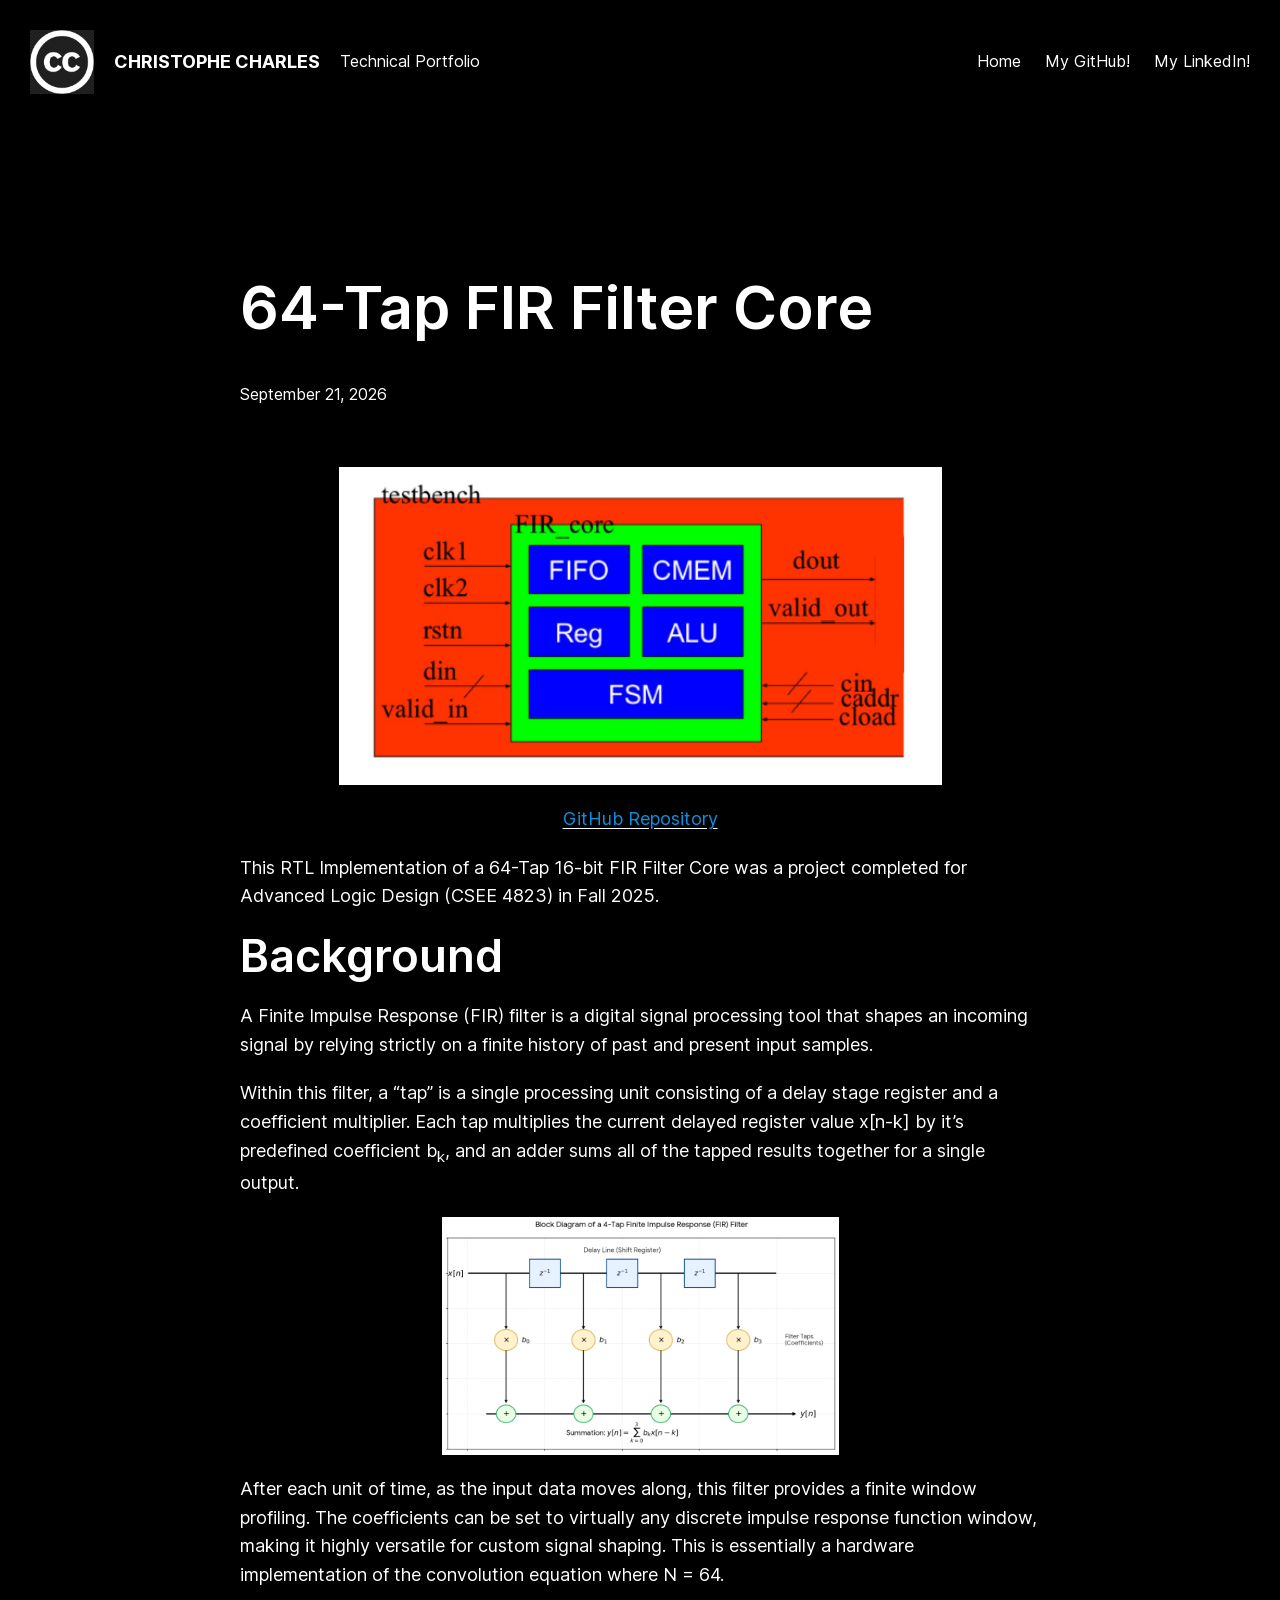
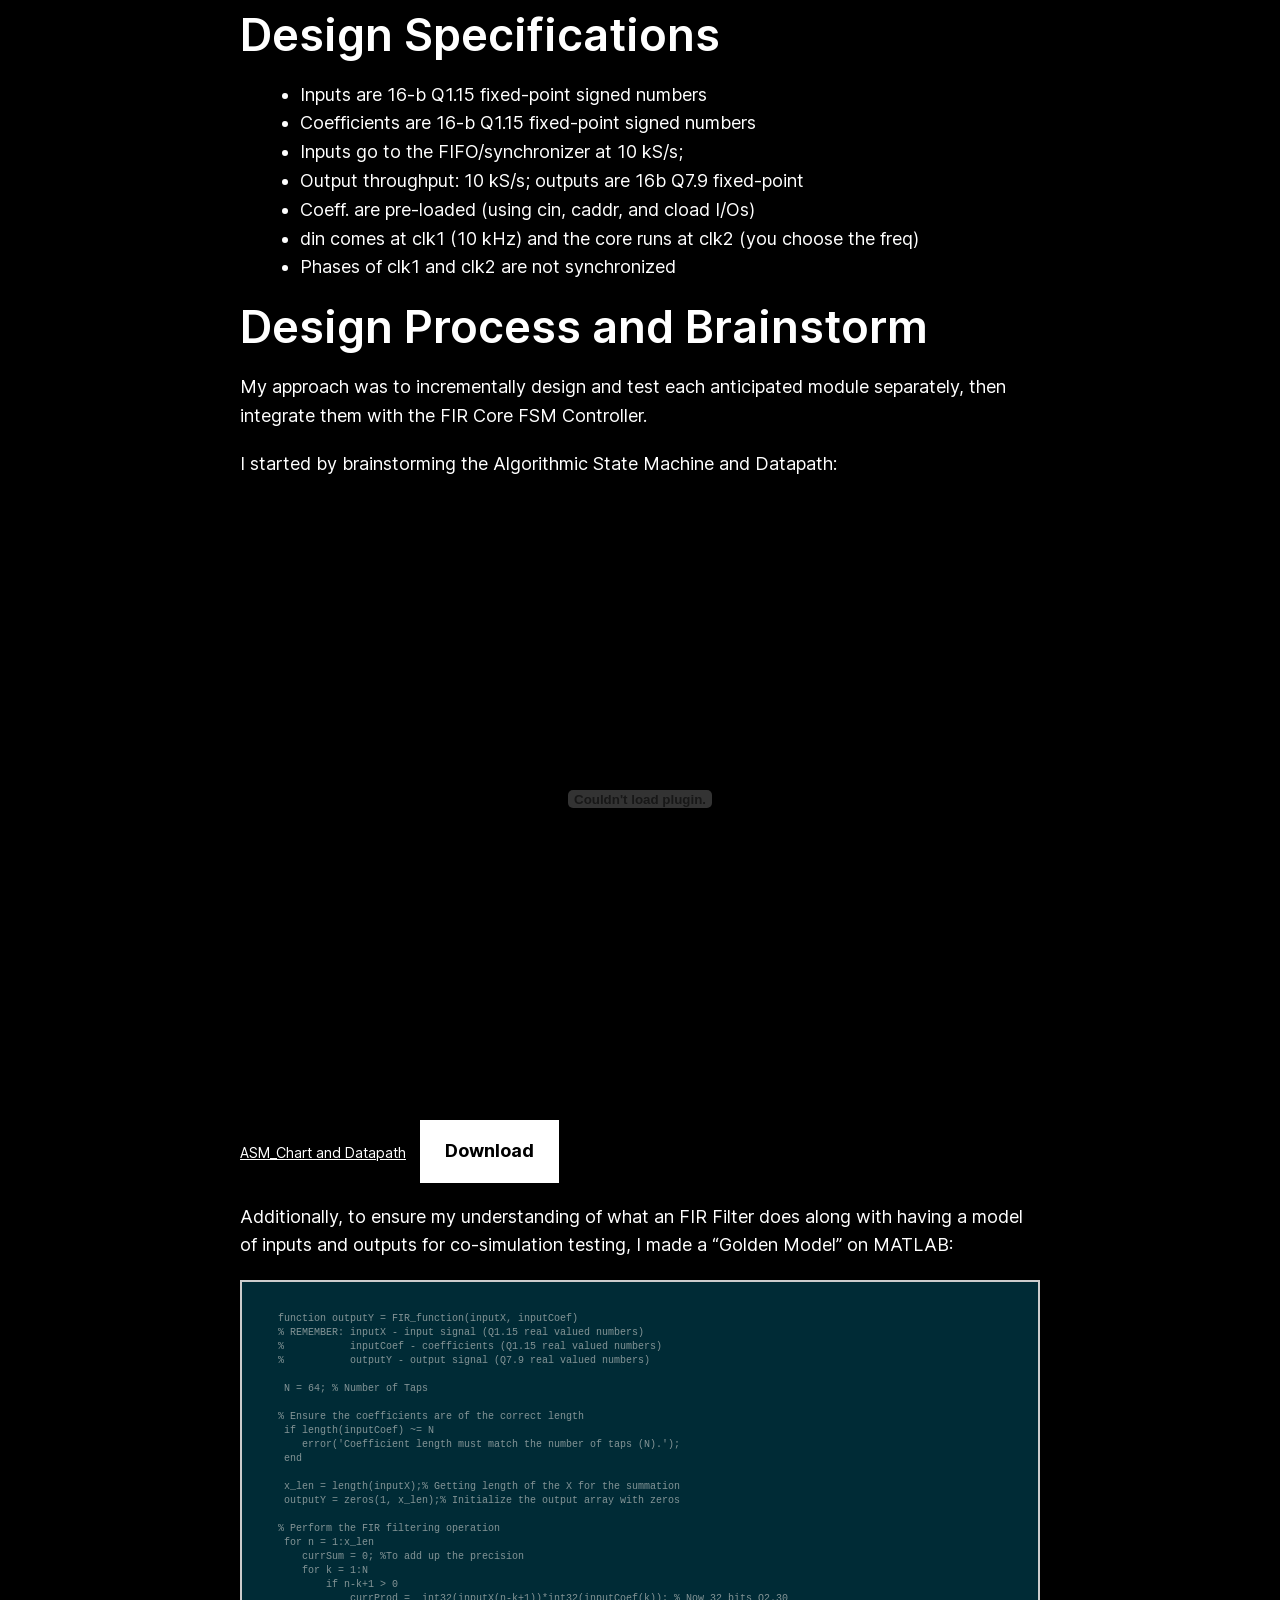
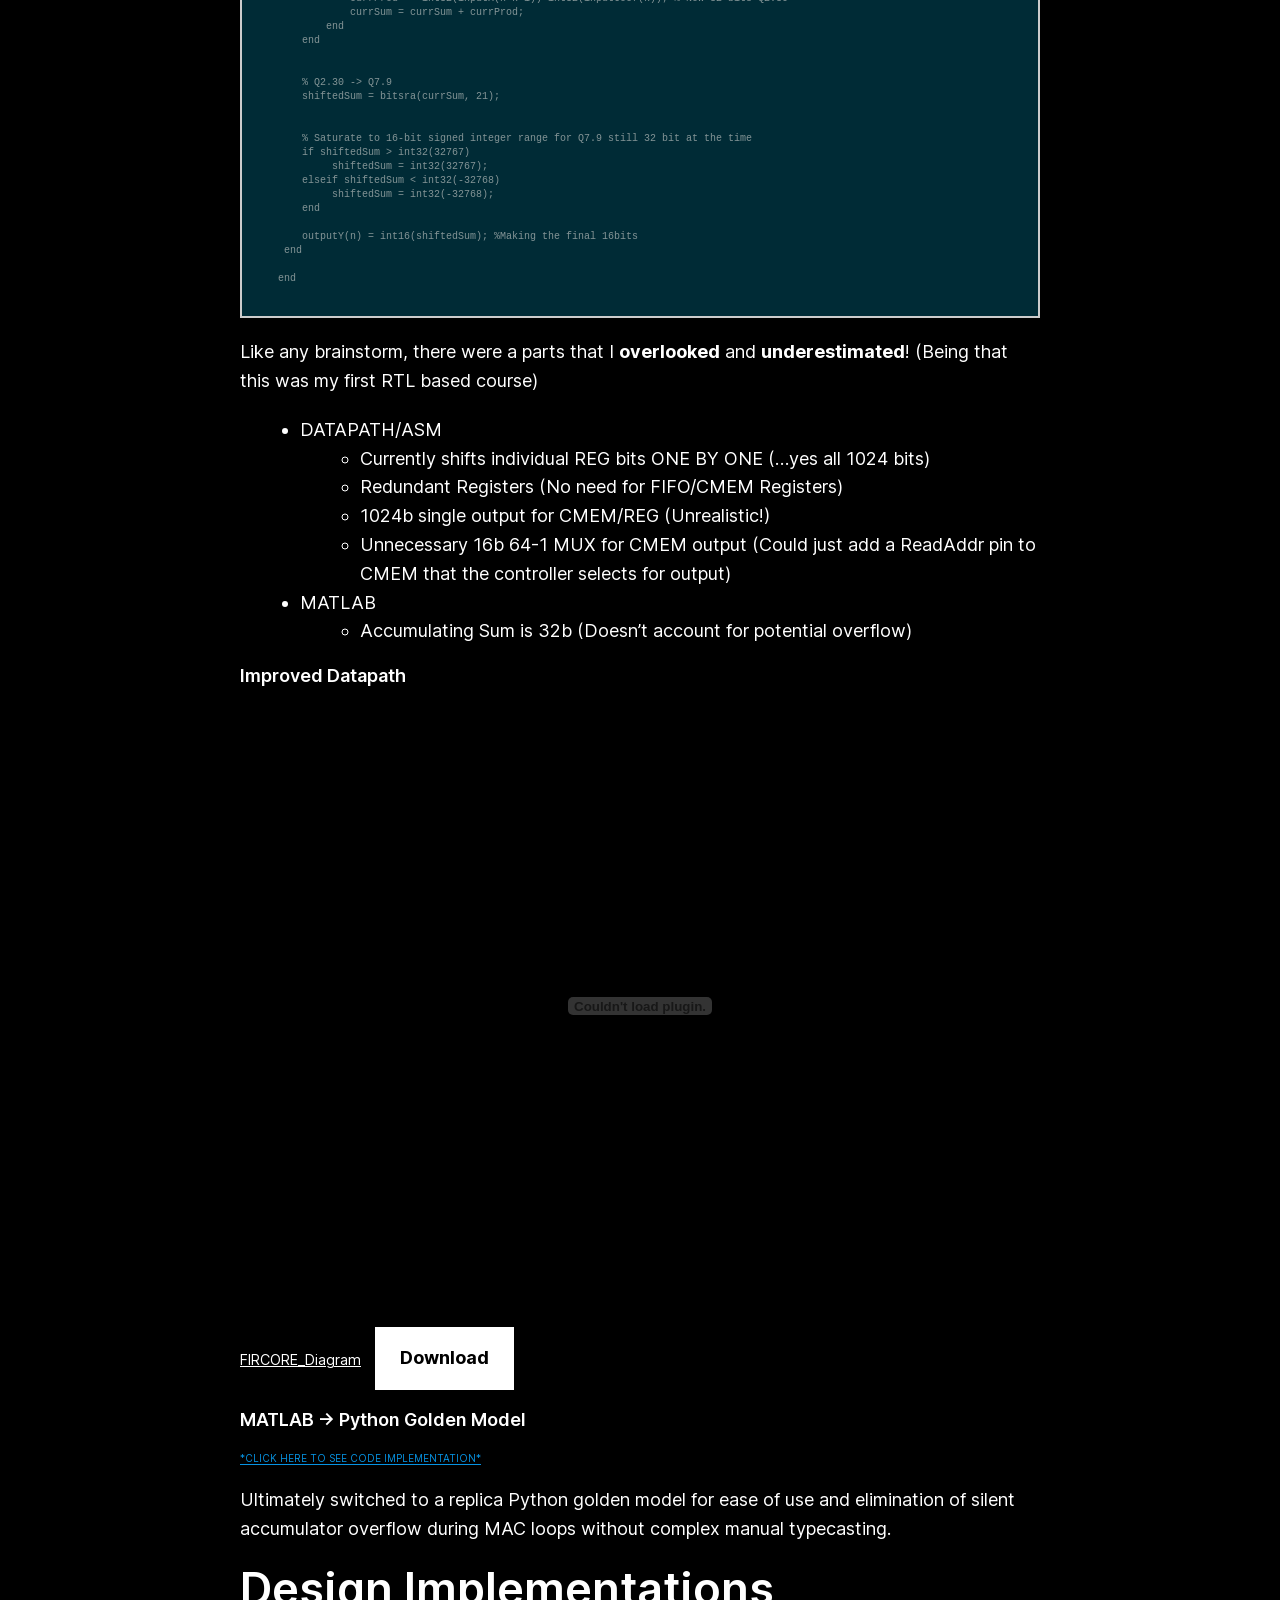
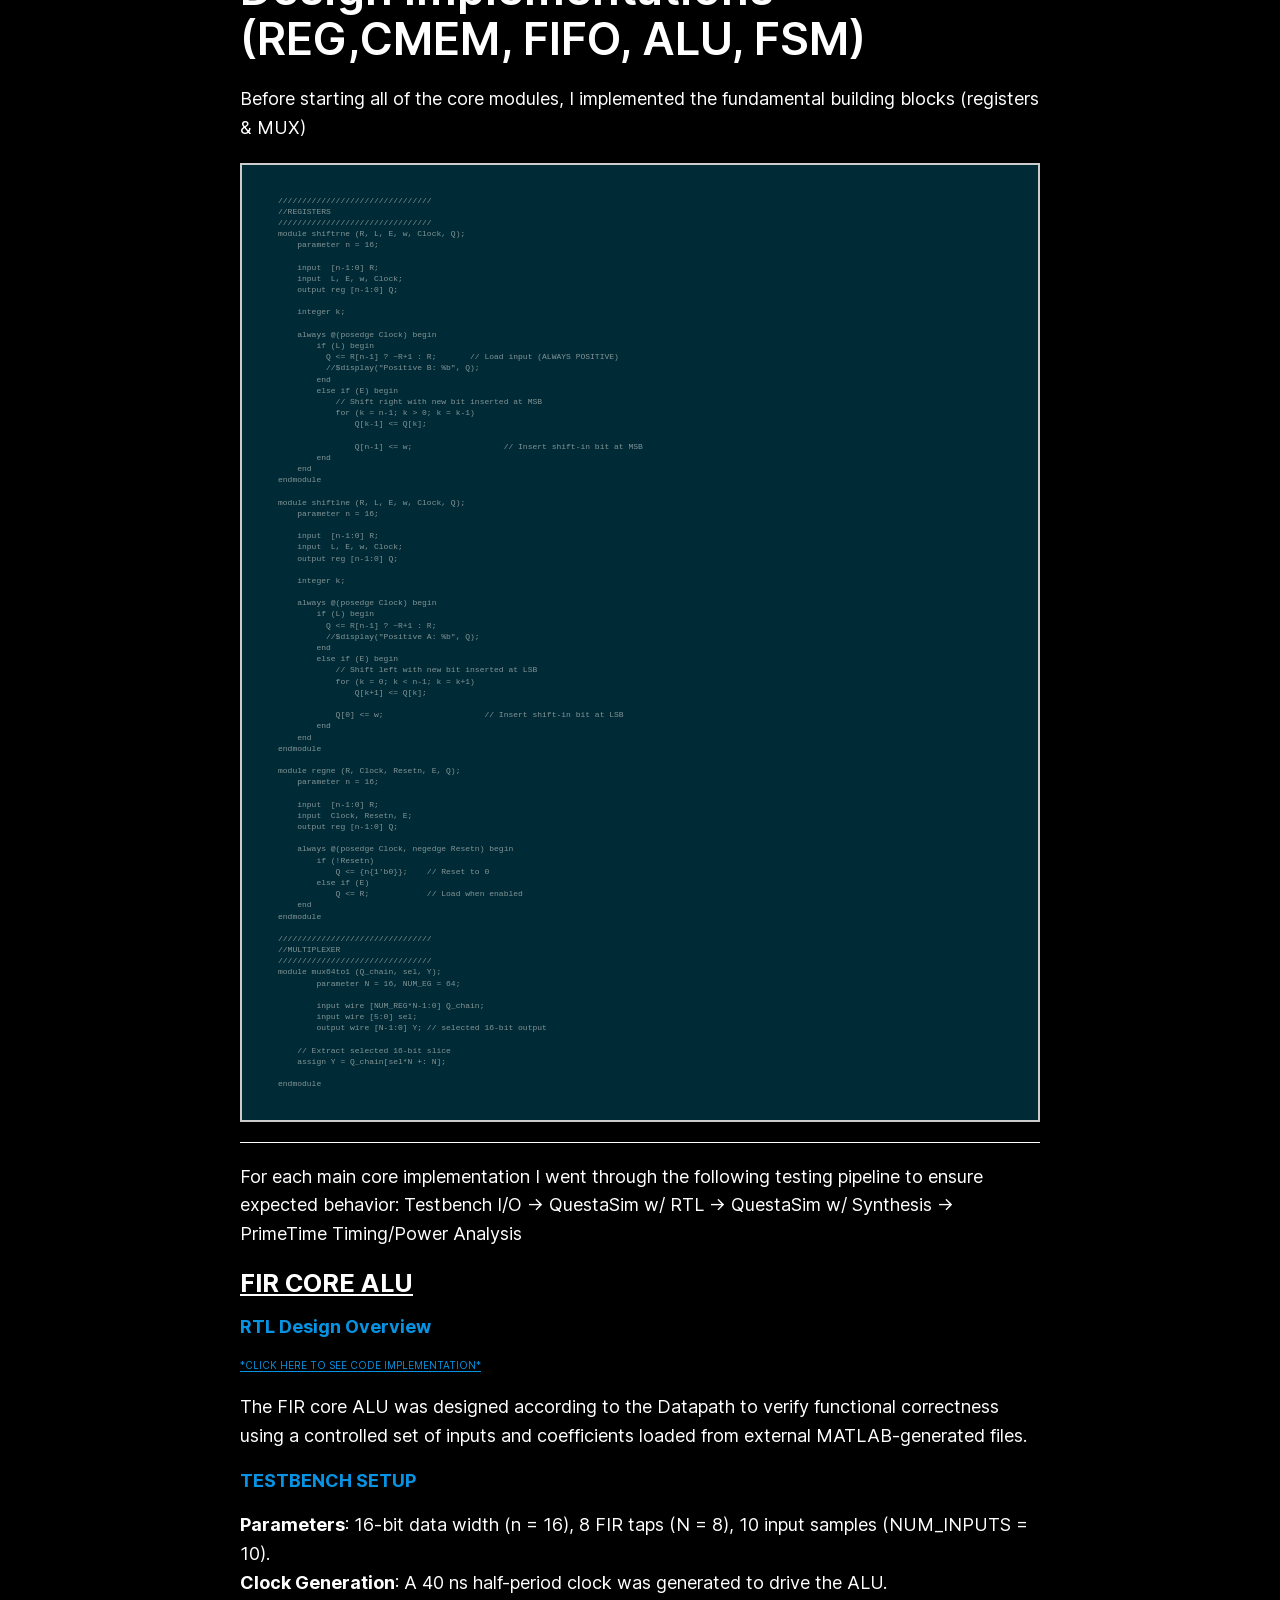
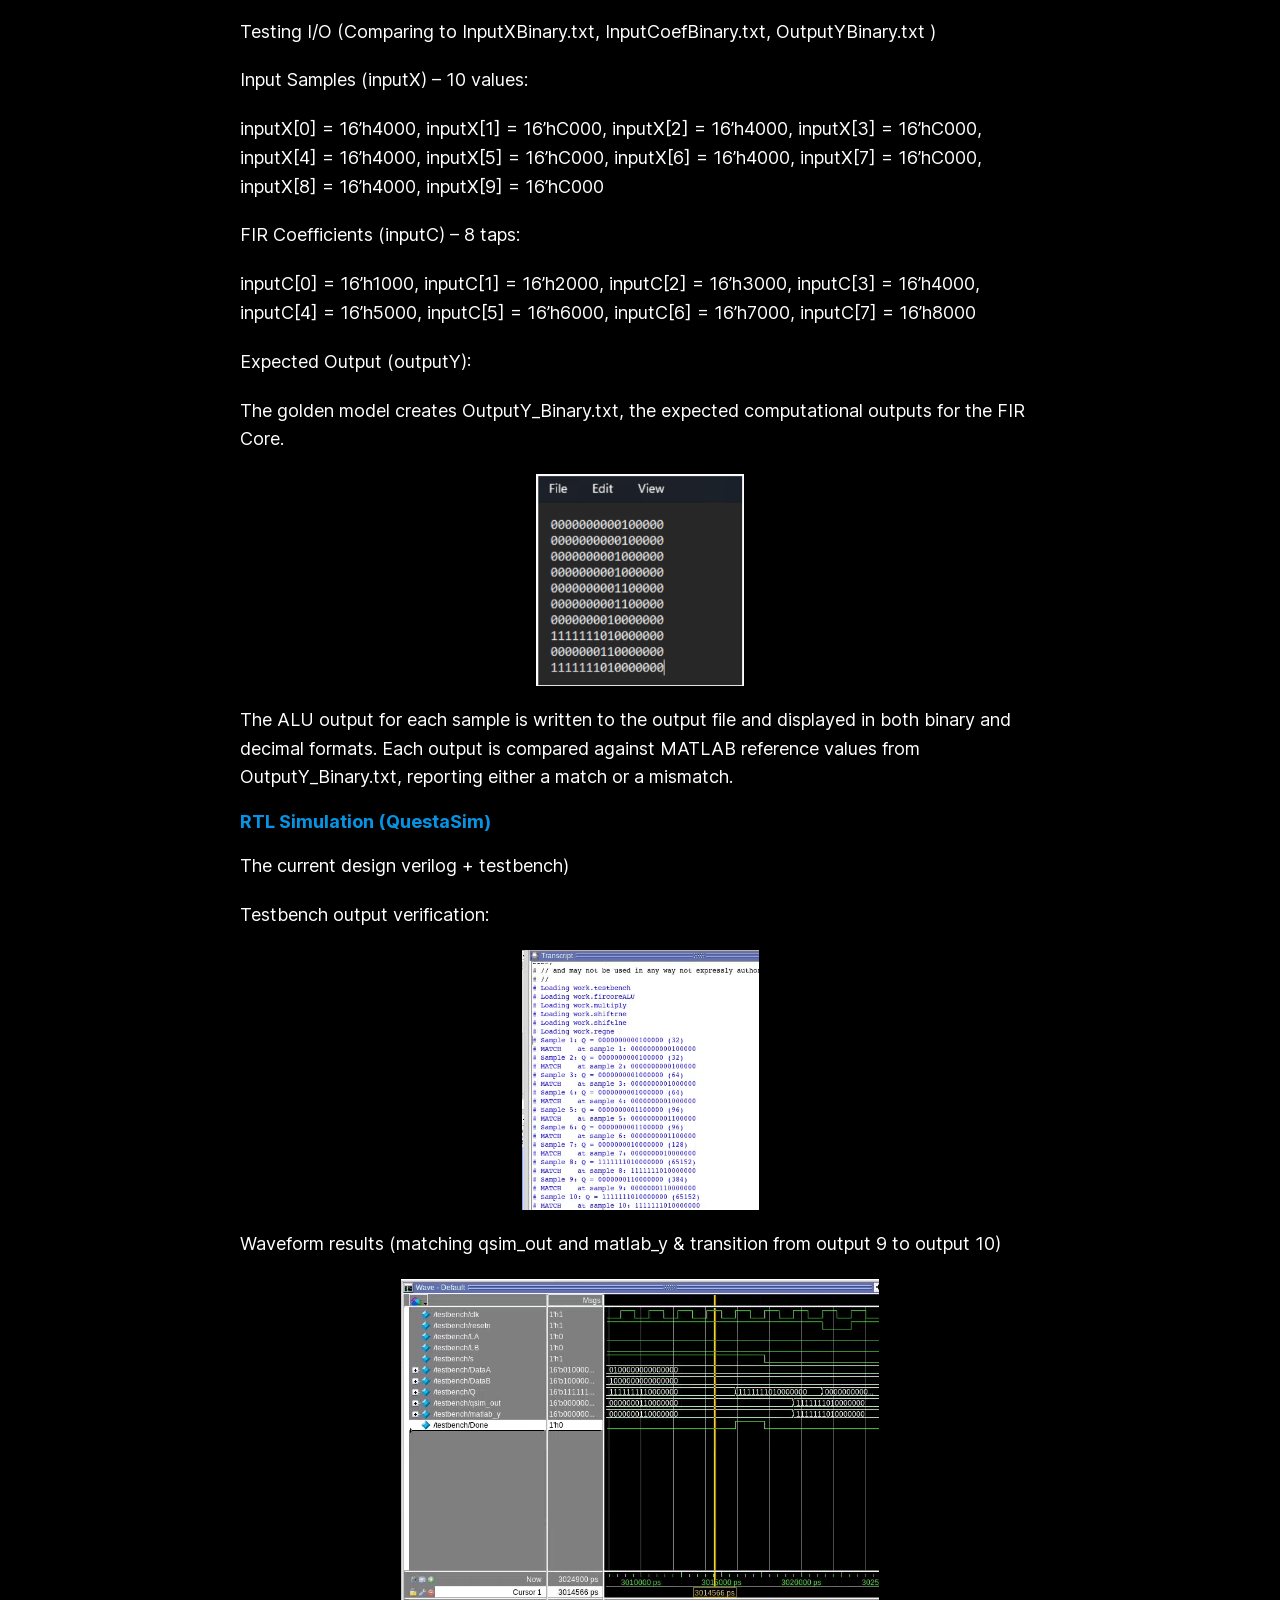
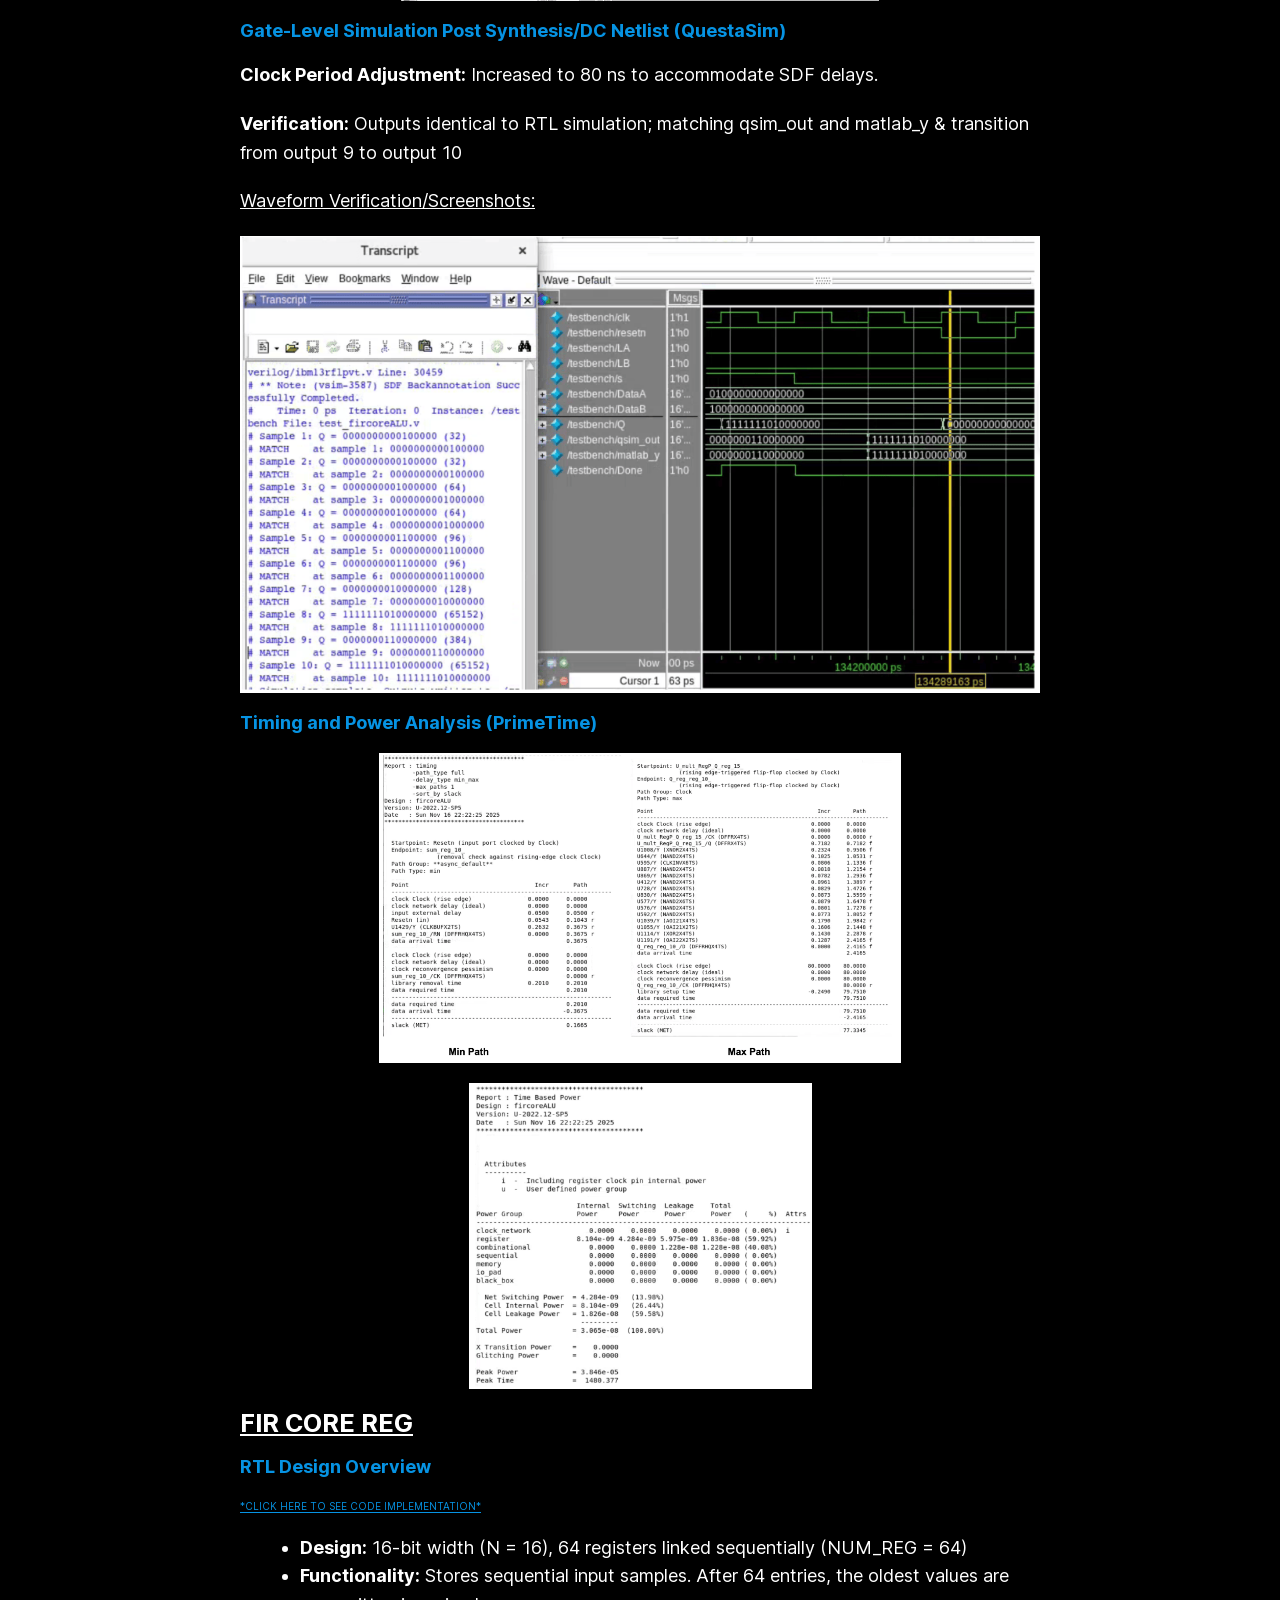
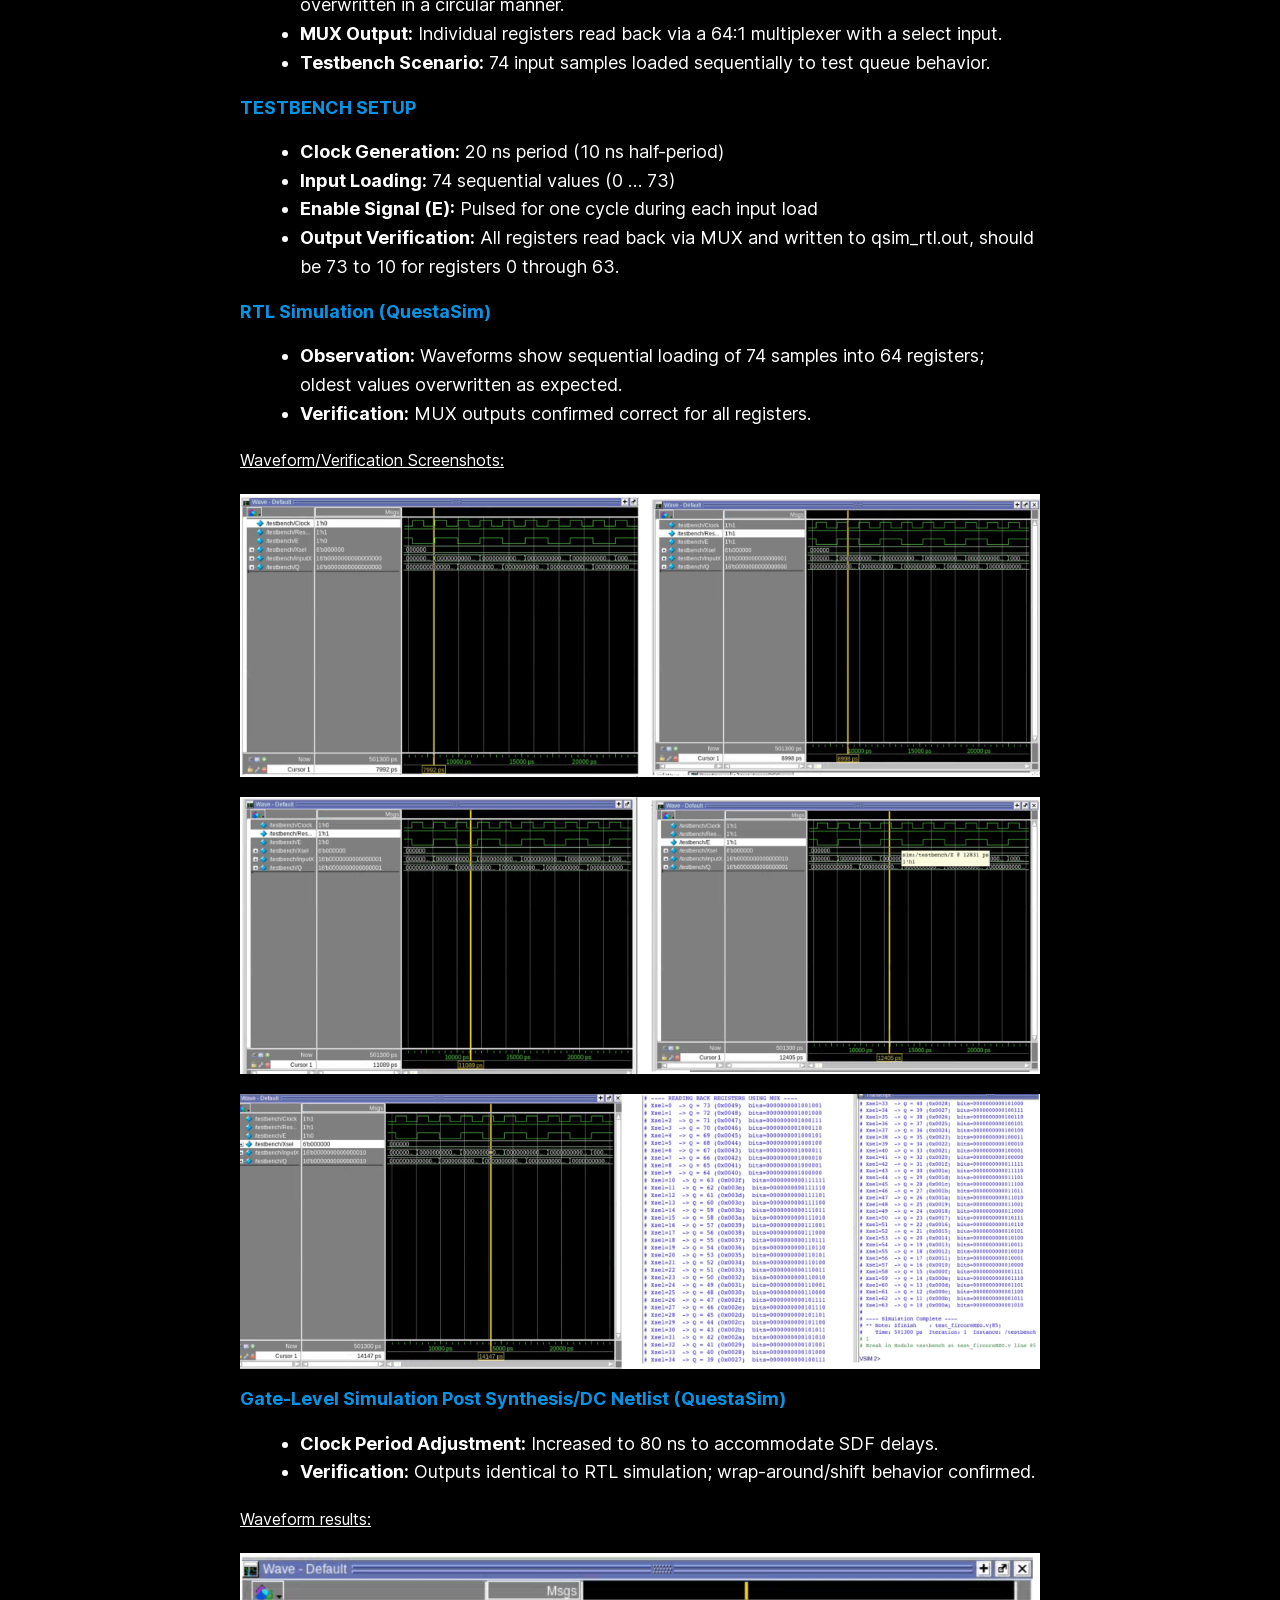
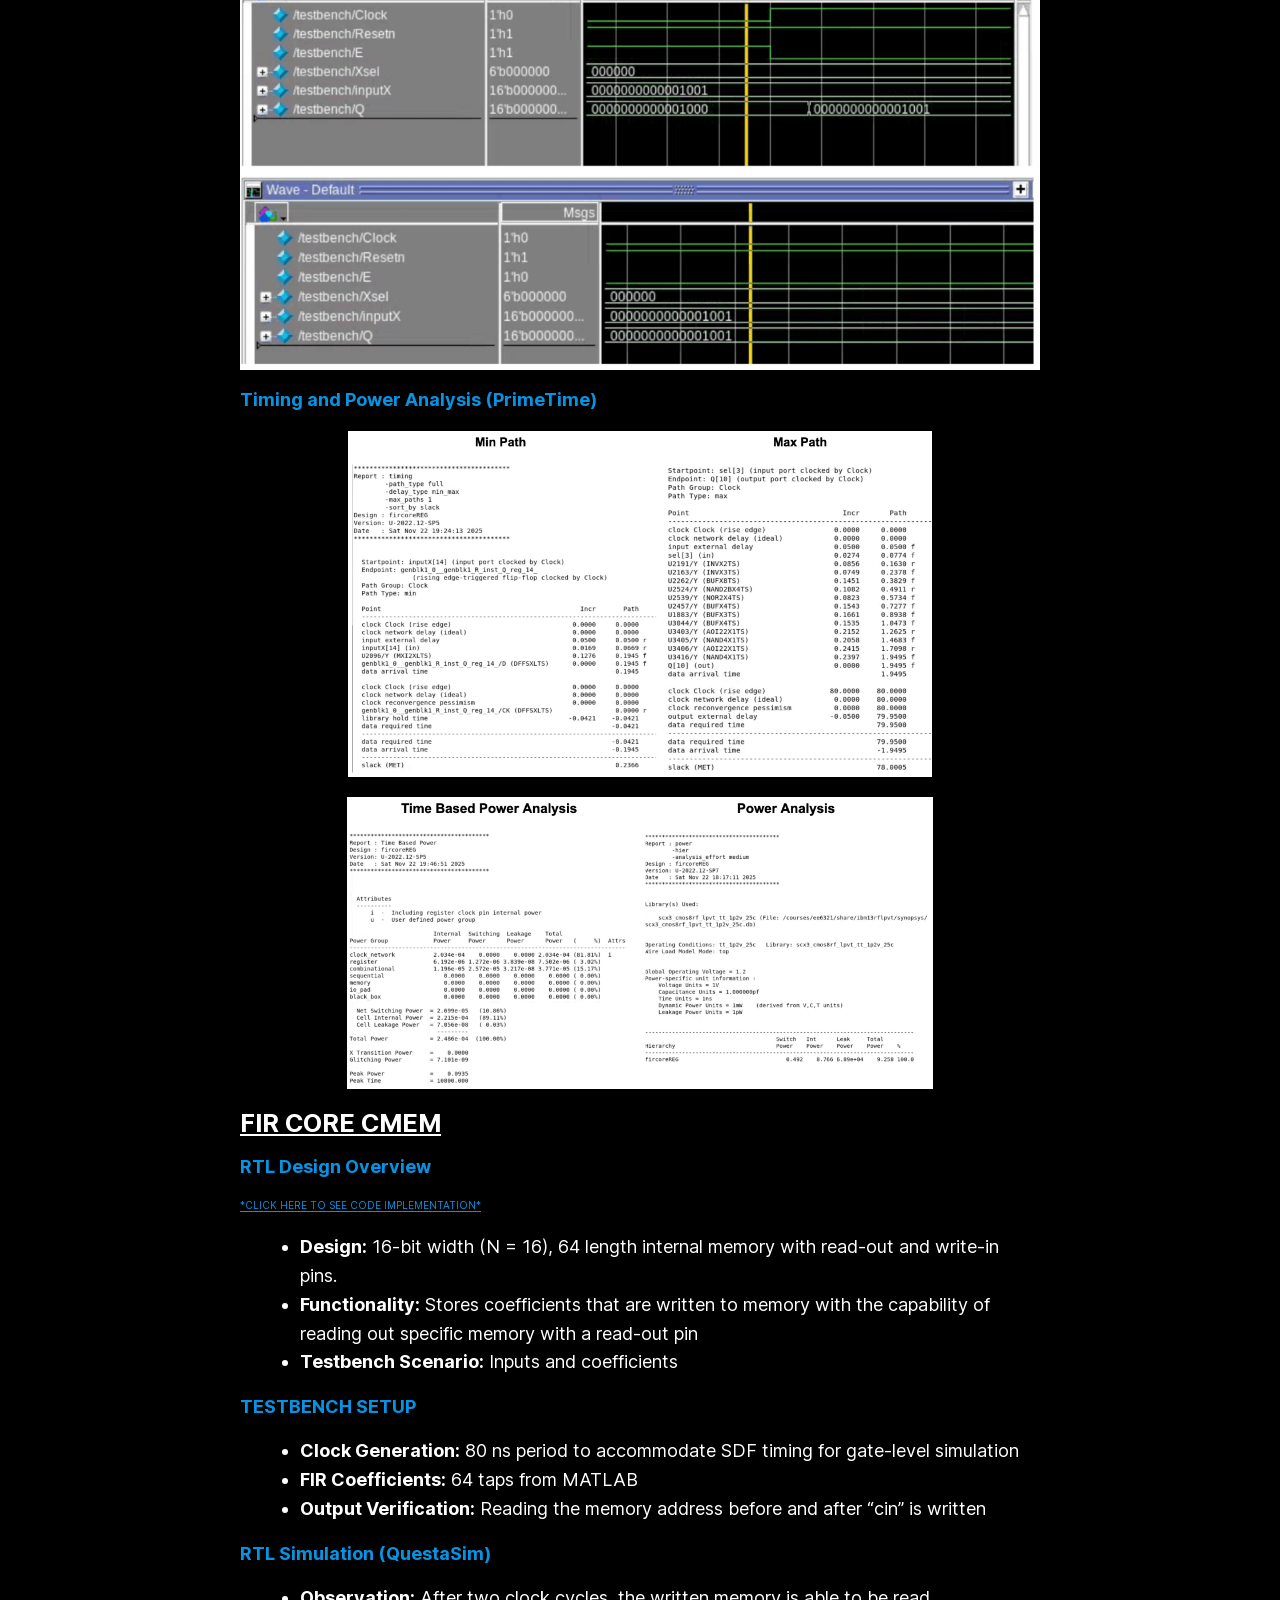
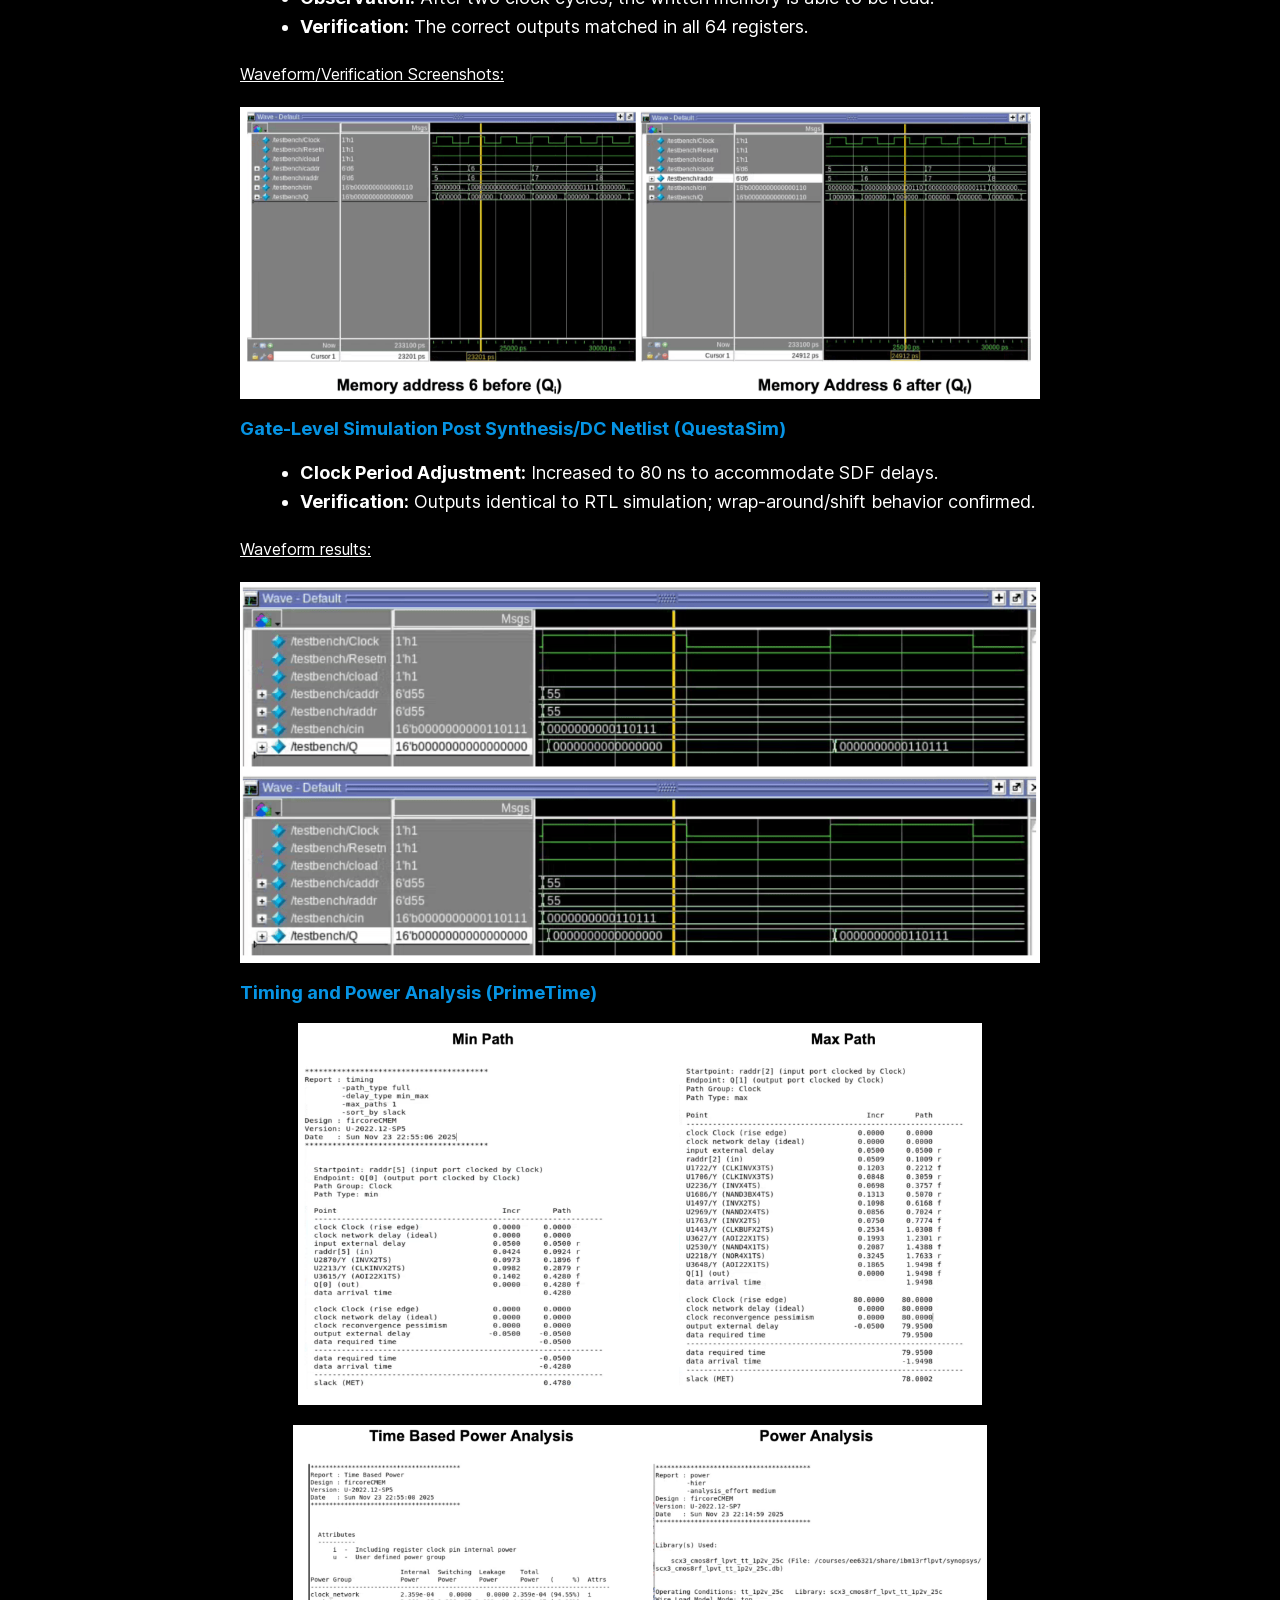
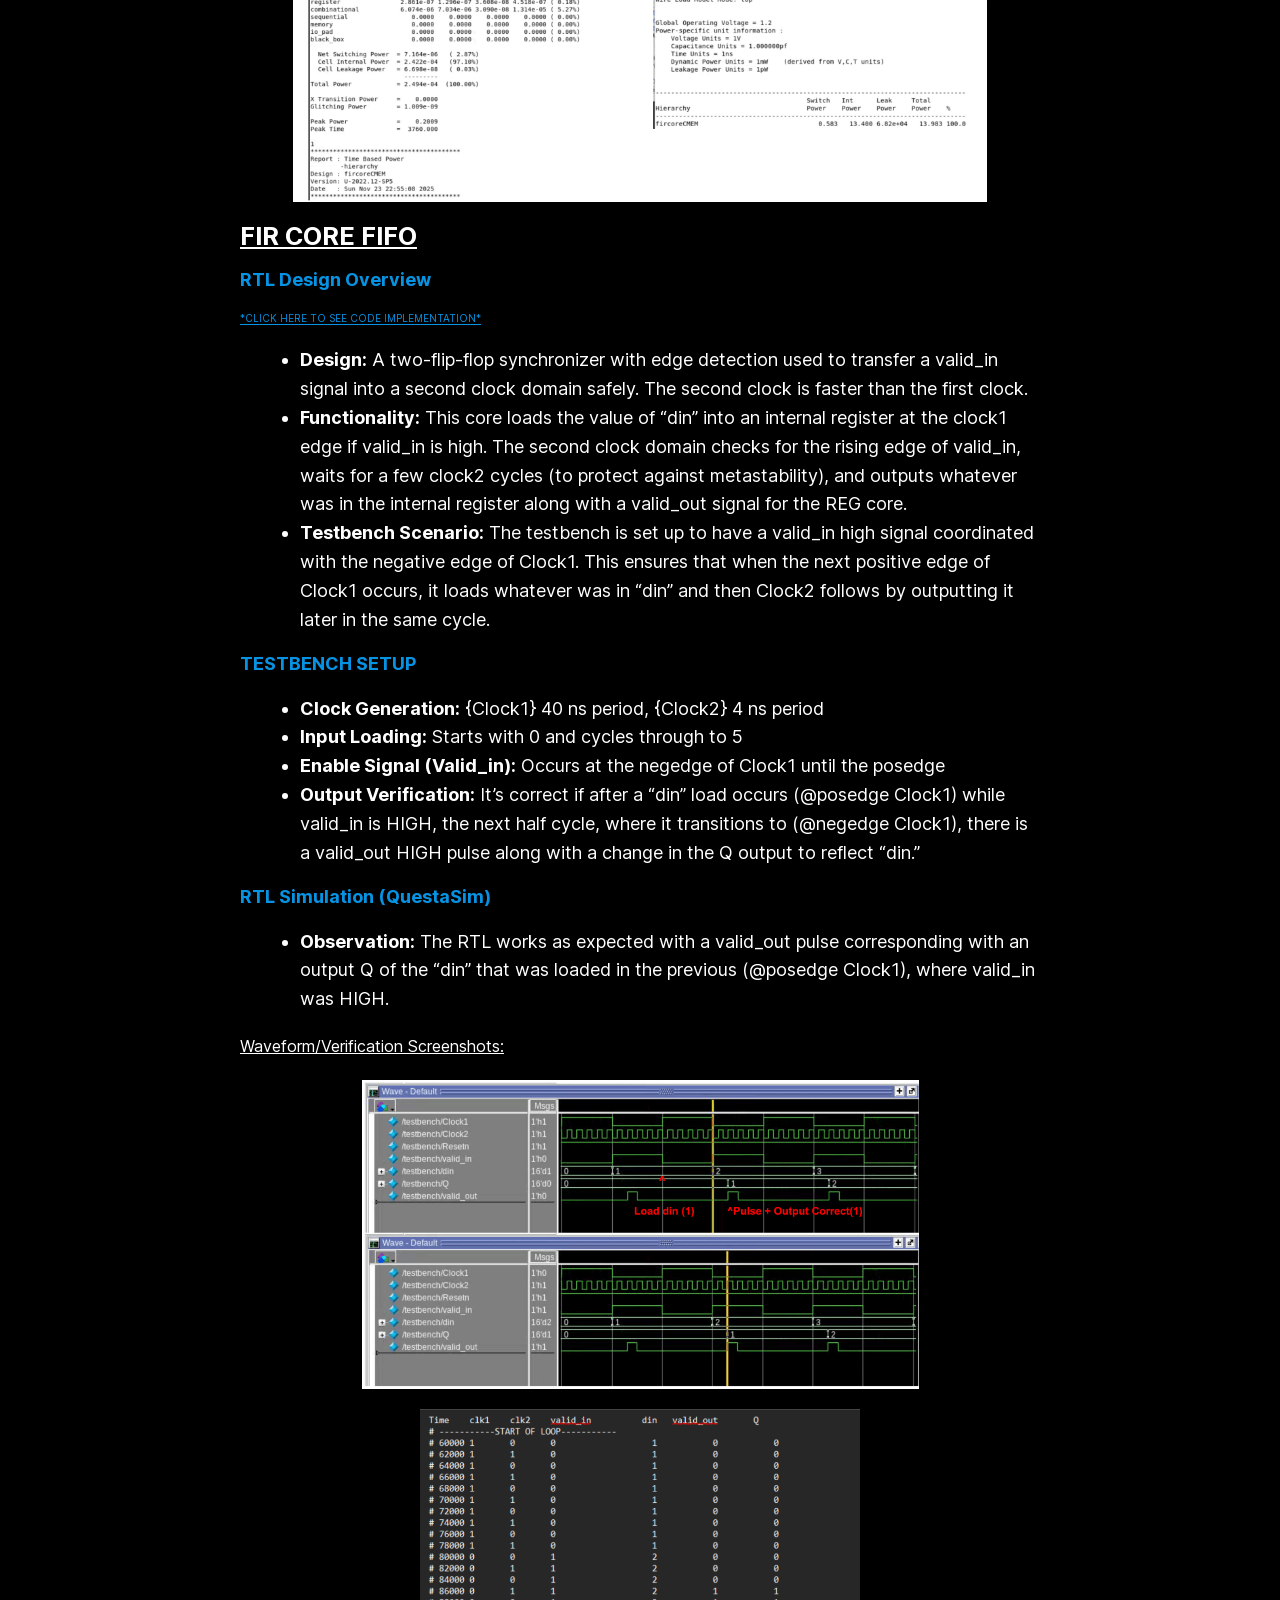
==== 64-tap-fir-filter-core/index.html @ 38fd992f "Add static portfolio website" ====
<!doctype html>
<html lang="en"><head><meta charset="utf-8"><meta name="viewport" content="width=device-width,initial-scale=1"><title>64-Tap FIR Filter Core – Christophe Charles</title><meta name="description" content="Technical portfolio of Christophe Charles: electrical and computer engineering projects."><style>
img:is([sizes=auto i],[sizes^="auto," i]){contain-intrinsic-size:3000px 1500px}
/*# sourceURL=wp-img-auto-sizes-contain-inline-css */
</style><style>
/* cyrillic-ext */
@font-face {
	font-family: 'Inter';
	font-style: normal;
	font-weight: 100 900;
	font-display: swap;
	src: url("../assets/inter-cyrillic-ext-100-900-f05a146833.woff2") format('woff2');
	unicode-range: U+0460-052F, U+1C80-1C88, U+20B4, U+2DE0-2DFF, U+A640-A69F, U+FE2E-FE2F;
}

/* cyrillic */
@font-face {
	font-family: 'Inter';
	font-style: normal;
	font-weight: 100 900;
	font-display: swap;
	src: url("../assets/inter-cyrillic-100-900-5c97df0829.woff2") format('woff2');
	unicode-range: U+0301, U+0400-045F, U+0490-0491, U+04B0-04B1, U+2116;
}

/* greek-ext */
@font-face {
	font-family: 'Inter';
	font-style: normal;
	font-weight: 100 900;
	font-display: swap;
	src: url("../assets/inter-greek-ext-100-900-b681e3d750.woff2") format('woff2');
	unicode-range: U+1F00-1FFF;
}

/* greek */
@font-face {
	font-family: 'Inter';
	font-style: normal;
	font-weight: 100 900;
	font-display: swap;
	src: url("../assets/inter-greek-100-900-9060793418.woff2") format('woff2');
	unicode-range: U+0370-03FF;
}

/* vietnamese */
@font-face {
	font-family: 'Inter';
	font-style: normal;
	font-weight: 100 900;
	font-display: swap;
	src: url("../assets/inter-vietnamese-100-900-aea29fbb95.woff2") format('woff2');
	unicode-range: U+0102-0103, U+0110-0111, U+0128-0129, U+0168-0169, U+01A0-01A1, U+01AF-01B0, U+1EA0-1EF9, U+20AB;
}

/* latin-ext */
@font-face {
	font-family: 'Inter';
	font-style: normal;
	font-weight: 100 900;
	font-display: swap;
	src: url("../assets/inter-latin-ext-100-900-2e32c5f533.woff2") format('woff2');
	unicode-range: U+0100-024F, U+0259, U+1E00-1EFF, U+2020, U+20A0-20AB, U+20AD-20CF, U+2113, U+2C60-2C7F, U+A720-A7FF;
}

/* latin */
@font-face {
	font-family: 'Inter';
	font-style: normal;
	font-weight: 100 900;
	font-display: swap;
	src: url("../assets/inter-100-900-3c0ee874c3.woff2") format('woff2');
	unicode-range: U+0000-00FF, U+0131, U+0152-0153, U+02BB-02BC, U+02C6, U+02DA, U+02DC, U+2000-206F, U+2074, U+20AC, U+2122, U+2191, U+2193, U+2212, U+2215, U+FEFF, U+FFFD;
}
/*# sourceURL=blockbase_premium_font_faces-inline-css */
</style><link rel="stylesheet" href="../assets/_static-df7907debc.css"><style>
.wp-block-site-logo{box-sizing:border-box;line-height:0}.wp-block-site-logo a{display:inline-block;line-height:0}.wp-block-site-logo.is-default-size img{height:auto;width:120px}.wp-block-site-logo img{height:auto;max-width:100%}.wp-block-site-logo a,.wp-block-site-logo img{border-radius:inherit}.wp-block-site-logo.aligncenter{margin-left:auto;margin-right:auto;text-align:center}:root :where(.wp-block-site-logo.is-style-rounded){border-radius:9999px}
/*# sourceURL=/wp-content/plugins/gutenberg-core/v24.1.0/build/styles/block-library/site-logo/style.min.css */
</style><style>
.wp-block-site-title{box-sizing:border-box}.wp-block-site-title :where(a){color:inherit;font-family:inherit;font-size:inherit;font-style:inherit;font-weight:inherit;letter-spacing:inherit;line-height:inherit;text-decoration:inherit}
/*# sourceURL=/wp-content/plugins/gutenberg-core/v24.1.0/build/styles/block-library/site-title/style.min.css */
</style><style>
.wp-block-site-tagline{box-sizing:border-box}
/*# sourceURL=/wp-content/plugins/gutenberg-core/v24.1.0/build/styles/block-library/site-tagline/style.min.css */
</style><style>
.wp-block-group{box-sizing:border-box}:where(.wp-block-group.wp-block-group-is-layout-constrained){position:relative}
/*# sourceURL=/wp-content/plugins/gutenberg-core/v24.1.0/build/styles/block-library/group/style.min.css */
</style><style>
.wp-block-navigation .wp-block-navigation-item__label{overflow-wrap:break-word}.wp-block-navigation .wp-block-navigation-item__description{display:none}.link-ui-tools{outline:1px solid #f0f0f0;padding:8px}.link-ui-block-inserter{padding-top:8px}.link-ui-block-inserter__back{margin-left:8px;text-transform:uppercase}
/*# sourceURL=/wp-content/plugins/gutenberg-core/v24.1.0/build/styles/block-library/navigation-link/style.min.css */
</style><link rel="stylesheet" href="../assets/style-min-9ccf26bd82.css"><style>
.wp-block-spacer{clear:both}
/*# sourceURL=/wp-content/plugins/gutenberg-core/v24.1.0/build/styles/block-library/spacer/style.min.css */
</style><style>
.wp-block-post-title{box-sizing:border-box;overflow-wrap:anywhere;word-break:normal}.wp-block-post-title :where(a){font-family:inherit;font-size:inherit;font-style:inherit;font-weight:inherit;letter-spacing:inherit;line-height:inherit;text-decoration:inherit}
/*# sourceURL=/wp-content/plugins/gutenberg-core/v24.1.0/build/styles/block-library/post-title/style.min.css */
</style><style>
.wp-block-post-date{box-sizing:border-box}
/*# sourceURL=/wp-content/plugins/gutenberg-core/v24.1.0/build/styles/block-library/post-date/style.min.css */
</style><style>
.wp-block-image>a,.wp-block-image>figure>a{color:inherit;display:inline-block}.wp-block-image img{box-sizing:border-box;height:auto;max-width:100%;vertical-align:bottom}@media not (prefers-reduced-motion){.wp-block-image img.hide{visibility:hidden}.wp-block-image img.show{animation:show-content-image .4s}}.wp-block-image[style*=border-radius] img,.wp-block-image[style*=border-radius]>a{border-radius:inherit}.wp-block-image.has-custom-border img{box-sizing:border-box}.wp-block-image.aligncenter{text-align:center}.wp-block-image.alignfull>a,.wp-block-image.alignwide>a{width:100%}.wp-block-image.alignfull img,.wp-block-image.alignwide img{height:auto;width:100%}.wp-block-image .aligncenter,.wp-block-image .alignleft,.wp-block-image .alignright,.wp-block-image.aligncenter,.wp-block-image.alignleft,.wp-block-image.alignright{display:table}.wp-block-image .aligncenter>figcaption,.wp-block-image .alignleft>figcaption,.wp-block-image .alignright>figcaption,.wp-block-image.aligncenter>figcaption,.wp-block-image.alignleft>figcaption,.wp-block-image.alignright>figcaption{caption-side:bottom;display:table-caption}.wp-block-image .alignleft{float:left;margin:.5em 1em .5em 0}.wp-block-image .alignright{float:right;margin:.5em 0 .5em 1em}.wp-block-image .aligncenter{margin-left:auto;margin-right:auto}.wp-block-image :where(figcaption){margin-bottom:1em;margin-top:.5em}.wp-block-image.is-style-circle-mask img{border-radius:9999px}@supports (mask-image:none) or (-webkit-mask-image:none){.wp-block-image.is-style-circle-mask img{border-radius:0;mask-image:url('data:image/svg+xml;utf8,<svg viewBox="0 0 100 100" xmlns="http://www.w3.org/2000/svg"><circle cx="50" cy="50" r="50"/></svg>');mask-mode:alpha;mask-position:center;mask-repeat:no-repeat;mask-size:contain}}:root :where(.wp-block-image.is-style-rounded img,.wp-block-image .is-style-rounded img){border-radius:9999px}.wp-block-image figure{margin:0}.wp-lightbox-container{display:flex;flex-direction:column;position:relative}.wp-lightbox-container img{cursor:zoom-in}.wp-lightbox-container img:hover+button{opacity:1}.wp-lightbox-container button{align-items:center;backdrop-filter:blur(16px) saturate(180%);background-color:rgba(90,90,90,.25);border:none;border-radius:4px;cursor:zoom-in;display:flex;height:20px;justify-content:center;opacity:0;padding:0;position:absolute;right:16px;text-align:center;top:16px;width:20px;z-index:100}@media not (prefers-reduced-motion){.wp-lightbox-container button{transition:opacity .2s ease}}.wp-lightbox-container button:focus-visible{outline:3px auto rgba(90,90,90,.25);outline:3px auto -webkit-focus-ring-color;outline-offset:3px}.wp-lightbox-container button:hover{cursor:pointer;opacity:1}.wp-lightbox-container button:focus{opacity:1}.wp-lightbox-container button:focus,.wp-lightbox-container button:hover,.wp-lightbox-container button:not(:hover):not(:active):not(.has-background){background-color:rgba(90,90,90,.25);border:none}.wp-lightbox-overlay{box-sizing:border-box;cursor:zoom-out;height:100vh;left:0;overflow:hidden;position:fixed;top:0;visibility:hidden;width:100%;z-index:100000}.wp-lightbox-overlay .wp-lightbox-close-button{align-items:center;cursor:pointer;display:flex;font-family:inherit;gap:8px;justify-content:center;line-height:1;min-height:40px;min-width:40px;padding:0 4px;position:absolute;right:calc(env(safe-area-inset-right) + 16px);top:calc(env(safe-area-inset-top) + 16px);z-index:5000000}.wp-lightbox-overlay .wp-lightbox-close-button:focus,.wp-lightbox-overlay .wp-lightbox-close-button:hover,.wp-lightbox-overlay .wp-lightbox-close-button:not(:hover):not(:active):not(.has-background){background:none;border:none}.wp-lightbox-overlay .wp-lightbox-close-button:has(.wp-lightbox-close-text:not([hidden])) .wp-lightbox-close-icon svg{height:1em;width:1em}.wp-lightbox-overlay .wp-lightbox-close-icon svg{display:block}.wp-lightbox-overlay .wp-lightbox-navigation-button-next,.wp-lightbox-overlay .wp-lightbox-navigation-button-prev{align-items:center;bottom:16px;cursor:pointer;display:flex;font-family:inherit;gap:4px;justify-content:center;line-height:1;min-height:40px;min-width:40px;padding:0 8px;position:absolute;z-index:2000002}.wp-lightbox-overlay .wp-lightbox-navigation-button-next[hidden],.wp-lightbox-overlay .wp-lightbox-navigation-button-prev[hidden]{display:none}@media (min-width:960px){.wp-lightbox-overlay .wp-lightbox-navigation-button-next,.wp-lightbox-overlay .wp-lightbox-navigation-button-prev{bottom:50%;transform:translateY(-50%)}}.wp-lightbox-overlay .wp-lightbox-navigation-button-next:focus,.wp-lightbox-overlay .wp-lightbox-navigation-button-next:hover,.wp-lightbox-overlay .wp-lightbox-navigation-button-next:not(:hover):not(:active):not(.has-background),.wp-lightbox-overlay .wp-lightbox-navigation-button-prev:focus,.wp-lightbox-overlay .wp-lightbox-navigation-button-prev:hover,.wp-lightbox-overlay .wp-lightbox-navigation-button-prev:not(:hover):not(:active):not(.has-background){background:none;border:none;padding:0 8px}.wp-lightbox-overlay .wp-lightbox-navigation-button-next:has(.wp-lightbox-navigation-text:not([hidden])) .wp-lightbox-navigation-icon svg,.wp-lightbox-overlay .wp-lightbox-navigation-button-prev:has(.wp-lightbox-navigation-text:not([hidden])) .wp-lightbox-navigation-icon svg{display:block;height:1.5em;width:1.5em}.wp-lightbox-overlay .wp-lightbox-navigation-button-prev{left:calc(env(safe-area-inset-left) + 16px)}.wp-lightbox-overlay .wp-lightbox-navigation-button-next{right:calc(env(safe-area-inset-right) + 16px)}.wp-lightbox-overlay .wp-lightbox-navigation-icon svg{vertical-align:middle}.wp-lightbox-overlay .lightbox-image-container{height:var(--wp--lightbox-container-height);left:50%;overflow:hidden;position:absolute;top:50%;transform:translate(-50%,-50%);transform-origin:top left;width:var(--wp--lightbox-container-width);z-index:2000001}.wp-lightbox-overlay .wp-block-image{align-items:center;box-sizing:border-box;display:flex;height:100%;justify-content:center;margin:0;position:relative;transform-origin:0 0;width:100%;z-index:3000000}.wp-lightbox-overlay .wp-block-image img{height:var(--wp--lightbox-image-height);min-height:var(--wp--lightbox-image-height);min-width:var(--wp--lightbox-image-width);width:var(--wp--lightbox-image-width)}.wp-lightbox-overlay .wp-block-image figcaption{display:none}.wp-lightbox-overlay button{background:none;border:none}.wp-lightbox-overlay .scrim{background-color:#fff;height:100%;opacity:.9;position:absolute;width:100%;z-index:2000000}.wp-lightbox-overlay.active{visibility:visible}@media not (prefers-reduced-motion){.wp-lightbox-overlay.active{animation:turn-on-visibility .25s both}.wp-lightbox-overlay.active img{animation:turn-on-visibility .35s both}.wp-lightbox-overlay.show-closing-animation:not(.active){animation:turn-off-visibility .35s both}.wp-lightbox-overlay.show-closing-animation:not(.active) img{animation:turn-off-visibility .25s both}.wp-lightbox-overlay.zoom.active{animation:none;opacity:1;visibility:visible}.wp-lightbox-overlay.zoom.active .lightbox-image-container{animation:lightbox-zoom-in .4s}.wp-lightbox-overlay.zoom.active .lightbox-image-container img{animation:none}.wp-lightbox-overlay.zoom.active .scrim{animation:turn-on-visibility .4s forwards}.wp-lightbox-overlay.zoom.show-closing-animation:not(.active){animation:none}.wp-lightbox-overlay.zoom.show-closing-animation:not(.active) .lightbox-image-container{animation:lightbox-zoom-out .4s}.wp-lightbox-overlay.zoom.show-closing-animation:not(.active) .lightbox-image-container img{animation:none}.wp-lightbox-overlay.zoom.show-closing-animation:not(.active) .scrim{animation:turn-off-visibility .4s forwards}}@keyframes show-content-image{0%{visibility:hidden}99%{visibility:hidden}to{visibility:visible}}@keyframes turn-on-visibility{0%{opacity:0}to{opacity:1}}@keyframes turn-off-visibility{0%{opacity:1;visibility:visible}99%{opacity:0;visibility:visible}to{opacity:0;visibility:hidden}}@keyframes lightbox-zoom-in{0%{transform:translate(calc((-100vw + var(--wp--lightbox-scrollbar-width))/2 + var(--wp--lightbox-initial-left-position)),calc(-50vh + var(--wp--lightbox-initial-top-position))) scale(var(--wp--lightbox-scale))}to{transform:translate(-50%,-50%) scale(1)}}@keyframes lightbox-zoom-out{0%{transform:translate(-50%,-50%) scale(1);visibility:visible}99%{visibility:visible}to{transform:translate(calc((-100vw + var(--wp--lightbox-scrollbar-width))/2 + var(--wp--lightbox-initial-left-position)),calc(-50vh + var(--wp--lightbox-initial-top-position))) scale(var(--wp--lightbox-scale));visibility:hidden}}
/*# sourceURL=/wp-content/plugins/gutenberg-core/v24.1.0/build/styles/block-library/image/style.min.css */
</style><style>
.is-small-text{font-size:.875em}.is-regular-text{font-size:1em}.is-large-text{font-size:2.25em}.is-larger-text{font-size:3em}.has-drop-cap:not(:focus):first-letter{float:left;font-size:8.4em;font-style:normal;font-weight:100;line-height:.68;margin:.05em .1em 0 0;text-transform:uppercase}body.rtl .has-drop-cap:not(:focus):first-letter{float:none;margin-left:.1em}p.has-drop-cap.has-background{overflow:hidden}:root :where(p.has-background){padding:var(--wp--style--block-background-padding,1.25em 2.375em)}:where(p.has-text-color:not(.has-link-color)) a{color:inherit}p.has-text-align-left[style*="writing-mode:vertical-lr"],p.has-text-align-right[style*="writing-mode:vertical-rl"]{rotate:180deg}
/*# sourceURL=/wp-content/plugins/gutenberg-core/v24.1.0/build/styles/block-library/paragraph/style.min.css */
</style><style>
h1:where(.wp-block-heading).has-background,h2:where(.wp-block-heading).has-background,h3:where(.wp-block-heading).has-background,h4:where(.wp-block-heading).has-background,h5:where(.wp-block-heading).has-background,h6:where(.wp-block-heading).has-background{padding:var(--wp--style--block-background-padding,1.25em 2.375em)}h1.has-text-align-left[style*=writing-mode]:where([style*=vertical-lr]),h1.has-text-align-right[style*=writing-mode]:where([style*=vertical-rl]),h2.has-text-align-left[style*=writing-mode]:where([style*=vertical-lr]),h2.has-text-align-right[style*=writing-mode]:where([style*=vertical-rl]),h3.has-text-align-left[style*=writing-mode]:where([style*=vertical-lr]),h3.has-text-align-right[style*=writing-mode]:where([style*=vertical-rl]),h4.has-text-align-left[style*=writing-mode]:where([style*=vertical-lr]),h4.has-text-align-right[style*=writing-mode]:where([style*=vertical-rl]),h5.has-text-align-left[style*=writing-mode]:where([style*=vertical-lr]),h5.has-text-align-right[style*=writing-mode]:where([style*=vertical-rl]),h6.has-text-align-left[style*=writing-mode]:where([style*=vertical-lr]),h6.has-text-align-right[style*=writing-mode]:where([style*=vertical-rl]){rotate:180deg}
/*# sourceURL=/wp-content/plugins/gutenberg-core/v24.1.0/build/styles/block-library/heading/style.min.css */
</style><style>
ol,ul{box-sizing:border-box}:root :where(.wp-block-list.has-background){padding:var(--wp--style--block-background-padding,1.25em 2.375em)}
/*# sourceURL=/wp-content/plugins/gutenberg-core/v24.1.0/build/styles/block-library/list/style.min.css */
</style><style>
.wp-block-file{box-sizing:border-box}.wp-block-file:not(.wp-element-button){font-size:.8em}.wp-block-file.aligncenter{text-align:center}.wp-block-file.alignright{text-align:right}.wp-block-file *+.wp-block-file__button{margin-left:.75em}:where(.wp-block-file){margin-bottom:1.5em}.wp-block-file__embed{margin-bottom:1em}:where(.wp-block-file__button){border-radius:2em;display:inline-block;padding:.5em 1em}:where(.wp-block-file__button):where(a):active,:where(.wp-block-file__button):where(a):focus,:where(.wp-block-file__button):where(a):hover,:where(.wp-block-file__button):where(a):visited{box-shadow:none;color:#fff;opacity:.85;text-decoration:none}
/*# sourceURL=/wp-content/plugins/gutenberg-core/v24.1.0/build/styles/block-library/file/style.min.css */
</style><link rel="stylesheet" href="../assets/wpcom-blocks-code-style-e306fc7c97.css"><style>
@charset "UTF-8";.wp-block-separator{border:none;border-top:2px solid}:root :where(.wp-block-separator.is-style-dots){height:auto;line-height:1;text-align:center}:root :where(.wp-block-separator.is-style-dots):before{color:currentColor;content:"···";font-family:serif;font-size:1.5em;letter-spacing:2em;padding-left:2em}.wp-block-separator.is-style-dots{background:none!important;border:none!important}
/*# sourceURL=/wp-content/plugins/gutenberg-core/v24.1.0/build/styles/block-library/separator/style.min.css */
</style><style>
.blocks-gallery-grid:not(.has-nested-images),.wp-block-gallery:not(.has-nested-images){display:flex;flex-wrap:wrap;list-style-type:none;margin:0;padding:0}.blocks-gallery-grid:not(.has-nested-images) .blocks-gallery-image,.blocks-gallery-grid:not(.has-nested-images) .blocks-gallery-item,.wp-block-gallery:not(.has-nested-images) .blocks-gallery-image,.wp-block-gallery:not(.has-nested-images) .blocks-gallery-item{display:flex;flex-direction:column;flex-grow:1;justify-content:center;margin:0 1em 1em 0;position:relative;width:calc(50% - 1em)}.blocks-gallery-grid:not(.has-nested-images) .blocks-gallery-image:nth-of-type(2n),.blocks-gallery-grid:not(.has-nested-images) .blocks-gallery-item:nth-of-type(2n),.wp-block-gallery:not(.has-nested-images) .blocks-gallery-image:nth-of-type(2n),.wp-block-gallery:not(.has-nested-images) .blocks-gallery-item:nth-of-type(2n){margin-right:0}.blocks-gallery-grid:not(.has-nested-images) .blocks-gallery-image figure,.blocks-gallery-grid:not(.has-nested-images) .blocks-gallery-item figure,.wp-block-gallery:not(.has-nested-images) .blocks-gallery-image figure,.wp-block-gallery:not(.has-nested-images) .blocks-gallery-item figure{align-items:flex-end;display:flex;height:100%;justify-content:flex-start;margin:0}.blocks-gallery-grid:not(.has-nested-images) .blocks-gallery-image img,.blocks-gallery-grid:not(.has-nested-images) .blocks-gallery-item img,.wp-block-gallery:not(.has-nested-images) .blocks-gallery-image img,.wp-block-gallery:not(.has-nested-images) .blocks-gallery-item img{display:block;height:auto;max-width:100%;width:auto}.blocks-gallery-grid:not(.has-nested-images) .blocks-gallery-image figcaption,.blocks-gallery-grid:not(.has-nested-images) .blocks-gallery-item figcaption,.wp-block-gallery:not(.has-nested-images) .blocks-gallery-image figcaption,.wp-block-gallery:not(.has-nested-images) .blocks-gallery-item figcaption{background:linear-gradient(0deg,rgba(0,0,0,.7),rgba(0,0,0,.3) 70%,transparent);bottom:0;box-sizing:border-box;color:#fff;font-size:.8em;margin:0;max-height:100%;overflow:auto;padding:3em .77em .7em;position:absolute;text-align:center;width:100%;z-index:2}.blocks-gallery-grid:not(.has-nested-images) .blocks-gallery-image figcaption img,.blocks-gallery-grid:not(.has-nested-images) .blocks-gallery-item figcaption img,.wp-block-gallery:not(.has-nested-images) .blocks-gallery-image figcaption img,.wp-block-gallery:not(.has-nested-images) .blocks-gallery-item figcaption img{display:inline}.blocks-gallery-grid:not(.has-nested-images) figcaption,.wp-block-gallery:not(.has-nested-images) figcaption{flex-grow:1}.blocks-gallery-grid:not(.has-nested-images).is-cropped .blocks-gallery-image a,.blocks-gallery-grid:not(.has-nested-images).is-cropped .blocks-gallery-image img,.blocks-gallery-grid:not(.has-nested-images).is-cropped .blocks-gallery-item a,.blocks-gallery-grid:not(.has-nested-images).is-cropped .blocks-gallery-item img,.wp-block-gallery:not(.has-nested-images).is-cropped .blocks-gallery-image a,.wp-block-gallery:not(.has-nested-images).is-cropped .blocks-gallery-image img,.wp-block-gallery:not(.has-nested-images).is-cropped .blocks-gallery-item a,.wp-block-gallery:not(.has-nested-images).is-cropped .blocks-gallery-item img{flex:1;height:100%;object-fit:cover;width:100%}.blocks-gallery-grid:not(.has-nested-images).columns-1 .blocks-gallery-image,.blocks-gallery-grid:not(.has-nested-images).columns-1 .blocks-gallery-item,.wp-block-gallery:not(.has-nested-images).columns-1 .blocks-gallery-image,.wp-block-gallery:not(.has-nested-images).columns-1 .blocks-gallery-item{margin-right:0;width:100%}@media (min-width:600px){.blocks-gallery-grid:not(.has-nested-images).columns-3 .blocks-gallery-image,.blocks-gallery-grid:not(.has-nested-images).columns-3 .blocks-gallery-item,.wp-block-gallery:not(.has-nested-images).columns-3 .blocks-gallery-image,.wp-block-gallery:not(.has-nested-images).columns-3 .blocks-gallery-item{margin-right:1em;width:calc(33.33333% - .66667em)}.blocks-gallery-grid:not(.has-nested-images).columns-4 .blocks-gallery-image,.blocks-gallery-grid:not(.has-nested-images).columns-4 .blocks-gallery-item,.wp-block-gallery:not(.has-nested-images).columns-4 .blocks-gallery-image,.wp-block-gallery:not(.has-nested-images).columns-4 .blocks-gallery-item{margin-right:1em;width:calc(25% - .75em)}.blocks-gallery-grid:not(.has-nested-images).columns-5 .blocks-gallery-image,.blocks-gallery-grid:not(.has-nested-images).columns-5 .blocks-gallery-item,.wp-block-gallery:not(.has-nested-images).columns-5 .blocks-gallery-image,.wp-block-gallery:not(.has-nested-images).columns-5 .blocks-gallery-item{margin-right:1em;width:calc(20% - .8em)}.blocks-gallery-grid:not(.has-nested-images).columns-6 .blocks-gallery-image,.blocks-gallery-grid:not(.has-nested-images).columns-6 .blocks-gallery-item,.wp-block-gallery:not(.has-nested-images).columns-6 .blocks-gallery-image,.wp-block-gallery:not(.has-nested-images).columns-6 .blocks-gallery-item{margin-right:1em;width:calc(16.66667% - .83333em)}.blocks-gallery-grid:not(.has-nested-images).columns-7 .blocks-gallery-image,.blocks-gallery-grid:not(.has-nested-images).columns-7 .blocks-gallery-item,.wp-block-gallery:not(.has-nested-images).columns-7 .blocks-gallery-image,.wp-block-gallery:not(.has-nested-images).columns-7 .blocks-gallery-item{margin-right:1em;width:calc(14.28571% - .85714em)}.blocks-gallery-grid:not(.has-nested-images).columns-8 .blocks-gallery-image,.blocks-gallery-grid:not(.has-nested-images).columns-8 .blocks-gallery-item,.wp-block-gallery:not(.has-nested-images).columns-8 .blocks-gallery-image,.wp-block-gallery:not(.has-nested-images).columns-8 .blocks-gallery-item{margin-right:1em;width:calc(12.5% - .875em)}.blocks-gallery-grid:not(.has-nested-images).columns-1 .blocks-gallery-image:nth-of-type(1n),.blocks-gallery-grid:not(.has-nested-images).columns-1 .blocks-gallery-item:nth-of-type(1n),.blocks-gallery-grid:not(.has-nested-images).columns-2 .blocks-gallery-image:nth-of-type(2n),.blocks-gallery-grid:not(.has-nested-images).columns-2 .blocks-gallery-item:nth-of-type(2n),.blocks-gallery-grid:not(.has-nested-images).columns-3 .blocks-gallery-image:nth-of-type(3n),.blocks-gallery-grid:not(.has-nested-images).columns-3 .blocks-gallery-item:nth-of-type(3n),.blocks-gallery-grid:not(.has-nested-images).columns-4 .blocks-gallery-image:nth-of-type(4n),.blocks-gallery-grid:not(.has-nested-images).columns-4 .blocks-gallery-item:nth-of-type(4n),.blocks-gallery-grid:not(.has-nested-images).columns-5 .blocks-gallery-image:nth-of-type(5n),.blocks-gallery-grid:not(.has-nested-images).columns-5 .blocks-gallery-item:nth-of-type(5n),.blocks-gallery-grid:not(.has-nested-images).columns-6 .blocks-gallery-image:nth-of-type(6n),.blocks-gallery-grid:not(.has-nested-images).columns-6 .blocks-gallery-item:nth-of-type(6n),.blocks-gallery-grid:not(.has-nested-images).columns-7 .blocks-gallery-image:nth-of-type(7n),.blocks-gallery-grid:not(.has-nested-images).columns-7 .blocks-gallery-item:nth-of-type(7n),.blocks-gallery-grid:not(.has-nested-images).columns-8 .blocks-gallery-image:nth-of-type(8n),.blocks-gallery-grid:not(.has-nested-images).columns-8 .blocks-gallery-item:nth-of-type(8n),.wp-block-gallery:not(.has-nested-images).columns-1 .blocks-gallery-image:nth-of-type(1n),.wp-block-gallery:not(.has-nested-images).columns-1 .blocks-gallery-item:nth-of-type(1n),.wp-block-gallery:not(.has-nested-images).columns-2 .blocks-gallery-image:nth-of-type(2n),.wp-block-gallery:not(.has-nested-images).columns-2 .blocks-gallery-item:nth-of-type(2n),.wp-block-gallery:not(.has-nested-images).columns-3 .blocks-gallery-image:nth-of-type(3n),.wp-block-gallery:not(.has-nested-images).columns-3 .blocks-gallery-item:nth-of-type(3n),.wp-block-gallery:not(.has-nested-images).columns-4 .blocks-gallery-image:nth-of-type(4n),.wp-block-gallery:not(.has-nested-images).columns-4 .blocks-gallery-item:nth-of-type(4n),.wp-block-gallery:not(.has-nested-images).columns-5 .blocks-gallery-image:nth-of-type(5n),.wp-block-gallery:not(.has-nested-images).columns-5 .blocks-gallery-item:nth-of-type(5n),.wp-block-gallery:not(.has-nested-images).columns-6 .blocks-gallery-image:nth-of-type(6n),.wp-block-gallery:not(.has-nested-images).columns-6 .blocks-gallery-item:nth-of-type(6n),.wp-block-gallery:not(.has-nested-images).columns-7 .blocks-gallery-image:nth-of-type(7n),.wp-block-gallery:not(.has-nested-images).columns-7 .blocks-gallery-item:nth-of-type(7n),.wp-block-gallery:not(.has-nested-images).columns-8 .blocks-gallery-image:nth-of-type(8n),.wp-block-gallery:not(.has-nested-images).columns-8 .blocks-gallery-item:nth-of-type(8n){margin-right:0}}.blocks-gallery-grid:not(.has-nested-images) .blocks-gallery-image:last-child,.blocks-gallery-grid:not(.has-nested-images) .blocks-gallery-item:last-child,.wp-block-gallery:not(.has-nested-images) .blocks-gallery-image:last-child,.wp-block-gallery:not(.has-nested-images) .blocks-gallery-item:last-child{margin-right:0}.blocks-gallery-grid:not(.has-nested-images).alignleft,.blocks-gallery-grid:not(.has-nested-images).alignright,.wp-block-gallery:not(.has-nested-images).alignleft,.wp-block-gallery:not(.has-nested-images).alignright{max-width:420px;width:100%}.blocks-gallery-grid:not(.has-nested-images).aligncenter .blocks-gallery-item figure,.wp-block-gallery:not(.has-nested-images).aligncenter .blocks-gallery-item figure{justify-content:center}.wp-block-gallery:not(.is-cropped) .blocks-gallery-item{align-self:flex-start}figure.wp-block-gallery.has-nested-images:where(.is-layout-flex){align-items:normal}.wp-block-gallery.has-nested-images:where(.is-layout-flex) figure.wp-block-image:not(#individual-image){margin:0;width:calc(50% - var(--wp--style--unstable-gallery-gap, 16px)/2)}.wp-block-gallery.has-nested-images:where(.is-layout-flex) figure.wp-block-image{box-sizing:border-box;display:flex;flex-direction:column;flex-grow:1;justify-content:center;max-width:100%}.wp-block-gallery.has-nested-images:where(.is-layout-flex) figure.wp-block-image>a,.wp-block-gallery.has-nested-images:where(.is-layout-flex) figure.wp-block-image>div{flex-direction:column;flex-grow:1;margin:0}.wp-block-gallery.has-nested-images:where(.is-layout-flex) figure.wp-block-image img{display:block;height:auto;max-width:100%!important;width:auto}.wp-block-gallery.has-nested-images:where(.is-layout-flex) figcaption{flex-basis:100%;flex-grow:1;text-align:center}.wp-block-gallery.has-nested-images:where(.is-layout-flex):not(.is-cropped) figure.wp-block-image:not(#individual-image){margin-bottom:auto;margin-top:0}.wp-block-gallery.has-nested-images:where(.is-layout-flex).is-cropped figure.wp-block-image:not(#individual-image){align-self:inherit}.wp-block-gallery.has-nested-images:where(.is-layout-flex).is-cropped figure.wp-block-image:not(#individual-image)>a,.wp-block-gallery.has-nested-images:where(.is-layout-flex).is-cropped figure.wp-block-image:not(#individual-image)>div:not(.components-drop-zone){display:flex}.wp-block-gallery.has-nested-images:where(.is-layout-flex).is-cropped figure.wp-block-image:not(#individual-image) a,.wp-block-gallery.has-nested-images:where(.is-layout-flex).is-cropped figure.wp-block-image:not(#individual-image) img{flex:1 0 0%;height:100%;object-fit:cover;width:100%}.wp-block-gallery.has-nested-images:where(.is-layout-flex).columns-1 figure.wp-block-image:not(#individual-image){width:100%}@media (min-width:600px){.wp-block-gallery.has-nested-images:where(.is-layout-flex).columns-3 figure.wp-block-image:not(#individual-image){width:calc(33.33333% - var(--wp--style--unstable-gallery-gap, 16px)*.66667)}.wp-block-gallery.has-nested-images:where(.is-layout-flex).columns-4 figure.wp-block-image:not(#individual-image){width:calc(25% - var(--wp--style--unstable-gallery-gap, 16px)*.75)}.wp-block-gallery.has-nested-images:where(.is-layout-flex).columns-5 figure.wp-block-image:not(#individual-image){width:calc(20% - var(--wp--style--unstable-gallery-gap, 16px)*.8)}.wp-block-gallery.has-nested-images:where(.is-layout-flex).columns-6 figure.wp-block-image:not(#individual-image){width:calc(16.66667% - var(--wp--style--unstable-gallery-gap, 16px)*.83333)}.wp-block-gallery.has-nested-images:where(.is-layout-flex).columns-7 figure.wp-block-image:not(#individual-image){width:calc(14.28571% - var(--wp--style--unstable-gallery-gap, 16px)*.85714)}.wp-block-gallery.has-nested-images:where(.is-layout-flex).columns-8 figure.wp-block-image:not(#individual-image){width:calc(12.5% - var(--wp--style--unstable-gallery-gap, 16px)*.875)}.wp-block-gallery.has-nested-images:where(.is-layout-flex).columns-default figure.wp-block-image:not(#individual-image){width:calc(33.33% - var(--wp--style--unstable-gallery-gap, 16px)*.66667)}.wp-block-gallery.has-nested-images:where(.is-layout-flex).columns-default figure.wp-block-image:not(#individual-image):first-child:nth-last-child(2),.wp-block-gallery.has-nested-images:where(.is-layout-flex).columns-default figure.wp-block-image:not(#individual-image):first-child:nth-last-child(2)~figure.wp-block-image:not(#individual-image){width:calc(50% - var(--wp--style--unstable-gallery-gap, 16px)*.5)}.wp-block-gallery.has-nested-images:where(.is-layout-flex).columns-default figure.wp-block-image:not(#individual-image):first-child:last-child{width:100%}}.wp-block-gallery.has-nested-images:where(.is-layout-flex).alignleft,.wp-block-gallery.has-nested-images:where(.is-layout-flex).alignright{max-width:420px;width:100%}.wp-block-gallery.has-nested-images:where(.is-layout-flex).aligncenter{justify-content:center}.wp-block-gallery.has-nested-images figure.wp-block-image{margin:0;position:relative}.wp-block-gallery.has-nested-images figure.wp-block-image figcaption,.wp-block-gallery.has-nested-images figure.wp-block-image:has(figcaption):before{bottom:0;left:0;max-height:100%;position:absolute;right:0}.wp-block-gallery.has-nested-images figure.wp-block-image:has(figcaption):before{backdrop-filter:blur(3px);content:"";height:100%;mask-image:linear-gradient(0deg,#000 20%,transparent);max-height:3em;pointer-events:none}.wp-block-gallery.has-nested-images figure.wp-block-image figcaption{box-sizing:border-box;color:#fff;font-size:13px;margin:0;overflow:auto;padding:1em;text-align:center;text-shadow:0 0 1.5px #000}.wp-block-gallery.has-nested-images figure.wp-block-image figcaption::-webkit-scrollbar{height:12px;width:12px}.wp-block-gallery.has-nested-images figure.wp-block-image figcaption::-webkit-scrollbar-track{background-color:transparent}.wp-block-gallery.has-nested-images figure.wp-block-image figcaption::-webkit-scrollbar-thumb{background-clip:padding-box;background-color:transparent;border:3px solid transparent;border-radius:8px}.wp-block-gallery.has-nested-images figure.wp-block-image figcaption:focus-within::-webkit-scrollbar-thumb,.wp-block-gallery.has-nested-images figure.wp-block-image figcaption:focus::-webkit-scrollbar-thumb,.wp-block-gallery.has-nested-images figure.wp-block-image figcaption:hover::-webkit-scrollbar-thumb{background-color:hsla(0,0%,100%,.8)}.wp-block-gallery.has-nested-images figure.wp-block-image figcaption{scrollbar-color:transparent transparent;scrollbar-gutter:stable both-edges;scrollbar-width:thin}.wp-block-gallery.has-nested-images figure.wp-block-image figcaption:focus,.wp-block-gallery.has-nested-images figure.wp-block-image figcaption:focus-within,.wp-block-gallery.has-nested-images figure.wp-block-image figcaption:hover{scrollbar-color:hsla(0,0%,100%,.8) transparent}.wp-block-gallery.has-nested-images figure.wp-block-image figcaption{will-change:transform}@media (hover:none){.wp-block-gallery.has-nested-images figure.wp-block-image figcaption{scrollbar-color:hsla(0,0%,100%,.8) transparent}}.wp-block-gallery.has-nested-images figure.wp-block-image figcaption{background:linear-gradient(0deg,rgba(0,0,0,.4),transparent)}.wp-block-gallery.has-nested-images figure.wp-block-image figcaption img{display:inline}.wp-block-gallery.has-nested-images figure.wp-block-image figcaption a{color:inherit}.wp-block-gallery.has-nested-images figure.wp-block-image.has-custom-border img{box-sizing:border-box}.wp-block-gallery.has-nested-images figure.wp-block-image.has-custom-border>a,.wp-block-gallery.has-nested-images figure.wp-block-image.has-custom-border>div,.wp-block-gallery.has-nested-images figure.wp-block-image.is-style-rounded>a,.wp-block-gallery.has-nested-images figure.wp-block-image.is-style-rounded>div{flex:1 1 auto}.wp-block-gallery.has-nested-images figure.wp-block-image.has-custom-border figcaption,.wp-block-gallery.has-nested-images figure.wp-block-image.is-style-rounded figcaption{background:none;color:inherit;flex:initial;margin:0;padding:10px 10px 9px;position:relative;text-shadow:none}.wp-block-gallery.has-nested-images figure.wp-block-image.has-custom-border:before,.wp-block-gallery.has-nested-images figure.wp-block-image.is-style-rounded:before{content:none}:where(.wp-block-gallery.has-nested-images.is-layout-grid)>.blocks-gallery-caption{grid-column:1/-1;text-align:center}
/*# sourceURL=/wp-content/plugins/gutenberg-core/v24.1.0/build/styles/block-library/gallery/style.min.css */
</style><link rel="stylesheet" href="../assets/_static-630f780067.css"><style>
.wp-block-post-content{display:flow-root}
/*# sourceURL=/wp-content/plugins/gutenberg-core/v24.1.0/build/styles/block-library/post-content/style.min.css */
</style><style>
.wp-block-columns{box-sizing:border-box;display:flex;flex-wrap:wrap!important}@media (min-width:782px){.wp-block-columns{flex-wrap:nowrap!important}}.wp-block-columns{align-items:normal!important}.wp-block-columns.are-vertically-aligned-top{align-items:flex-start}.wp-block-columns.are-vertically-aligned-center{align-items:center}.wp-block-columns.are-vertically-aligned-bottom{align-items:flex-end}@media (max-width:781px){.wp-block-columns:not(.is-not-stacked-on-mobile)>.wp-block-column{flex-basis:100%!important}}@media (min-width:782px){.wp-block-columns:not(.is-not-stacked-on-mobile)>.wp-block-column{flex-basis:0;flex-grow:1}.wp-block-columns:not(.is-not-stacked-on-mobile)>.wp-block-column[style*=flex-basis]{flex-grow:0}}.wp-block-columns.is-not-stacked-on-mobile{flex-wrap:nowrap!important}.wp-block-columns.is-not-stacked-on-mobile>.wp-block-column{flex-basis:0;flex-grow:1}.wp-block-columns.is-not-stacked-on-mobile>.wp-block-column[style*=flex-basis]{flex-grow:0}:where(.wp-block-columns){margin-bottom:1.75em}:where(.wp-block-columns.has-background){padding:var(--wp--style--block-background-padding,1.25em 2.375em)}.wp-block-column{flex-grow:1;min-width:0;overflow-wrap:break-word;word-break:normal}.wp-block-column.is-vertically-aligned-top{align-self:flex-start}.wp-block-column.is-vertically-aligned-center{align-self:center}.wp-block-column.is-vertically-aligned-bottom{align-self:flex-end}.wp-block-column.is-vertically-aligned-stretch{align-self:stretch}.wp-block-column.is-vertically-aligned-bottom,.wp-block-column.is-vertically-aligned-center,.wp-block-column.is-vertically-aligned-top{width:100%}
/*# sourceURL=/wp-content/plugins/gutenberg-core/v24.1.0/build/styles/block-library/columns/style.min.css */
</style><style>
:root{--wp-block-synced-color:#7a00df;--wp-block-synced-color--rgb:122,0,223;--wp-bound-block-color:var(--wp-block-synced-color);--wp-editor-canvas-background:#ddd;--wp-admin-theme-color:#007cba;--wp-admin-theme-color--rgb:0,124,186;--wp-admin-theme-color-darker-10:#006ba1;--wp-admin-theme-color-darker-10--rgb:0,107,160.5;--wp-admin-theme-color-darker-20:#005a87;--wp-admin-theme-color-darker-20--rgb:0,90,135;--wp-admin-border-width-focus:2px}@media (min-resolution:192dpi){:root{--wp-admin-border-width-focus:1.5px}}.wp-element-button{cursor:pointer}:root .has-very-light-gray-background-color{background-color:#eee}:root .has-very-dark-gray-background-color{background-color:#313131}:root .has-very-light-gray-color{color:#eee}:root .has-very-dark-gray-color{color:#313131}:root .has-vivid-green-cyan-to-vivid-cyan-blue-gradient-background{background:linear-gradient(135deg,#00d084,#0693e3)}:root .has-purple-crush-gradient-background{background:linear-gradient(135deg,#34e2e4,#4721fb 50%,#ab1dfe)}:root .has-hazy-dawn-gradient-background{background:linear-gradient(135deg,#faaca8,#dad0ec)}:root .has-subdued-olive-gradient-background{background:linear-gradient(135deg,#fafae1,#67a671)}:root .has-atomic-cream-gradient-background{background:linear-gradient(135deg,#fdd79a,#004a59)}:root .has-nightshade-gradient-background{background:linear-gradient(135deg,#330968,#31cdcf)}:root .has-midnight-gradient-background{background:linear-gradient(135deg,#020381,#2874fc)}:root{--wp--preset--font-size--normal:16px;--wp--preset--font-size--huge:42px}.has-regular-font-size{font-size:1em}.has-larger-font-size{font-size:2.625em}.has-normal-font-size{font-size:var(--wp--preset--font-size--normal)}.has-huge-font-size{font-size:var(--wp--preset--font-size--huge)}:root .has-text-align-center{text-align:center}:root .has-text-align-left{text-align:left}:root .has-text-align-right{text-align:right}.has-fit-text{white-space:nowrap!important}#end-resizable-editor-section{display:none}.aligncenter{clear:both}.items-justified-left{justify-content:flex-start}.items-justified-center{justify-content:center}.items-justified-right{justify-content:flex-end}.items-justified-space-between{justify-content:space-between}.screen-reader-text{border:0;clip-path:inset(50%);height:1px;margin:-1px;overflow:hidden;overflow-wrap:normal!important;padding:0;position:absolute;width:1px;word-break:normal!important}.screen-reader-text:focus{background-color:#ddd;clip-path:none;color:#444;display:block;font-size:1em;height:auto;left:5px;line-height:normal;padding:15px 23px 14px;text-decoration:none;top:5px;width:auto;z-index:100000}html :where(.has-border-color){border-style:solid}html :where([style^=border-color],[style*=";border-color"],[style*="; border-color"]){border-style:solid}html :where([style^=border-top-color],[style*=";border-top-color"],[style*="; border-top-color"]){border-top-style:solid}html :where([style^=border-right-color],[style*=";border-right-color"],[style*="; border-right-color"]){border-right-style:solid}html :where([style^=border-bottom-color],[style*=";border-bottom-color"],[style*="; border-bottom-color"]){border-bottom-style:solid}html :where([style^=border-left-color],[style*=";border-left-color"],[style*="; border-left-color"]){border-left-style:solid}html :where([style^=border-width],[style*=";border-width"],[style*="; border-width"]){border-style:solid}html :where([style^=border-top-width],[style*=";border-top-width"],[style*="; border-top-width"]){border-top-style:solid}html :where([style^=border-right-width],[style*=";border-right-width"],[style*="; border-right-width"]){border-right-style:solid}html :where([style^=border-bottom-width],[style*=";border-bottom-width"],[style*="; border-bottom-width"]){border-bottom-style:solid}html :where([style^=border-left-width],[style*=";border-left-width"],[style*="; border-left-width"]){border-left-style:solid}html :where(img[class*=wp-image-]){height:auto;max-width:100%}:where(figure){margin:0 0 1em}html :where(.is-position-sticky){--wp-admin--admin-bar--position-offset:var(--wp-admin--admin-bar--height,0px)}@media screen and (max-width:600px){html :where(.is-position-sticky){--wp-admin--admin-bar--position-offset:0px}}
.has-text-align-justify {
	text-align:justify;
}
.has-text-align-justify{text-align:justify;}
/*# sourceURL=wp-block-library-inline-css */
</style><style>
/*! This file is auto-generated */
.skip-link.screen-reader-text{border:0;clip-path:inset(50%);height:1px;margin:-1px;overflow:hidden;padding:0;position:absolute!important;width:1px;word-wrap:normal!important;word-break:normal!important}.skip-link.screen-reader-text:focus{background-color:#eee;clip-path:none;color:#444;display:block;font-size:1em;height:auto;left:5px;line-height:normal;padding:15px 23px 14px;text-decoration:none;top:5px;width:auto;z-index:100000}
/*# sourceURL=/wp-includes/css/wp-block-template-skip-link.min.css */
</style><link rel="stylesheet" href="../assets/_static-cc9e4cad60.css"><style>
:root{--wp--preset--aspect-ratio--square: 1;--wp--preset--aspect-ratio--4-3: 4/3;--wp--preset--aspect-ratio--3-4: 3/4;--wp--preset--aspect-ratio--3-2: 3/2;--wp--preset--aspect-ratio--2-3: 2/3;--wp--preset--aspect-ratio--16-9: 16/9;--wp--preset--aspect-ratio--9-16: 9/16;--wp--preset--color--black: #000000;--wp--preset--color--cyan-bluish-gray: #abb8c3;--wp--preset--color--white: #ffffff;--wp--preset--color--pale-pink: #f78da7;--wp--preset--color--vivid-red: #cf2e2e;--wp--preset--color--luminous-vivid-orange: #ff6900;--wp--preset--color--luminous-vivid-amber: #fcb900;--wp--preset--color--light-green-cyan: #7bdcb5;--wp--preset--color--vivid-green-cyan: #00d084;--wp--preset--color--pale-cyan-blue: #8ed1fc;--wp--preset--color--vivid-cyan-blue: #0693e3;--wp--preset--color--vivid-purple: #9b51e0;--wp--preset--color--foreground: #FFFFFF;--wp--preset--color--background: #000000;--wp--preset--color--primary: #FFFFFF;--wp--preset--color--tertiary: #282828;--wp--preset--gradient--vivid-cyan-blue-to-vivid-purple: linear-gradient(135deg,rgb(6,147,227) 0%,rgb(155,81,224) 100%);--wp--preset--gradient--light-green-cyan-to-vivid-green-cyan: linear-gradient(135deg,rgb(122,220,180) 0%,rgb(0,208,130) 100%);--wp--preset--gradient--luminous-vivid-amber-to-luminous-vivid-orange: linear-gradient(135deg,rgb(252,185,0) 0%,rgb(255,105,0) 100%);--wp--preset--gradient--luminous-vivid-orange-to-vivid-red: linear-gradient(135deg,rgb(255,105,0) 0%,rgb(207,46,46) 100%);--wp--preset--gradient--very-light-gray-to-cyan-bluish-gray: linear-gradient(135deg,rgb(238,238,238) 0%,rgb(169,184,195) 100%);--wp--preset--gradient--cool-to-warm-spectrum: linear-gradient(135deg,rgb(74,234,220) 0%,rgb(151,120,209) 20%,rgb(207,42,186) 40%,rgb(238,44,130) 60%,rgb(251,105,98) 80%,rgb(254,248,76) 100%);--wp--preset--gradient--blush-light-purple: linear-gradient(135deg,rgb(255,206,236) 0%,rgb(152,150,240) 100%);--wp--preset--gradient--blush-bordeaux: linear-gradient(135deg,rgb(254,205,165) 0%,rgb(254,45,45) 50%,rgb(107,0,62) 100%);--wp--preset--gradient--luminous-dusk: linear-gradient(135deg,rgb(255,203,112) 0%,rgb(199,81,192) 50%,rgb(65,88,208) 100%);--wp--preset--gradient--pale-ocean: linear-gradient(135deg,rgb(255,245,203) 0%,rgb(182,227,212) 50%,rgb(51,167,181) 100%);--wp--preset--gradient--electric-grass: linear-gradient(135deg,rgb(202,248,128) 0%,rgb(113,206,126) 100%);--wp--preset--gradient--midnight: linear-gradient(135deg,rgb(2,3,129) 0%,rgb(40,116,252) 100%);--wp--preset--font-size--small: 16px;--wp--preset--font-size--medium: 25px;--wp--preset--font-size--large: 45px;--wp--preset--font-size--x-large: 60px;--wp--preset--font-family--albert-sans: 'Albert Sans', sans-serif;--wp--preset--font-family--alegreya: Alegreya, serif;--wp--preset--font-family--bricolage-grotesque: 'Bricolage Grotesque', sans-serif;--wp--preset--font-family--commissioner: Commissioner, sans-serif;--wp--preset--font-family--cormorant: Cormorant, serif;--wp--preset--font-family--crimson-pro: 'Crimson Pro', serif;--wp--preset--font-family--dm-mono: 'DM Mono', monospace;--wp--preset--font-family--dm-serif-display: 'DM Serif Display', serif;--wp--preset--font-family--epilogue: Epilogue, sans-serif;--wp--preset--font-family--fahkwang: Fahkwang, sans-serif;--wp--preset--font-family--figtree: Figtree, sans-serif;--wp--preset--font-family--fjalla-one: 'Fjalla One', sans-serif;--wp--preset--font-family--fraunces: Fraunces, serif;--wp--preset--font-family--gabarito: Gabarito, system-ui;--wp--preset--font-family--ibm-plex-sans: 'IBM Plex Sans', sans-serif;--wp--preset--font-family--ibarra-real-nova: 'Ibarra Real Nova', serif;--wp--preset--font-family--instrument-serif: 'Instrument Serif', serif;--wp--preset--font-family--jost: Jost, sans-serif;--wp--preset--font-family--literata: Literata, serif;--wp--preset--font-family--newsreader: Newsreader, serif;--wp--preset--font-family--noto-sans-mono: 'Noto Sans Mono', sans-serif;--wp--preset--font-family--pt-serif: 'PT Serif', serif;--wp--preset--font-family--petrona: Petrona, serif;--wp--preset--font-family--piazzolla: Piazzolla, serif;--wp--preset--font-family--plus-jakarta-sans: 'Plus Jakarta Sans', sans-serif;--wp--preset--font-family--rufina: Rufina, serif;--wp--preset--font-family--sora: Sora, sans-serif;--wp--preset--font-family--source-sans-3: 'Source Sans 3', sans-serif;--wp--preset--font-family--source-serif-4: 'Source Serif 4', serif;--wp--preset--font-family--syne: Syne, sans-serif;--wp--preset--font-family--texturina: Texturina, serif;--wp--preset--font-family--urbanist: Urbanist, sans-serif;--wp--preset--font-family--system-font: -apple-system, BlinkMacSystemFont, 'Segoe UI', Roboto, Oxygen-Sans, Ubuntu, Cantarell, 'Helvetica Neue', sans-serif;--wp--preset--font-family--arvo: Arvo, serif;--wp--preset--font-family--bodoni-moda: 'Bodoni Moda', serif;--wp--preset--font-family--cabin: Cabin, sans-serif;--wp--preset--font-family--chivo: Chivo, sans-serif;--wp--preset--font-family--courier-prime: 'Courier Prime', serif;--wp--preset--font-family--dm-sans: 'DM Sans', sans-serif;--wp--preset--font-family--domine: Domine, serif;--wp--preset--font-family--eb-garamond: 'EB Garamond', serif;--wp--preset--font-family--fira-sans: 'Fira Sans', sans-serif;--wp--preset--font-family--helvetica-neue: 'Helvetica Neue','Helvetica', 'Arial', sans-serif;--wp--preset--font-family--ibm-plex-mono: 'IBM Plex Mono', monospace;--wp--preset--font-family--inter: Inter, sans-serif;--wp--preset--font-family--josefin-sans: 'Josefin Sans', sans-serif;--wp--preset--font-family--libre-baskerville: 'Libre Baskerville', serif;--wp--preset--font-family--libre-franklin: 'Libre Franklin', sans-serif;--wp--preset--font-family--lora: Lora, serif;--wp--preset--font-family--merriweather: Merriweather, serif;--wp--preset--font-family--montserrat: Montserrat, sans-serif;--wp--preset--font-family--nunito: Nunito, sans-serif;--wp--preset--font-family--open-sans: 'Open Sans', sans-serif;--wp--preset--font-family--overpass: Overpass, sans-serif;--wp--preset--font-family--playfair-display: 'Playfair Display', serif;--wp--preset--font-family--poppins: Poppins, sans-serif;--wp--preset--font-family--raleway: Raleway, sans-serif;--wp--preset--font-family--red-hat-display: 'Red Hat Display', sans-serif;--wp--preset--font-family--roboto: Roboto, sans-serif;--wp--preset--font-family--roboto-slab: 'Roboto Slab', sans-serif;--wp--preset--font-family--rubik: Rubik, sans-serif;--wp--preset--font-family--source-sans-pro: 'Source Sans Pro', sans-serif;--wp--preset--font-family--source-serif-pro: 'Source Serif Pro', sans-serif;--wp--preset--font-family--space-mono: 'Space Mono', sans-serif;--wp--preset--font-family--work-sans: 'Work Sans', sans-serif;--wp--preset--text-shadow--light: 0.05em 0.05em 0.1em rgba(0, 0, 0, 0.3);--wp--preset--text-shadow--strong: 0.1em 0.1em 0.25em rgba(0, 0, 0, 0.5);--wp--preset--spacing--20: 0.44rem;--wp--preset--spacing--30: 0.67rem;--wp--preset--spacing--40: 1rem;--wp--preset--spacing--50: 1.5rem;--wp--preset--spacing--60: 2.25rem;--wp--preset--spacing--70: 3.38rem;--wp--preset--spacing--80: 5.06rem;--wp--preset--shadow--natural: 6px 6px 9px rgba(0, 0, 0, 0.2);--wp--preset--shadow--deep: 12px 12px 50px rgba(0, 0, 0, 0.4);--wp--preset--shadow--sharp: 6px 6px 0px rgba(0, 0, 0, 0.2);--wp--preset--shadow--outlined: 6px 6px 0px -3px rgb(255, 255, 255), 6px 6px rgb(0, 0, 0);--wp--preset--shadow--crisp: 6px 6px 0px rgb(0, 0, 0);--wp--custom--alignment--aligned-max-width: 50%;--wp--custom--button--border--color: var(--wp--custom--color--foreground);--wp--custom--button--border--radius: 0;--wp--custom--button--border--style: solid;--wp--custom--button--border--width: 1.5px;--wp--custom--button--color--background: var(--wp--custom--color--foreground);--wp--custom--button--color--text: var(--wp--custom--color--background);--wp--custom--button--hover--color--text: var(--wp--custom--color--foreground);--wp--custom--button--hover--color--background: var(--wp--custom--color--background);--wp--custom--button--hover--border--color: var(--wp--custom--color--foreground);--wp--custom--button--spacing--padding--top: 0.667em;--wp--custom--button--spacing--padding--bottom: 0.667em;--wp--custom--button--spacing--padding--left: 1.333em;--wp--custom--button--spacing--padding--right: 1.333em;--wp--custom--button--typography--font-size: var(--wp--custom--font-sizes--normal);--wp--custom--button--typography--font-weight: 700;--wp--custom--button--typography--line-height: 2;--wp--custom--button--outline--color--text: var(--wp--custom--color--primary);--wp--custom--button--outline--color--background: var(--wp--custom--color--background);--wp--custom--button--outline--border--color: var(--wp--custom--color--primary);--wp--custom--button--outline--hover--color--text: var(--wp--custom--color--background);--wp--custom--button--outline--hover--color--background: var(--wp--custom--color--secondary);--wp--custom--button--outline--hover--border--color: var(--wp--custom--color--primary);--wp--custom--color--foreground: var(--wp--preset--color--foreground);--wp--custom--color--background: var(--wp--preset--color--background);--wp--custom--color--primary: var(--wp--preset--color--foreground);--wp--custom--color--secondary: var(--wp--preset--color--foreground);--wp--custom--color--tertiary: var(--wp--preset--color--tertiary);--wp--custom--font-sizes--x-small: 16px;--wp--custom--font-sizes--normal: 18px;--wp--custom--font-sizes--huge: 3rem;--wp--custom--form--padding: calc( 0.5 * var(--wp--custom--gap--horizontal) );--wp--custom--form--border--color: #EFEFEF;--wp--custom--form--border--radius: 0;--wp--custom--form--border--style: solid;--wp--custom--form--border--width: 2px;--wp--custom--form--checkbox--checked--content: "\2715";--wp--custom--form--checkbox--checked--font-size: var(--wp--custom--font-sizes--x-small);--wp--custom--form--checkbox--checked--position--left: 3px;--wp--custom--form--checkbox--checked--position--top: 3px;--wp--custom--form--checkbox--checked--sizing--height: 12px;--wp--custom--form--checkbox--checked--sizing--width: 12px;--wp--custom--form--checkbox--unchecked--content: "";--wp--custom--form--checkbox--unchecked--position--left: 0;--wp--custom--form--checkbox--unchecked--position--top: 0.2em;--wp--custom--form--checkbox--unchecked--sizing--height: 16px;--wp--custom--form--checkbox--unchecked--sizing--width: 16px;--wp--custom--form--color--background: transparent;--wp--custom--form--color--box-shadow: none;--wp--custom--form--color--text: inherit;--wp--custom--form--label--spacing--margin--bottom: var(--wp--custom--gap--baseline);--wp--custom--form--label--typography--font-size: var(--wp--custom--font-sizes--x-small);--wp--custom--form--label--typography--font-weight: normal;--wp--custom--form--label--typography--letter-spacing: normal;--wp--custom--form--label--typography--text-transform: none;--wp--custom--form--typography--font-size: var(--wp--custom--font-sizes--normal);--wp--custom--gallery--caption--font-size: var(--wp--preset--font-size--small);--wp--custom--body--typography--line-height: 1.6;--wp--custom--heading--typography--font-weight: 400;--wp--custom--heading--typography--line-height: 1.125;--wp--custom--latest-posts--meta--color--text: var(--wp--custom--color--primary);--wp--custom--layout--content-size: 620px;--wp--custom--gap--baseline: 10px;--wp--custom--gap--horizontal: min(30px, 5vw);--wp--custom--gap--vertical: min(30px, 5vw);--wp--custom--navigation--submenu--border--color: var(--wp--custom--color--primary);--wp--custom--navigation--submenu--border--radius: var(--wp--custom--form--border--radius);--wp--custom--navigation--submenu--border--style: var(--wp--custom--form--border--style);--wp--custom--navigation--submenu--border--width: var(--wp--custom--form--border--width);--wp--custom--navigation--submenu--color--background: var(--wp--custom--color--background);--wp--custom--navigation--submenu--color--text: var(--wp--custom--color--foreground);--wp--custom--paragraph--dropcap--margin: .1em .1em 0 0;--wp--custom--paragraph--dropcap--typography--font-size: 110px;--wp--custom--paragraph--dropcap--typography--font-weight: 400;--wp--custom--post-author--typography--font-weight: normal;--wp--custom--post-comment--typography--font-size: var(--wp--custom--font-sizes--normal);--wp--custom--post-comment--typography--line-height: var(--wp--custom--body--typography--line-height);--wp--custom--pullquote--citation--typography--font-size: var(--wp--custom--font-sizes--x-small);--wp--custom--pullquote--citation--typography--font-family: inherit;--wp--custom--pullquote--citation--typography--font-style: italic;--wp--custom--pullquote--citation--spacing--margin--top: var(--wp--custom--gap--vertical);--wp--custom--pullquote--typography--text-align: left;--wp--custom--quote--citation--typography--font-size: var(--wp--custom--font-sizes--x-small);--wp--custom--quote--citation--typography--font-style: italic;--wp--custom--quote--citation--typography--font-weight: 400;--wp--custom--quote--typography--text-align: left;--wp--custom--separator--opacity: 1;--wp--custom--separator--width: 150px;--wp--custom--table--figcaption--typography--font-size: var(--wp--custom--font-sizes--x-small);--wp--custom--video--caption--text-align: center;--wp--custom--video--caption--margin: var(--wp--custom--gap--vertical) auto;--wp--custom--color-palettes--0--label: Blue/Yellow;--wp--custom--color-palettes--0--slug: blue/yellow;--wp--custom--color-palettes--0--colors--foreground: #FFFFFF;--wp--custom--color-palettes--0--colors--background: #0C1525;--wp--custom--color-palettes--0--colors--primary: #FFEBD9;--wp--custom--color-palettes--0--colors--tertiary: #1D283D;--wp--custom--color-palettes--1--label: Olive Green/Light Pink;--wp--custom--color-palettes--1--slug: olive-green/light-pink;--wp--custom--color-palettes--1--colors--foreground: #FFFFFF;--wp--custom--color-palettes--1--colors--background: #283226;--wp--custom--color-palettes--1--colors--primary: #FFF1EE;--wp--custom--color-palettes--1--colors--tertiary: #3B453A;--wp--custom--color-palettes--2--label: Grey/Mint Green;--wp--custom--color-palettes--2--slug: grey/mint-green;--wp--custom--color-palettes--2--colors--foreground: #FFFFFF;--wp--custom--color-palettes--2--colors--background: #3D3D3D;--wp--custom--color-palettes--2--colors--primary: #E7FFDE;--wp--custom--color-palettes--2--colors--tertiary: #4F4F4F;--wp--custom--color-palettes--3--label: Light Grey/Bordeaux;--wp--custom--color-palettes--3--slug: light-grey/bordeaux;--wp--custom--color-palettes--3--colors--foreground: #000000;--wp--custom--color-palettes--3--colors--background: #E3E4E8;--wp--custom--color-palettes--3--colors--primary: #4E1509;--wp--custom--color-palettes--3--colors--tertiary: #FAFAFA;}.wp-block-button{--wp--preset--dimension--25: 25%;--wp--preset--dimension--50: 50%;--wp--preset--dimension--75: 75%;--wp--preset--dimension--100: 100%;}:root { --wp--style--global--content-size: 800px;--wp--style--global--wide-size: 1300px; }:where(body) { margin: 0; }.wp-site-blocks > .alignleft { float: left; margin-right: 2em; }.wp-site-blocks > .alignright { float: right; margin-left: 2em; }.wp-site-blocks > .aligncenter { justify-content: center; margin-left: auto; margin-right: auto; }:where(.wp-site-blocks) > * { margin-block-start: calc(2 * var(--wp--custom--gap--baseline)); margin-block-end: 0; }:where(.wp-site-blocks) > :first-child { margin-block-start: 0; }:where(.wp-site-blocks) > :last-child { margin-block-end: 0; }:root { --wp--style--block-gap: calc(2 * var(--wp--custom--gap--baseline)); }:root :where(.is-layout-flow) > :first-child{margin-block-start: 0;}:root :where(.is-layout-flow) > :last-child{margin-block-end: 0;}:root :where(.is-layout-flow) > *{margin-block-start: calc(2 * var(--wp--custom--gap--baseline));margin-block-end: 0;}:root :where(.is-layout-constrained) > :first-child{margin-block-start: 0;}:root :where(.is-layout-constrained) > :last-child{margin-block-end: 0;}:root :where(.is-layout-constrained) > *{margin-block-start: calc(2 * var(--wp--custom--gap--baseline));margin-block-end: 0;}:root :where(.is-layout-flex){gap: calc(2 * var(--wp--custom--gap--baseline));}:root :where(.is-layout-grid){gap: calc(2 * var(--wp--custom--gap--baseline));}.is-layout-flow > .alignleft{float: left;margin-inline-start: 0;margin-inline-end: 2em;}.is-layout-flow > .alignright{float: right;margin-inline-start: 2em;margin-inline-end: 0;}.is-layout-flow > .aligncenter{margin-left: auto !important;margin-right: auto !important;}.is-layout-constrained > .alignleft{float: left;margin-inline-start: 0;margin-inline-end: 2em;}.is-layout-constrained > .alignright{float: right;margin-inline-start: 2em;margin-inline-end: 0;}.is-layout-constrained > .aligncenter{margin-left: auto !important;margin-right: auto !important;}.is-layout-constrained > :where(:not(.alignleft):not(.alignright):not(.alignfull)){max-width: var(--wp--style--global--content-size);margin-left: auto !important;margin-right: auto !important;}.is-layout-constrained > .alignwide{max-width: var(--wp--style--global--wide-size);}body .is-layout-flex{display: flex;}.is-layout-flex{flex-wrap: wrap;align-items: center;}.is-layout-flex > :is(*, div){margin: 0;}body .is-layout-grid{display: grid;}.is-layout-grid > :is(*, div){margin: 0;}body{background-color: var(--wp--custom--color--background);color: var(--wp--custom--color--foreground);font-family: var(--wp--preset--font-family--inter);font-size: var(--wp--custom--font-sizes--normal);line-height: var(--wp--custom--body--typography--line-height);padding-top: 0px;padding-right: 0px;padding-bottom: 0px;padding-left: 0px;}a:where(:not(.wp-element-button)){color: var(--wp--custom--color--primary);}:root :where(a:where(:not(.wp-element-button)):hover){text-decoration: none;}:root :where(a:where(:not(.wp-element-button)):focus){text-decoration: none;}:root :where(a:where(:not(.wp-element-button)):active){text-decoration: none;}h1{font-size: var(--wp--custom--font-sizes--huge);font-weight: 600;line-height: var(--wp--custom--heading--typography--line-height);margin-top: var(--wp--style--block-gap);margin-bottom: var(--wp--style--block-gap);}h2{font-size: var(--wp--preset--font-size--x-large);font-weight: 600;line-height: var(--wp--custom--heading--typography--line-height);margin-top: var(--wp--style--block-gap);margin-bottom: var(--wp--style--block-gap);}h3{font-size: var(--wp--preset--font-size--large);font-weight: 600;line-height: var(--wp--custom--heading--typography--line-height);margin-top: var(--wp--style--block-gap);margin-bottom: var(--wp--style--block-gap);}h4{font-size: var(--wp--preset--font-size--medium);font-weight: 600;line-height: var(--wp--custom--heading--typography--line-height);margin-top: var(--wp--style--block-gap);margin-bottom: var(--wp--style--block-gap);}h5{font-size: var(--wp--custom--font-sizes--normal);font-weight: 600;line-height: var(--wp--custom--heading--typography--line-height);margin-top: var(--wp--style--block-gap);margin-bottom: var(--wp--style--block-gap);}h6{font-size: var(--wp--preset--font-size--small);font-weight: 600;line-height: var(--wp--custom--heading--typography--line-height);margin-top: var(--wp--style--block-gap);margin-bottom: var(--wp--style--block-gap);}:root :where(.wp-element-button, .wp-block-button__link){background-color: var(--wp--custom--button--color--background);border-radius: var(--wp--custom--button--border--radius);border-width: 0;color: var(--wp--custom--button--color--text);font-family: var(--wp--preset--font-family--body-font);font-size: var(--wp--custom--button--typography--font-size);font-style: inherit;font-weight: var(--wp--custom--button--typography--font-weight);letter-spacing: inherit;line-height: var(--wp--custom--button--typography--line-height);padding-top: calc( var(--wp--custom--button--spacing--padding--top) + var(--wp--custom--button--border--width) );padding-right: calc( var(--wp--custom--button--spacing--padding--right) + var(--wp--custom--button--border--width) );padding-bottom: calc( var(--wp--custom--button--spacing--padding--bottom) + var(--wp--custom--button--border--width) );padding-left: calc( var(--wp--custom--button--spacing--padding--left) + var(--wp--custom--button--border--width) );text-decoration: none;text-transform: inherit;}.has-black-color{color: var(--wp--preset--color--black) !important;}.has-cyan-bluish-gray-color{color: var(--wp--preset--color--cyan-bluish-gray) !important;}.has-white-color{color: var(--wp--preset--color--white) !important;}.has-pale-pink-color{color: var(--wp--preset--color--pale-pink) !important;}.has-vivid-red-color{color: var(--wp--preset--color--vivid-red) !important;}.has-luminous-vivid-orange-color{color: var(--wp--preset--color--luminous-vivid-orange) !important;}.has-luminous-vivid-amber-color{color: var(--wp--preset--color--luminous-vivid-amber) !important;}.has-light-green-cyan-color{color: var(--wp--preset--color--light-green-cyan) !important;}.has-vivid-green-cyan-color{color: var(--wp--preset--color--vivid-green-cyan) !important;}.has-pale-cyan-blue-color{color: var(--wp--preset--color--pale-cyan-blue) !important;}.has-vivid-cyan-blue-color{color: var(--wp--preset--color--vivid-cyan-blue) !important;}.has-vivid-purple-color{color: var(--wp--preset--color--vivid-purple) !important;}.has-foreground-color{color: var(--wp--preset--color--foreground) !important;}.has-background-color{color: var(--wp--preset--color--background) !important;}.has-primary-color{color: var(--wp--preset--color--primary) !important;}.has-tertiary-color{color: var(--wp--preset--color--tertiary) !important;}.has-black-background-color{background-color: var(--wp--preset--color--black) !important;}.has-cyan-bluish-gray-background-color{background-color: var(--wp--preset--color--cyan-bluish-gray) !important;}.has-white-background-color{background-color: var(--wp--preset--color--white) !important;}.has-pale-pink-background-color{background-color: var(--wp--preset--color--pale-pink) !important;}.has-vivid-red-background-color{background-color: var(--wp--preset--color--vivid-red) !important;}.has-luminous-vivid-orange-background-color{background-color: var(--wp--preset--color--luminous-vivid-orange) !important;}.has-luminous-vivid-amber-background-color{background-color: var(--wp--preset--color--luminous-vivid-amber) !important;}.has-light-green-cyan-background-color{background-color: var(--wp--preset--color--light-green-cyan) !important;}.has-vivid-green-cyan-background-color{background-color: var(--wp--preset--color--vivid-green-cyan) !important;}.has-pale-cyan-blue-background-color{background-color: var(--wp--preset--color--pale-cyan-blue) !important;}.has-vivid-cyan-blue-background-color{background-color: var(--wp--preset--color--vivid-cyan-blue) !important;}.has-vivid-purple-background-color{background-color: var(--wp--preset--color--vivid-purple) !important;}.has-foreground-background-color{background-color: var(--wp--preset--color--foreground) !important;}.has-background-background-color{background-color: var(--wp--preset--color--background) !important;}.has-primary-background-color{background-color: var(--wp--preset--color--primary) !important;}.has-tertiary-background-color{background-color: var(--wp--preset--color--tertiary) !important;}.has-black-border-color{border-color: var(--wp--preset--color--black) !important;}.has-cyan-bluish-gray-border-color{border-color: var(--wp--preset--color--cyan-bluish-gray) !important;}.has-white-border-color{border-color: var(--wp--preset--color--white) !important;}.has-pale-pink-border-color{border-color: var(--wp--preset--color--pale-pink) !important;}.has-vivid-red-border-color{border-color: var(--wp--preset--color--vivid-red) !important;}.has-luminous-vivid-orange-border-color{border-color: var(--wp--preset--color--luminous-vivid-orange) !important;}.has-luminous-vivid-amber-border-color{border-color: var(--wp--preset--color--luminous-vivid-amber) !important;}.has-light-green-cyan-border-color{border-color: var(--wp--preset--color--light-green-cyan) !important;}.has-vivid-green-cyan-border-color{border-color: var(--wp--preset--color--vivid-green-cyan) !important;}.has-pale-cyan-blue-border-color{border-color: var(--wp--preset--color--pale-cyan-blue) !important;}.has-vivid-cyan-blue-border-color{border-color: var(--wp--preset--color--vivid-cyan-blue) !important;}.has-vivid-purple-border-color{border-color: var(--wp--preset--color--vivid-purple) !important;}.has-foreground-border-color{border-color: var(--wp--preset--color--foreground) !important;}.has-background-border-color{border-color: var(--wp--preset--color--background) !important;}.has-primary-border-color{border-color: var(--wp--preset--color--primary) !important;}.has-tertiary-border-color{border-color: var(--wp--preset--color--tertiary) !important;}.has-vivid-cyan-blue-to-vivid-purple-gradient-background{background: var(--wp--preset--gradient--vivid-cyan-blue-to-vivid-purple) !important;}.has-light-green-cyan-to-vivid-green-cyan-gradient-background{background: var(--wp--preset--gradient--light-green-cyan-to-vivid-green-cyan) !important;}.has-luminous-vivid-amber-to-luminous-vivid-orange-gradient-background{background: var(--wp--preset--gradient--luminous-vivid-amber-to-luminous-vivid-orange) !important;}.has-luminous-vivid-orange-to-vivid-red-gradient-background{background: var(--wp--preset--gradient--luminous-vivid-orange-to-vivid-red) !important;}.has-very-light-gray-to-cyan-bluish-gray-gradient-background{background: var(--wp--preset--gradient--very-light-gray-to-cyan-bluish-gray) !important;}.has-cool-to-warm-spectrum-gradient-background{background: var(--wp--preset--gradient--cool-to-warm-spectrum) !important;}.has-blush-light-purple-gradient-background{background: var(--wp--preset--gradient--blush-light-purple) !important;}.has-blush-bordeaux-gradient-background{background: var(--wp--preset--gradient--blush-bordeaux) !important;}.has-luminous-dusk-gradient-background{background: var(--wp--preset--gradient--luminous-dusk) !important;}.has-pale-ocean-gradient-background{background: var(--wp--preset--gradient--pale-ocean) !important;}.has-electric-grass-gradient-background{background: var(--wp--preset--gradient--electric-grass) !important;}.has-midnight-gradient-background{background: var(--wp--preset--gradient--midnight) !important;}.has-small-font-size{font-size: var(--wp--preset--font-size--small) !important;}.has-medium-font-size{font-size: var(--wp--preset--font-size--medium) !important;}.has-large-font-size{font-size: var(--wp--preset--font-size--large) !important;}.has-x-large-font-size{font-size: var(--wp--preset--font-size--x-large) !important;}.has-albert-sans-font-family{font-family: var(--wp--preset--font-family--albert-sans) !important;}.has-alegreya-font-family{font-family: var(--wp--preset--font-family--alegreya) !important;}.has-bricolage-grotesque-font-family{font-family: var(--wp--preset--font-family--bricolage-grotesque) !important;}.has-commissioner-font-family{font-family: var(--wp--preset--font-family--commissioner) !important;}.has-cormorant-font-family{font-family: var(--wp--preset--font-family--cormorant) !important;}.has-crimson-pro-font-family{font-family: var(--wp--preset--font-family--crimson-pro) !important;}.has-dm-mono-font-family{font-family: var(--wp--preset--font-family--dm-mono) !important;}.has-dm-serif-display-font-family{font-family: var(--wp--preset--font-family--dm-serif-display) !important;}.has-epilogue-font-family{font-family: var(--wp--preset--font-family--epilogue) !important;}.has-fahkwang-font-family{font-family: var(--wp--preset--font-family--fahkwang) !important;}.has-figtree-font-family{font-family: var(--wp--preset--font-family--figtree) !important;}.has-fjalla-one-font-family{font-family: var(--wp--preset--font-family--fjalla-one) !important;}.has-fraunces-font-family{font-family: var(--wp--preset--font-family--fraunces) !important;}.has-gabarito-font-family{font-family: var(--wp--preset--font-family--gabarito) !important;}.has-ibm-plex-sans-font-family{font-family: var(--wp--preset--font-family--ibm-plex-sans) !important;}.has-ibarra-real-nova-font-family{font-family: var(--wp--preset--font-family--ibarra-real-nova) !important;}.has-instrument-serif-font-family{font-family: var(--wp--preset--font-family--instrument-serif) !important;}.has-jost-font-family{font-family: var(--wp--preset--font-family--jost) !important;}.has-literata-font-family{font-family: var(--wp--preset--font-family--literata) !important;}.has-newsreader-font-family{font-family: var(--wp--preset--font-family--newsreader) !important;}.has-noto-sans-mono-font-family{font-family: var(--wp--preset--font-family--noto-sans-mono) !important;}.has-pt-serif-font-family{font-family: var(--wp--preset--font-family--pt-serif) !important;}.has-petrona-font-family{font-family: var(--wp--preset--font-family--petrona) !important;}.has-piazzolla-font-family{font-family: var(--wp--preset--font-family--piazzolla) !important;}.has-plus-jakarta-sans-font-family{font-family: var(--wp--preset--font-family--plus-jakarta-sans) !important;}.has-rufina-font-family{font-family: var(--wp--preset--font-family--rufina) !important;}.has-sora-font-family{font-family: var(--wp--preset--font-family--sora) !important;}.has-source-sans-3-font-family{font-family: var(--wp--preset--font-family--source-sans-3) !important;}.has-source-serif-4-font-family{font-family: var(--wp--preset--font-family--source-serif-4) !important;}.has-syne-font-family{font-family: var(--wp--preset--font-family--syne) !important;}.has-texturina-font-family{font-family: var(--wp--preset--font-family--texturina) !important;}.has-urbanist-font-family{font-family: var(--wp--preset--font-family--urbanist) !important;}.has-system-font-font-family{font-family: var(--wp--preset--font-family--system-font) !important;}.has-arvo-font-family{font-family: var(--wp--preset--font-family--arvo) !important;}.has-bodoni-moda-font-family{font-family: var(--wp--preset--font-family--bodoni-moda) !important;}.has-cabin-font-family{font-family: var(--wp--preset--font-family--cabin) !important;}.has-chivo-font-family{font-family: var(--wp--preset--font-family--chivo) !important;}.has-courier-prime-font-family{font-family: var(--wp--preset--font-family--courier-prime) !important;}.has-dm-sans-font-family{font-family: var(--wp--preset--font-family--dm-sans) !important;}.has-domine-font-family{font-family: var(--wp--preset--font-family--domine) !important;}.has-eb-garamond-font-family{font-family: var(--wp--preset--font-family--eb-garamond) !important;}.has-fira-sans-font-family{font-family: var(--wp--preset--font-family--fira-sans) !important;}.has-helvetica-neue-font-family{font-family: var(--wp--preset--font-family--helvetica-neue) !important;}.has-ibm-plex-mono-font-family{font-family: var(--wp--preset--font-family--ibm-plex-mono) !important;}.has-inter-font-family{font-family: var(--wp--preset--font-family--inter) !important;}.has-josefin-sans-font-family{font-family: var(--wp--preset--font-family--josefin-sans) !important;}.has-libre-baskerville-font-family{font-family: var(--wp--preset--font-family--libre-baskerville) !important;}.has-libre-franklin-font-family{font-family: var(--wp--preset--font-family--libre-franklin) !important;}.has-lora-font-family{font-family: var(--wp--preset--font-family--lora) !important;}.has-merriweather-font-family{font-family: var(--wp--preset--font-family--merriweather) !important;}.has-montserrat-font-family{font-family: var(--wp--preset--font-family--montserrat) !important;}.has-nunito-font-family{font-family: var(--wp--preset--font-family--nunito) !important;}.has-open-sans-font-family{font-family: var(--wp--preset--font-family--open-sans) !important;}.has-overpass-font-family{font-family: var(--wp--preset--font-family--overpass) !important;}.has-playfair-display-font-family{font-family: var(--wp--preset--font-family--playfair-display) !important;}.has-poppins-font-family{font-family: var(--wp--preset--font-family--poppins) !important;}.has-raleway-font-family{font-family: var(--wp--preset--font-family--raleway) !important;}.has-red-hat-display-font-family{font-family: var(--wp--preset--font-family--red-hat-display) !important;}.has-roboto-font-family{font-family: var(--wp--preset--font-family--roboto) !important;}.has-roboto-slab-font-family{font-family: var(--wp--preset--font-family--roboto-slab) !important;}.has-rubik-font-family{font-family: var(--wp--preset--font-family--rubik) !important;}.has-source-sans-pro-font-family{font-family: var(--wp--preset--font-family--source-sans-pro) !important;}.has-source-serif-pro-font-family{font-family: var(--wp--preset--font-family--source-serif-pro) !important;}.has-space-mono-font-family{font-family: var(--wp--preset--font-family--space-mono) !important;}.has-work-sans-font-family{font-family: var(--wp--preset--font-family--work-sans) !important;}.has-light-text-shadow{text-shadow: var(--wp--preset--text-shadow--light) !important;}.has-strong-text-shadow{text-shadow: var(--wp--preset--text-shadow--strong) !important;}
:root :where(.wp-block-gallery){margin-bottom: var(--wp--custom--gap--vertical);}
:root :where(.wp-block-code){border-radius: 0px;border-color: #CCCCCC;border-width: 2px;border-style: solid;padding-top: var(--wp--custom--gap--vertical);padding-right: var(--wp--custom--gap--horizontal);padding-bottom: var(--wp--custom--gap--vertical);padding-left: var(--wp--custom--gap--horizontal);}:root :where(.wp-block-code, .wp-block-code pre){font-family: monospace;}
:root :where(.wp-block-file .wp-element-button:hover,.wp-block-file  .wp-block-button__link:hover){text-decoration: none;}
:root :where(.wp-block-list){padding-left: calc( 2 * var(--wp--custom--gap--horizontal) );}
:root :where(.wp-block-navigation){font-size: var(--wp--custom--font-sizes--normal);text-decoration: none;}
:root :where(.wp-block-post-title){font-size: var(--wp--preset--font-size--x-large);line-height: var(--wp--custom--heading--typography--line-height);margin-bottom: 0;}
:root :where(.wp-block-post-date){color: var(--wp--custom--color--foreground);font-size: var(--wp--preset--font-size--small);}
:root :where(.wp-block-separator){border-color: currentColor;border-width: 0 0 1px 0;border-style: solid;color: var(--wp--custom--color--foreground);}
:root :where(.wp-block-site-tagline){font-size: var(--wp--preset--font-size--small);}
:root :where(.wp-block-site-title){font-size: var(--wp--custom--font-sizes--normal);font-weight: 700;text-transform: uppercase;}
:root :where(.wp-block-site-title a:where(:not(.wp-element-button))){text-decoration: none;}
:root :where(.wp-block-site-title a:where(:not(.wp-element-button)):hover){text-decoration: underline;}
/*# sourceURL=global-styles-inline-css */
</style><style>
.wp-container-core-navigation-is-layout-aa60f3ea{justify-content:flex-end;}.wp-container-core-group-is-layout-cc45ab1a{justify-content:space-between;}.wp-elements-1 a:where(:not(.wp-element-button)){color:var(--wp--preset--color--vivid-cyan-blue);}.wp-elements-2 a:where(:not(.wp-element-button)){color:var(--wp--preset--color--vivid-cyan-blue);}.wp-elements-3 a:where(:not(.wp-element-button)){color:var(--wp--preset--color--vivid-cyan-blue);}.wp-elements-4 a:where(:not(.wp-element-button)){color:var(--wp--preset--color--vivid-cyan-blue);}.wp-elements-5 a:where(:not(.wp-element-button)){color:var(--wp--preset--color--vivid-cyan-blue);}.wp-block-gallery.wp-block-gallery-2{--wp--style--unstable-gallery-gap:var( --wp--style--gallery-gap-default, var( --gallery-block--gutter-size, var( --wp--style--block-gap, 0.5em ) ) );}.wp-elements-6 a:where(:not(.wp-element-button)){color:var(--wp--preset--color--vivid-cyan-blue);}.wp-block-gallery.wp-block-gallery-3{--wp--style--unstable-gallery-gap:var( --wp--style--gallery-gap-default, var( --gallery-block--gutter-size, var( --wp--style--block-gap, 0.5em ) ) );}.wp-container-core-column-is-layout-8a368f38 > *{margin-block-start:0;margin-block-end:0;}.wp-container-core-column-is-layout-8a368f38 > * + *{margin-block-start:0;margin-block-end:0;}.wp-container-core-columns-is-layout-7f3773af{flex-wrap:nowrap;gap:var(--wp--preset--spacing--50) 2em;}.wp-container-core-group-is-layout-1ad27c61 > .alignfull{margin-right:calc(0px * -1);margin-left:calc(0px * -1);}.wp-container-core-group-is-layout-1ad27c61 > :where(:not(.alignleft):not(.alignright):not(.alignfull)){margin-left:0 !important;}.wp-container-core-group-is-layout-157d9c75 > *{margin-block-start:0;margin-block-end:0;}.wp-container-core-group-is-layout-157d9c75 > * + *{margin-block-start:var(--wp--preset--spacing--40);margin-block-end:0;}
/*# sourceURL=core-block-supports-inline-css */
</style><link rel="stylesheet" href="../assets/_static-c113aa4dfc.css"><style>
:root { --font-headings: unset; --font-base: unset; --font-headings-default: -apple-system,BlinkMacSystemFont,"Segoe UI",Roboto,Oxygen-Sans,Ubuntu,Cantarell,"Helvetica Neue",sans-serif; --font-base-default: -apple-system,BlinkMacSystemFont,"Segoe UI",Roboto,Oxygen-Sans,Ubuntu,Cantarell,"Helvetica Neue",sans-serif;}
/*# sourceURL=jetpack-global-styles-frontend-style-inline-css */
</style><link rel="stylesheet" href="../assets/global-5da2878898.css"><link rel="stylesheet" href="../assets/static.css"></head><body class="wp-singular page-template-default page page-id-78 wp-custom-logo wp-embed-responsive wp-theme-premiumblockbase-premium wp-child-theme-premiumvideomaker is-block-theme customizer-styles-applied jetpack-reblog-enabled  -theme-videomaker"><a class="skip-link screen-reader-text" href="#wp--skip-link--target">Skip to content</a><div class="wp-site-blocks"><header class="wp-block-template-part">
<div class="wp-block-group gapless-group is-layout-constrained wp-block-group-is-layout-constrained">

<div class="wp-block-group alignfull is-layout-constrained wp-block-group-is-layout-constrained">

<div class="wp-block-group site-header site-header-linear alignwide is-content-justification-space-between is-layout-flex wp-container-core-group-is-layout-cc45ab1a wp-block-group-is-layout-flex" style="padding-bottom:var(--wp--custom--gap--vertical);padding-top:var(--wp--custom--gap--vertical)">
	
	
	<div class="wp-block-group site-brand is-layout-flex wp-block-group-is-layout-flex">
		<div class="wp-block-site-logo"><a href="../index.html" class="custom-logo-link" rel="home"><img width="64" height="64" src="../assets/creative-commons-cc-white-logo-symbol-png-701751694968701hsu04bcy-325601db01.png" class="custom-logo" alt="Christophe Charles" decoding="async" loading="lazy"></a></div>
	
		
		<div class="wp-block-group site-words-stack-small is-layout-flex wp-block-group-is-layout-flex">
			<h1 class="wp-block-site-title"><a href="../index.html" target="_self" rel="home">Christophe Charles</a></h1>
			<p style="font-size:var(--wp--custom--font-sizes--x-small)" class="wp-block-site-tagline">Technical Portfolio</p>
		</div>
		
	</div>
	
	
	<nav class="static-nav" aria-label="Main navigation"><a class="wp-block-navigation-item__content" href="../index.html"><span class="wp-block-navigation-item__label">Home</span></a><a class="wp-block-navigation-item__content" href="https://github.com/christophejc" target="_blank" rel="noopener noreferrer"><span class="wp-block-navigation-item__label">My GitHub!</span></a><a class="wp-block-navigation-item__content" href="https://www.linkedin.com/in/christophejcharles/" target="_blank" rel="noopener noreferrer"><span class="wp-block-navigation-item__label">My LinkedIn!</span></a></nav></div>

</div>

	
</div>
</header>


<div style="height:110px" aria-hidden="true" class="wp-block-spacer"></div>



<main id="wp--skip-link--target" class="wp-block-group is-layout-flow wp-block-group-is-layout-flow">

	
	<div class="wp-block-group is-layout-constrained wp-block-group-is-layout-constrained">
		<h2 class="wp-block-post-title">64-Tap FIR Filter Core</h2>
		
		<div class="wp-block-group post-meta is-layout-flex wp-block-group-is-layout-flex" style="padding-top:var(--wp--style--block-gap,1em);padding-bottom:var(--wp--style--block-gap,1em)">
			<div style="font-size:var(--wp--custom--font-sizes--x-small)" class="wp-block-post-date"><a href="index.html"><time datetime="2026-09-21T11:33:13-07:00">September 21, 2026</time></a></div>
			
		</div>
		
		
		<div class="wp-block-group post-tags-container is-layout-flow wp-block-group-is-layout-flow" style="margin-top:var(--wp--style--block-gap,1em);margin-bottom:calc(2 * var(--wp--style--block-gap,1em))">
			
		</div>
		
		
	</div>
	

	<div class="entry-content wp-block-post-content is-layout-constrained wp-block-post-content-is-layout-constrained">
<figure class="wp-block-image size-full is-resized"><img width="556" height="293" src="../assets/screenshot-2026-09-12-165510-edited-dd7d217943.png" alt="" class="wp-image-145" style="width:603px;height:auto" loading="lazy"></figure>



<p class="has-text-align-center wp-block-paragraph"><a href="https://github.com/christophejc/FIRCore"><mark style="background-color:rgba(0, 0, 0, 0);color:#0693e3" class="has-inline-color">GitHub Repository</mark></a></p>



<p class="wp-block-paragraph">This RTL Implementation of a 64-Tap 16-bit FIR Filter Core was a project completed for Advanced Logic Design (CSEE 4823) in Fall 2025.</p>



<h3 class="wp-block-heading">Background</h3>



<p class="wp-block-paragraph">A Finite Impulse Response (FIR) filter is a digital signal processing tool that shapes an incoming signal by relying strictly on a finite history of past and present input samples. </p>



<p class="wp-block-paragraph">Within this filter, a “tap” is a single processing unit consisting of a delay stage register and a coefficient multiplier. Each tap multiplies the current delayed register value x[n-k] by it’s predefined coefficient b<sub>k</sub>, and an adder sums all of the tapped results together for a single output.</p>



<figure class="wp-block-image size-large is-resized"><img width="1024" height="612" src="../assets/graph-0dccc1f086.png" alt="" class="wp-image-148" style="aspect-ratio:1.6732206905492415;width:397px;height:auto" loading="lazy"></figure>



<p class="wp-block-paragraph">After each unit of time, as the input data moves along, this filter provides a finite window profiling. The coefficients can be set to virtually any discrete impulse response function window, making it highly versatile for custom signal shaping. This is essentially a hardware implementation of the convolution equation where N = 64.</p>



<h3 class="wp-block-heading">Design Specifications</h3>



<ul class="wp-block-list">
<li>Inputs are 16-b Q1.15 fixed-point signed numbers</li>



<li>Coefficients are 16-b Q1.15 fixed-point signed numbers</li>



<li>Inputs go to the FIFO/synchronizer at 10 kS/s;</li>



<li>Output throughput: 10 kS/s; outputs are 16b Q7.9 fixed-point</li>



<li>Coeff. are pre-loaded (using cin, caddr, and cload I/Os)</li>



<li>din comes at clk1 (10 kHz) and the core runs at clk2 (you choose the freq)</li>



<li>Phases of clk1 and clk2 are not synchronized</li>
</ul>



<h3 class="wp-block-heading">Design Process and Brainstorm</h3>



<p class="wp-block-paragraph">My approach was to incrementally design and test each anticipated module separately, then integrate them with the FIR Core FSM Controller.</p>



<p class="wp-block-paragraph">I started by brainstorming the Algorithmic State Machine and Datapath:</p>



<div class="wp-block-file"><object class="wp-block-file__embed" data="../assets/asm_chartdatapath-f593ccc464.pdf" type="application/pdf" style="width:100%;height:600px" aria-label="Embed of ASM_Chart and Datapath."></object><a id="wp-block-file--media-8c33f68d-600e-44fc-ae9a-8622d1038ab3" href="../assets/asm_chartdatapath-f593ccc464.pdf">ASM_Chart and Datapath</a><a href="../assets/asm_chartdatapath-f593ccc464.pdf" class="wp-block-file__button wp-element-button" download aria-describedby="wp-block-file--media-8c33f68d-600e-44fc-ae9a-8622d1038ab3">Download</a></div>



<p class="wp-block-paragraph">Additionally, to ensure my understanding of what an FIR Filter does along with having a model of inputs and outputs for co-simulation testing, I made a “Golden Model” on MATLAB:</p>


<div style="font-size:10px" class="is-style-solarized-dark wp-block-code">
	<div class="cm-editor">
		<div class="cm-scroller">
			
<pre>
<code><div class="cm-line">function outputY = FIR_function(inputX, inputCoef)</div><div class="cm-line">% REMEMBER: inputX - input signal (Q1.15 real valued numbers)</div><div class="cm-line">%           inputCoef - coefficients (Q1.15 real valued numbers)</div><div class="cm-line">%           outputY - output signal (Q7.9 real valued numbers)</div><div class="cm-line"></div><div class="cm-line"> N = 64; % Number of Taps</div><div class="cm-line"></div><div class="cm-line">% Ensure the coefficients are of the correct length</div><div class="cm-line"> if length(inputCoef) ~= N</div><div class="cm-line">    error('Coefficient length must match the number of taps (N).');</div><div class="cm-line"> end</div><div class="cm-line"></div><div class="cm-line"> x_len = length(inputX);% Getting length of the X for the summation</div><div class="cm-line"> outputY = zeros(1, x_len);% Initialize the output array with zeros</div><div class="cm-line"></div><div class="cm-line">% Perform the FIR filtering operation</div><div class="cm-line"> for n = 1:x_len</div><div class="cm-line">    currSum = 0; %To add up the precision</div><div class="cm-line">    for k = 1:N</div><div class="cm-line">        if n-k+1 &gt; 0</div><div class="cm-line">            currProd =  int32(inputX(n-k+1))*int32(inputCoef(k)); % Now 32 bits Q2.30</div><div class="cm-line">            currSum = currSum + currProd;</div><div class="cm-line">        end</div><div class="cm-line">    end </div><div class="cm-line"> </div><div class="cm-line"></div><div class="cm-line">    % Q2.30 -&gt; Q7.9</div><div class="cm-line">    shiftedSum = bitsra(currSum, 21);</div><div class="cm-line"></div><div class="cm-line"></div><div class="cm-line">    % Saturate to 16-bit signed integer range for Q7.9 still 32 bit at the time</div><div class="cm-line">    if shiftedSum &gt; int32(32767)</div><div class="cm-line">         shiftedSum = int32(32767);</div><div class="cm-line">    elseif shiftedSum &lt; int32(-32768)</div><div class="cm-line">         shiftedSum = int32(-32768);</div><div class="cm-line">    end</div><div class="cm-line"> </div><div class="cm-line">    outputY(n) = int16(shiftedSum); %Making the final 16bits</div><div class="cm-line"> end</div><div class="cm-line"></div><div class="cm-line">end</div></code></pre>
		</div>
	</div>
</div>


<p class="wp-block-paragraph">Like any brainstorm, there were a parts that I <strong>overlooked</strong> and <strong>underestimated</strong>! (Being that this was my first RTL based course)</p>



<ul class="wp-block-list">
<li>DATAPATH/ASM
<ul class="wp-block-list">
<li>Currently shifts individual REG bits ONE BY ONE (…yes all 1024 bits)</li>



<li>Redundant Registers (No need for FIFO/CMEM Registers)</li>



<li>1024b single output for CMEM/REG (Unrealistic!)</li>



<li>Unnecessary 16b 64-1 MUX for CMEM output (Could just add a ReadAddr pin to CMEM that the controller selects for output)</li>
</ul>
</li>



<li>MATLAB
<ul class="wp-block-list">
<li>Accumulating Sum is 32b (Doesn’t account for potential overflow)</li>
</ul>
</li>
</ul>



<h5 class="wp-block-heading">Improved Datapath</h5>



<div class="wp-block-file"><object class="wp-block-file__embed" data="../assets/fircore_diagram-dcc419be81.pdf" type="application/pdf" style="width:100%;height:600px" aria-label="Embed of FIRCORE_Diagram."></object><a id="wp-block-file--media-f8869a61-3000-4e40-9d6b-37731f0b0d1f" href="../assets/fircore_diagram-dcc419be81.pdf">FIRCORE_Diagram</a><a href="../assets/fircore_diagram-dcc419be81.pdf" class="wp-block-file__button wp-element-button" download aria-describedby="wp-block-file--media-f8869a61-3000-4e40-9d6b-37731f0b0d1f">Download</a></div>



<h5 class="wp-block-heading">MATLAB -&gt; Python Golden Model</h5>



<p class="has-vivid-cyan-blue-color has-text-color has-link-color wp-elements-1 wp-block-paragraph" style="border-style:none;border-width:0px;padding-top:0;padding-right:0;padding-bottom:0;padding-left:0;font-size:10px"><a href="https://github.com/christophejc/FIRCore/tree/main/Python%20Model"><mark style="background-color:rgba(0, 0, 0, 0);color:#0693e3" class="has-inline-color">*CLICK HERE TO SEE CODE IMPLEMENTATION*</mark></a></p>



<p class="wp-block-paragraph">Ultimately switched to a replica Python golden model for ease of use and elimination of silent accumulator overflow during MAC loops without complex manual typecasting.</p>



<h3 class="wp-block-heading">Design Implementations (REG,CMEM, FIFO, ALU, FSM)</h3>



<p class="wp-block-paragraph">Before starting all of the core modules, I implemented the fundamental building blocks (registers &amp; MUX)</p>


<div style="font-size:8px" class="is-style-solarized-dark wp-block-code">
	<div class="cm-editor">
		<div class="cm-scroller">
			
<pre>
<code><div class="cm-line">////////////////////////////////</div><div class="cm-line">//REGISTERS</div><div class="cm-line">////////////////////////////////</div><div class="cm-line">module shiftrne (R, L, E, w, Clock, Q);</div><div class="cm-line">    parameter n = 16;</div><div class="cm-line"></div><div class="cm-line">    input  [n-1:0] R;</div><div class="cm-line">    input  L, E, w, Clock;</div><div class="cm-line">    output reg [n-1:0] Q;</div><div class="cm-line"></div><div class="cm-line">    integer k;</div><div class="cm-line"></div><div class="cm-line">    always @(posedge Clock) begin</div><div class="cm-line">        if (L) begin</div><div class="cm-line">          Q &lt;= R[n-1] ? ~R+1 : R;       // Load input (ALWAYS POSITIVE)</div><div class="cm-line">          //$display("Positive B: %b", Q);</div><div class="cm-line">        end</div><div class="cm-line">        else if (E) begin</div><div class="cm-line">            // Shift right with new bit inserted at MSB</div><div class="cm-line">            for (k = n-1; k &gt; 0; k = k-1)</div><div class="cm-line">                Q[k-1] &lt;= Q[k];</div><div class="cm-line">            </div><div class="cm-line">          	Q[n-1] &lt;= w;                   // Insert shift-in bit at MSB</div><div class="cm-line">        end</div><div class="cm-line">    end</div><div class="cm-line">endmodule</div><div class="cm-line"></div><div class="cm-line">module shiftlne (R, L, E, w, Clock, Q);</div><div class="cm-line">    parameter n = 16;</div><div class="cm-line"></div><div class="cm-line">    input  [n-1:0] R;</div><div class="cm-line">    input  L, E, w, Clock;</div><div class="cm-line">    output reg [n-1:0] Q;</div><div class="cm-line"></div><div class="cm-line">    integer k;</div><div class="cm-line"></div><div class="cm-line">    always @(posedge Clock) begin</div><div class="cm-line">        if (L) begin</div><div class="cm-line">          Q &lt;= R[n-1] ? ~R+1 : R;</div><div class="cm-line">          //$display("Positive A: %b", Q);</div><div class="cm-line">        end</div><div class="cm-line">        else if (E) begin</div><div class="cm-line">            // Shift left with new bit inserted at LSB</div><div class="cm-line">            for (k = 0; k &lt; n-1; k = k+1)</div><div class="cm-line">                Q[k+1] &lt;= Q[k];</div><div class="cm-line"></div><div class="cm-line">            Q[0] &lt;= w;                     // Insert shift-in bit at LSB</div><div class="cm-line">        end</div><div class="cm-line">    end</div><div class="cm-line">endmodule</div><div class="cm-line"></div><div class="cm-line">module regne (R, Clock, Resetn, E, Q);</div><div class="cm-line">    parameter n = 16;</div><div class="cm-line"></div><div class="cm-line">    input  [n-1:0] R;</div><div class="cm-line">    input  Clock, Resetn, E;</div><div class="cm-line">    output reg [n-1:0] Q;</div><div class="cm-line"></div><div class="cm-line">    always @(posedge Clock, negedge Resetn) begin</div><div class="cm-line">        if (!Resetn)</div><div class="cm-line">            Q &lt;= {n{1'b0}};    // Reset to 0</div><div class="cm-line">        else if (E)</div><div class="cm-line">            Q &lt;= R;            // Load when enabled </div><div class="cm-line">    end</div><div class="cm-line">endmodule</div><div class="cm-line"></div><div class="cm-line">////////////////////////////////</div><div class="cm-line">//MULTIPLEXER</div><div class="cm-line">////////////////////////////////</div><div class="cm-line">module mux64to1 (Q_chain, sel, Y);</div><div class="cm-line">	parameter N = 16, NUM_EG = 64;</div><div class="cm-line">  	</div><div class="cm-line">  	input wire [NUM_REG*N-1:0] Q_chain;</div><div class="cm-line">  	input wire [5:0] sel;</div><div class="cm-line">  	output wire [N-1:0] Y; // selected 16-bit output</div><div class="cm-line">  	</div><div class="cm-line">    // Extract selected 16-bit slice</div><div class="cm-line">    assign Y = Q_chain[sel*N +: N];</div><div class="cm-line"></div><div class="cm-line">endmodule</div></code></pre>
		</div>
	</div>
</div>


<hr class="wp-block-separator has-alpha-channel-opacity is-style-wide">



<p class="wp-block-paragraph">For each main core implementation I went through the following testing pipeline to ensure expected behavior: Testbench I/O -&gt; QuestaSim w/ RTL -&gt; QuestaSim w/ Synthesis -&gt; PrimeTime Timing/Power Analysis </p>



<h4 class="wp-block-heading"><span style="text-decoration: underline"><strong>FIR CORE ALU</strong></span></h4>



<h5 class="wp-block-heading"><mark style="background-color:rgba(0, 0, 0, 0);color:#0693e3" class="has-inline-color"><strong>RTL Design Overview</strong></mark></h5>



<p class="has-vivid-cyan-blue-color has-text-color has-link-color wp-elements-2 wp-block-paragraph" style="border-style:none;border-width:0px;padding-top:0;padding-right:0;padding-bottom:0;padding-left:0;font-size:10px"><a href="https://github.com/christophejc/FIRCore/tree/main/Individual%20Cores%20(Design%2BTB)/ALU"><mark style="background-color:rgba(0, 0, 0, 0);color:#0693e3" class="has-inline-color">*CLICK HERE TO SEE CODE IMPLEMENTATION*</mark></a></p>



<p class="wp-block-paragraph">The FIR core ALU was designed according to the Datapath to verify functional correctness using a controlled set of inputs and coefficients loaded from external MATLAB-generated files. </p>



<h5 id="ALU-Testbench-Setup" class="wp-block-heading"><mark style="background-color:rgba(0, 0, 0, 0);color:#0693e3" class="has-inline-color"><strong>TESTBENCH SETUP</strong></mark></h5>



<p class="wp-block-paragraph"><strong>Parameters</strong>: 16-bit data width (n = 16), 8 FIR taps (N = 8), 10 input samples (NUM_INPUTS = 10).<br><strong>Clock Generation</strong>: A 40 ns half-period clock was generated to drive the ALU.</p>



<p class="wp-block-paragraph">Testing I/O (Comparing to InputXBinary.txt, InputCoefBinary.txt, OutputYBinary.txt )</p>



<p class="wp-block-paragraph">Input Samples (inputX) – 10 values:</p>



<p class="wp-block-paragraph">inputX[0] = 16’h4000, inputX[1] = 16’hC000, inputX[2] = 16’h4000, inputX[3] = 16’hC000, inputX[4] = 16’h4000, inputX[5] = 16’hC000, inputX[6] = 16’h4000, inputX[7] = 16’hC000, inputX[8] = 16’h4000, inputX[9] = 16’hC000</p>



<p class="wp-block-paragraph">FIR Coefficients (inputC) – 8 taps:</p>



<p class="wp-block-paragraph">inputC[0] = 16’h1000, inputC[1] = 16’h2000, inputC[2] = 16’h3000, inputC[3] = 16’h4000, inputC[4] = 16’h5000, inputC[5] = 16’h6000, inputC[6] = 16’h7000, inputC[7] = 16’h8000</p>



<p class="wp-block-paragraph">Expected Output (outputY): </p>



<p class="wp-block-paragraph">The golden model creates OutputY_Binary.txt, the expected computational outputs for the FIR Core.</p>



<figure class="wp-block-image size-large is-resized"><img width="714" height="726" src="../assets/screenshot-2026-09-20-at-12-30-40-pm-52af2658b2.png" alt="" class="wp-image-238" style="aspect-ratio:0.9834958481204562;width:208px;height:auto" loading="lazy"></figure>



<p class="wp-block-paragraph">The ALU output for each sample is written to the output file and displayed in both binary and decimal formats. Each output is compared against MATLAB reference values from OutputY_Binary.txt, reporting either a match or a mismatch.</p>



<h5 class="wp-block-heading"><strong><mark style="background-color:rgba(0, 0, 0, 0);color:#0693e3" class="has-inline-color">RTL Simulation (QuestaSim)</mark></strong></h5>



<p class="wp-block-paragraph">The current design verilog + testbench)</p>



<p class="wp-block-paragraph">Testbench output verification:</p>



<figure class="wp-block-image size-large is-resized"><img loading="lazy" width="406" height="448" src="../assets/image-3-1-542db24cfb.png" alt="" class="wp-image-174" style="aspect-ratio:0.9115384615384615;width:237px;height:auto"></figure>



<p class="wp-block-paragraph">Waveform results (matching qsim_out and matlab_y &amp; transition from output 9 to output 10)</p>



<figure class="wp-block-image size-large is-resized"><img loading="lazy" width="778" height="524" src="../assets/image-3-5c3f1faabb.png" alt="" class="wp-image-173" style="aspect-ratio:1.484472049689441;width:478px;height:auto"></figure>



<h5 class="wp-block-heading"><strong><mark style="background-color:rgba(0, 0, 0, 0);color:#0693e3" class="has-inline-color">Gate-Level Simulation Post Synthesis/DC Netlist (QuestaSim)</mark></strong></h5>



<p class="wp-block-paragraph"><strong>Clock Period Adjustment:</strong> Increased to 80 ns to accommodate SDF delays.</p>



<p class="wp-block-paragraph"><strong>Verification:</strong> Outputs identical to RTL simulation; matching qsim_out and matlab_y &amp; transition from output 9 to output 10</p>



<p class="wp-block-paragraph"><span style="text-decoration: underline">Waveform Verification/Screenshots:</span></p>



<figure class="wp-block-image size-large"><img loading="lazy" width="1024" height="583" src="../assets/screenshot-2026-09-20-at-12-47-01-pm-8ba41df189.png" alt="" class="wp-image-240"></figure>



<h5 class="wp-block-heading"><strong><mark style="background-color:rgba(0, 0, 0, 0);color:#0693e3" class="has-inline-color">Timing and Power Analysis (PrimeTime)</mark></strong></h5>



<figure class="wp-block-image size-large is-resized"><img loading="lazy" width="1024" height="608" src="../assets/screenshot-2026-09-20-at-1-30-10-pm-352b0cb103.png" alt="" class="wp-image-243" style="aspect-ratio:1.682605409313484;width:522px;height:auto"></figure>



<figure class="wp-block-image size-large is-resized"><img loading="lazy" width="1024" height="913" src="../assets/screenshot-2026-09-20-at-1-30-56-pm-cb850a149b.png" alt="" class="wp-image-244" style="aspect-ratio:1.1204972206416597;width:343px;height:auto"></figure>



<h4 class="wp-block-heading"><strong><span style="text-decoration: underline">FIR CORE REG</span></strong></h4>



<h5 class="wp-block-heading"><mark style="background-color:rgba(0, 0, 0, 0);color:#0693e3" class="has-inline-color"><strong>RTL Design Overview</strong></mark></h5>



<p class="has-vivid-cyan-blue-color has-text-color has-link-color wp-elements-3 wp-block-paragraph" style="border-style:none;border-width:0px;padding-top:0;padding-right:0;padding-bottom:0;padding-left:0;font-size:10px"><a href="https://github.com/christophejc/FIRCore/tree/main/Individual%20Cores%20(Design%2BTB)/REG"><mark style="background-color:rgba(0, 0, 0, 0);color:#0693e3" class="has-inline-color">*CLICK HERE TO SEE CODE IMPLEMENTATION*</mark></a></p>



<ul class="wp-block-list">
<li><strong>Design:</strong> 16-bit width (N = 16), 64 registers linked sequentially (NUM_REG = 64)</li>



<li><strong>Functionality:</strong> Stores sequential input samples. After 64 entries, the oldest values are overwritten in a circular manner.</li>



<li><strong>MUX Output:</strong> Individual registers read back via a 64:1 multiplexer with a select input.</li>



<li><strong>Testbench Scenario:</strong> 74 input samples loaded sequentially to test queue behavior.</li>
</ul>



<h5 class="wp-block-heading"><mark style="background-color:rgba(0, 0, 0, 0);color:#0693e3" class="has-inline-color"><strong>TESTBENCH SETUP</strong></mark></h5>



<ul class="wp-block-list">
<li><strong>Clock Generation:</strong> 20 ns period (10 ns half-period)</li>



<li><strong>Input Loading:</strong> 74 sequential values (0 … 73)</li>



<li><strong>Enable Signal (</strong><strong>E</strong><strong>):</strong> Pulsed for one cycle during each input load</li>



<li><strong>Output Verification:</strong> All registers read back via MUX and written to qsim_rtl.out, should be 73 to 10 for registers 0 through 63.</li>
</ul>



<h5 class="wp-block-heading"><strong><mark style="background-color:rgba(0, 0, 0, 0);color:#0693e3" class="has-inline-color">RTL Simulation (QuestaSim)</mark></strong></h5>



<ul class="wp-block-list">
<li><strong>Observation:</strong> Waveforms show sequential loading of 74 samples into 64 registers; oldest values overwritten as expected.</li>



<li><strong>Verification:</strong> MUX outputs confirmed correct for all registers.</li>
</ul>



<p class="has-small-font-size wp-block-paragraph"><span style="text-decoration: underline">Waveform/Verification Screenshots:</span></p>



<figure class="wp-block-image size-large"><img loading="lazy" width="1024" height="362" src="../assets/screenshot-2026-09-20-at-11-03-35-am-53e8769bdb.png" alt="" class="wp-image-230"></figure>



<figure class="wp-block-image size-large"><img loading="lazy" width="1024" height="354" src="../assets/screenshot-2026-09-20-at-11-04-14-am-a02a3abff9.png" alt="" class="wp-image-231"></figure>



<figure class="wp-block-image size-large"><img loading="lazy" width="1024" height="352" src="../assets/screenshot-2026-09-20-at-11-05-12-am-a62da0ec17.png" alt="" class="wp-image-232"></figure>



<h5 class="wp-block-heading"><strong><mark style="background-color:rgba(0, 0, 0, 0);color:#0693e3" class="has-inline-color">Gate-Level Simulation Post Synthesis/DC Netlist (QuestaSim)</mark></strong></h5>



<ul class="wp-block-list">
<li><strong>Clock Period Adjustment:</strong> Increased to 80 ns to accommodate SDF delays.</li>



<li><strong>Verification:</strong> Outputs identical to RTL simulation; wrap-around/shift behavior confirmed.</li>
</ul>



<p class="has-small-font-size wp-block-paragraph"><span style="text-decoration: underline">Waveform results:</span></p>



<figure class="wp-block-image size-large"><img loading="lazy" width="1024" height="534" src="../assets/screenshot-2026-09-20-at-11-06-21-am-f596a9cdbd.png" alt="" class="wp-image-233"></figure>



<h5 class="wp-block-heading"><strong><mark style="background-color:rgba(0, 0, 0, 0);color:#0693e3" class="has-inline-color">Timing and Power Analysis (PrimeTime)</mark></strong></h5>



<figure class="wp-block-image size-large is-resized"><img loading="lazy" width="1024" height="606" src="../assets/screenshot-2026-09-20-at-11-06-59-am-dea9c5d7f4.png" alt="" class="wp-image-234" style="aspect-ratio:1.6881532526624683;width:584px;height:auto"></figure>



<figure class="wp-block-image size-large is-resized"><img loading="lazy" width="1024" height="510" src="../assets/screenshot-2026-09-20-at-11-07-41-am-e1ee5887c0.png" alt="" class="wp-image-235" style="aspect-ratio:2.0059551794389594;width:586px;height:auto"></figure>



<h4 class="wp-block-heading"><strong><span style="text-decoration: underline">FIR CORE CMEM</span></strong></h4>



<h5 class="wp-block-heading"><mark style="background-color:rgba(0, 0, 0, 0);color:#0693e3" class="has-inline-color"><strong>RTL Design Overview</strong></mark></h5>



<p class="has-vivid-cyan-blue-color has-text-color has-link-color wp-elements-4 wp-block-paragraph" style="border-style:none;border-width:0px;padding-top:0;padding-right:0;padding-bottom:0;padding-left:0;font-size:10px"><a href="https://github.com/christophejc/FIRCore/tree/main/Individual%20Cores%20(Design%2BTB)/CMEM"><mark style="background-color:rgba(0, 0, 0, 0);color:#0693e3" class="has-inline-color">*CLICK HERE TO SEE CODE IMPLEMENTATION*</mark></a></p>



<ul class="wp-block-list">
<li><strong>Design:</strong> 16-bit width (N = 16), 64 length internal memory with read-out and write-in pins.</li>



<li><strong>Functionality:</strong> Stores coefficients that are written to memory with the capability of reading out specific memory with a read-out pin</li>



<li><strong>Testbench Scenario:</strong> Inputs and coefficients</li>
</ul>



<h5 class="wp-block-heading"><mark style="background-color:rgba(0, 0, 0, 0);color:#0693e3" class="has-inline-color"><strong>TESTBENCH SETUP</strong></mark></h5>



<ul class="wp-block-list">
<li><strong>Clock Generation:</strong> 80 ns period to accommodate SDF timing for gate-level simulation</li>



<li><strong>FIR Coefficients:</strong> 64 taps from MATLAB</li>



<li><strong>Output Verification:</strong> Reading the memory address before and after “cin” is written</li>
</ul>



<h5 class="wp-block-heading"><strong><mark style="background-color:rgba(0, 0, 0, 0);color:#0693e3" class="has-inline-color">RTL Simulation (QuestaSim)</mark></strong></h5>



<ul class="wp-block-list">
<li><strong>Observation:</strong> After two clock cycles, the written memory is able to be read.  </li>



<li><strong>Verification:</strong> The correct outputs matched in all 64 registers.</li>
</ul>



<p class="has-small-font-size wp-block-paragraph"><span style="text-decoration: underline">Waveform/Verification Screenshots:</span></p>



<figure class="wp-block-image size-large"><img loading="lazy" width="1024" height="373" src="../assets/screenshot-2026-09-20-at-10-56-38-am-c2f2a260b4.png" alt="" class="wp-image-224"></figure>



<h5 class="wp-block-heading"><strong><mark style="background-color:rgba(0, 0, 0, 0);color:#0693e3" class="has-inline-color">Gate-Level Simulation Post Synthesis/DC Netlist (QuestaSim)</mark></strong></h5>



<ul class="wp-block-list">
<li><strong>Clock Period Adjustment:</strong> Increased to 80 ns to accommodate SDF delays.</li>



<li><strong>Verification:</strong> Outputs identical to RTL simulation; wrap-around/shift behavior confirmed.</li>
</ul>



<p class="has-small-font-size wp-block-paragraph"><span style="text-decoration: underline">Waveform results:</span></p>



<figure class="wp-block-image size-large"><img loading="lazy" width="1024" height="487" src="../assets/screenshot-2026-09-20-at-10-57-16-am-d3a47c5648.png" alt="" class="wp-image-225"></figure>



<h5 class="wp-block-heading"><strong><mark style="background-color:rgba(0, 0, 0, 0);color:#0693e3" class="has-inline-color">Timing and Power Analysis (PrimeTime)</mark></strong></h5>



<figure class="wp-block-image size-large is-resized"><img loading="lazy" width="1024" height="571" src="../assets/screenshot-2026-09-20-at-10-59-54-am-8ab09a4da6.png" alt="" class="wp-image-226" style="aspect-ratio:1.791650628127515;width:684px;height:auto"></figure>



<figure class="wp-block-image size-large is-resized"><img loading="lazy" width="1024" height="556" src="../assets/screenshot-2026-09-20-at-11-01-35-am-7002815f1a.png" alt="" class="wp-image-227" style="aspect-ratio:1.8399396269809898;width:694px;height:auto"></figure>



<h4 class="wp-block-heading"><strong><span style="text-decoration: underline">FIR CORE FIFO</span></strong></h4>



<h5 class="wp-block-heading"><mark style="background-color:rgba(0, 0, 0, 0);color:#0693e3" class="has-inline-color"><strong>RTL Design Overview</strong></mark></h5>



<p class="has-vivid-cyan-blue-color has-text-color has-link-color wp-elements-5 wp-block-paragraph" style="border-style:none;border-width:0px;padding-top:0;padding-right:0;padding-bottom:0;padding-left:0;font-size:10px"><a href="https://github.com/christophejc/FIRCore/tree/main/Individual%20Cores%20(Design%2BTB)/FIFO"><mark style="background-color:rgba(0, 0, 0, 0);color:#0693e3" class="has-inline-color">*CLICK HERE TO SEE CODE IMPLEMENTATION*</mark></a></p>



<ul class="wp-block-list">
<li><strong>Design:</strong> A two-flip-flop synchronizer with edge detection used to transfer a valid_in signal into a second clock domain safely. The second clock is faster than the first clock.</li>



<li><strong>Functionality:</strong> This core loads the value of “din” into an internal register at the clock1 edge if valid_in is high. The second clock domain checks for the rising edge of valid_in, waits for a few clock2 cycles (to protect against metastability), and outputs whatever was in the internal register along with a valid_out signal for the REG core.</li>



<li><strong>Testbench Scenario:</strong> The testbench is set up to have a valid_in high signal coordinated with the negative edge of Clock1. This ensures that when the next positive edge of Clock1 occurs, it loads whatever was in “din” and then Clock2 follows by outputting it later in the same cycle.</li>
</ul>



<h5 class="wp-block-heading"><mark style="background-color:rgba(0, 0, 0, 0);color:#0693e3" class="has-inline-color"><strong>TESTBENCH SETUP</strong></mark></h5>



<ul class="wp-block-list">
<li><strong>Clock Generation:</strong> {Clock1} 40 ns period, {Clock2} 4 ns period</li>



<li><strong>Input Loading:</strong> Starts with 0 and cycles through to 5</li>



<li><strong>Enable Signal (Valid_in):</strong> Occurs at the negedge of Clock1 until the posedge</li>



<li><strong>Output Verification:</strong> It’s correct if after a “din” load occurs (@posedge Clock1) while valid_in is HIGH, the next half cycle, where it transitions to (@negedge Clock1), there is a valid_out HIGH pulse along with a change in the Q output to reflect “din.”</li>
</ul>



<h5 class="wp-block-heading"><strong><mark style="background-color:rgba(0, 0, 0, 0);color:#0693e3" class="has-inline-color">RTL Simulation (QuestaSim)</mark></strong></h5>



<ul class="wp-block-list">
<li><strong>Observation:</strong> The RTL works as expected with a valid_out pulse corresponding with an output Q of the “din” that was loaded in the previous (@posedge Clock1), where valid_in was HIGH.</li>
</ul>



<p class="has-small-font-size wp-block-paragraph"><span style="text-decoration: underline">Waveform/Verification Screenshots:</span></p>



<figure class="wp-block-image size-large is-resized"><img loading="lazy" width="1024" height="568" src="../assets/screenshot-2026-09-20-at-10-48-34-am-b80979a1bb.png" alt="" class="wp-image-215" style="width:557px;height:auto"></figure>



<figure class="wp-block-image size-large is-resized"><img loading="lazy" width="877" height="1023" src="../assets/screenshot-2026-09-20-at-10-48-56-am-ed4175e70b.png" alt="" class="wp-image-216" style="aspect-ratio:0.8563161679851483;width:440px;height:auto"></figure>



<h5 class="wp-block-heading"><strong><mark style="background-color:rgba(0, 0, 0, 0);color:#0693e3" class="has-inline-color">Gate-Level Simulation Post Synthesis/DC Netlist (QuestaSim)</mark></strong></h5>



<ul class="wp-block-list">
<li><strong>Clock Period Adjustment:</strong> Made the period of Clock2 80ns to satisfy the synthesis (and be in line with the rest of our core components thus far)</li>



<li><strong>Verification:</strong> The behavior of the core is as expected and consistent with the RTL simulation. There are delays and glitches as seen in the last two figures, but that is the nature of the qsim_dc waveforms.</li>
</ul>



<p class="has-small-font-size wp-block-paragraph"><span style="text-decoration: underline">Waveform results:</span></p>



<figure class="wp-block-image size-large is-resized"><img loading="lazy" width="1024" height="834" src="../assets/screenshot-2026-09-20-at-10-49-43-am-43c332f57e.png" alt="" class="wp-image-218" style="aspect-ratio:1.2266411116435074;width:551px;height:auto"></figure>



<h5 class="wp-block-heading"><strong><mark style="background-color:rgba(0, 0, 0, 0);color:#0693e3" class="has-inline-color">Timing and Power Analysis (PrimeTime)</mark></strong></h5>



<p class="wp-block-paragraph">In the FIFO implementation, there were no timing issues or any unusually high power usage. This can help determine the optimal clk2 frequency. For the areas in the DC synthesis, the FIFO had a cell area of (1831.68).</p>



<figure data-carousel-extra='{"blog_id":256986338,"permalink":"https://christophejcharles.wordpress.com/64-tap-fir-filter-core/"}' class="wp-block-gallery has-nested-images columns-default is-cropped wp-block-gallery-2 is-layout-flex wp-block-gallery-is-layout-flex">
<figure class="wp-block-image size-large"><img loading="lazy" width="1024" height="499" data-id="220" src="../assets/screenshot-2026-09-20-at-10-52-22-am-ca7a6fa5e9.png" alt="" class="wp-image-220"></figure>
</figure>



<figure class="wp-block-image size-large"><img loading="lazy" width="1024" height="507" src="../assets/screenshot-2026-09-20-at-10-53-46-am-46abd7cbb1.png" alt="" class="wp-image-223"></figure>



<h4 class="wp-block-heading"><strong><span style="text-decoration: underline">FIR CORE (Full Integration with FSM)</span></strong></h4>



<h5 class="wp-block-heading"><mark style="background-color:rgba(0, 0, 0, 0);color:#0693e3" class="has-inline-color"><strong>RTL Design Overview</strong></mark></h5>



<p class="has-vivid-cyan-blue-color has-text-color has-link-color wp-elements-6 wp-block-paragraph" style="border-style:none;border-width:0px;padding-top:0;padding-right:0;padding-bottom:0;padding-left:0;font-size:10px"><mark style="background-color:rgba(0, 0, 0, 0);color:#0693e3" class="has-inline-color"><a href="https://github.com/christophejc/FIRCore">*CLICK HERE TO SEE CODE IMPLEMENTATION*</a></mark></p>



<ul class="wp-block-list">
<li><strong>Design:</strong> A 64-tap Finite Impulse Response (FIR) filter implementing the convolution equation y[n] = ∑bi x[n-i] . The system employs a dual-clock architecture, comprising a slow Input Domain (clk1) for data ingestion and a fast Processing Domain (clk2) for multiply-accumulate operations.</li>



<li><strong>Functionality:</strong> This core loads the value of “din” into an internal register at the clock1 edge if valid_in is high. The second clock domain checks for the rising edge of valid_in, waits for a few clock2 cycles (to protect against metastability), and outputs whatever was in the internal register along with a valid_out signal for the REG core. For every new input, the FSM triggers a loop that iterates 64 times. It selects a value from the Register Chain and the Coefficient Memory (CMEM), multiplies them using a custom Sign-Magnitude ALU, accumulates the result in a 40-bit register, and finally performs an arithmetic shift (&gt;&gt;21) and saturation to produce a Q7.9 output.</li>
</ul>



<h5 class="wp-block-heading"><mark style="background-color:rgba(0, 0, 0, 0);color:#0693e3" class="has-inline-color"><strong>TESTBENCH SETUP</strong></mark></h5>



<ul class="wp-block-list">
<li><strong>Clock Generation:</strong> clk1 set to 1 kHz (Input Rate as specified), clk2 set to ~17 MHz (Processing Rate). This ratio allows sufficient time for the 64-cycle MAC operation between inputs.</li>



<li><strong>Reference Generation:</strong> A MATLAB script was used to generate bit-exact golden reference vectors. It produced random Q1.15 inputs (InputX), Q1.15 coefficients (InputCoef), and the calculated Q7.9 outputs (OutputY_Ref).</li>



<li><strong>Test Sequence:</strong>
<ul class="wp-block-list">
<li><strong>Reset:</strong> System reset applied.</li>



<li><strong>Configuration:</strong> 64 Coefficients loaded into CMEM via the configuration bus.</li>



<li><strong>Streaming:</strong> 1000 random input samples streamed back-to-back.</li>
</ul>
</li>



<li><strong>Verification Method:</strong> The testbench captures the core’s output (dout) whenever valid_out is high and compares it against the golden reference file (OutputY_Ref.txt). A match percentage is calculated at the end of the simulation.</li>
</ul>



<h5 class="wp-block-heading"><strong><mark style="background-color:rgba(0, 0, 0, 0);color:#0693e3" class="has-inline-color">RTL Simulation (QuestaSim)</mark></strong></h5>



<p class="wp-block-paragraph"><strong><mark style="background-color:rgba(0, 0, 0, 0);color:#cf2e2e" class="has-inline-color">IS</mark></strong><mark style="background-color:rgba(0, 0, 0, 0);color:#cf2e2e" class="has-inline-color"><strong>SUE FOUND!</strong></mark></p>



<p class="wp-block-paragraph">In matching the outputs, found that there were PLENTY of mismatches starting ~Sample 14</p>



<figure class="wp-block-image size-large is-resized"><img loading="lazy" width="672" height="390" src="../assets/screenshot-2026-09-20-at-1-38-13-pm-b54eddbf80.png" alt="" class="wp-image-246" style="width:495px;height:auto"></figure>



<p class="wp-block-paragraph">Fist instinct was that it had to do with the FSM seeing as that was the only additional component to the existing tested out system. But looking closer at the mismatches I saw that they follow a very specific pattern: The lower bits match, but the upper bits (Sign bits) are flipped.</p>



<p class="wp-block-paragraph">For example at Sample 14:</p>



<ul class="wp-block-list">
<li>DUT (Verilog): <code>0000010000100001</code> (Positive number)</li>



<li>REF (Python): <code>1111110000100001</code> (Negative number)</li>
</ul>



<p class="wp-block-paragraph">Seeing that these remained identical at the 10 lower bits made me look to the shifting mechanism in the ALU (We shifted 32b Product Sum &gt;&gt; 21 -&gt; Mismatch starts @ Bit 11). </p>



<p class="wp-block-paragraph">But it passed all of the tests in the ALU testing, right? Yes, but looking closer at what was <a href="#ALU-Testbench-Setup">actually tested</a>, it never reaches a 14<sup>th</sup> sample since the input was only 10 samples (Initially did this because it was easier to calculate each output by hand to verify both the model and the ALU). </p>



<p class="wp-block-paragraph">At some point maybe there’s be an overflow issue? Looking at the structure of the ALU it could be pinpointed to the accumulator ‘sum’</p>


<div style="font-size:12px;border-style:none;border-width:0px" class="wp-block-code">
	<div class="cm-editor">
		<div class="cm-scroller">
			
<pre>
<code class="language-verilog"><div class="cm-line"><span class="tok-keyword">reg</span> <span class="tok-keyword">signed</span> <span class="tok-punctuation">[</span><span class="tok-number">31</span>:<span class="tok-number">0</span><span class="tok-punctuation">]</span> <span class="tok-variableName">sum</span>;</div></code></pre>
		</div>
	</div>
</div>


<p class="wp-block-paragraph">When adding two 32-bit signed numbers (<code>sum + $signed(P)</code>), the result can exceed 32 bits. Because <code>sum</code> was only 32 bits wide, any overflow bit would be discarded before the shifting. Expanding it to a 33-bit signed register helps prevent overflow in the MAC step. After this the matches were back to 100%</p>



<p class="wp-block-paragraph"><mark style="background-color:rgba(0, 0, 0, 0);color:#fcb900" class="has-inline-color"><em><span style="text-decoration: underline">LESSON LEARNED:</span></em> Always stress-test with realistic vector lengths and edge-case dynamic ranges before moving to the next level of integration!</mark></p>



<p class="wp-block-paragraph"><strong><mark style="background-color:rgba(0, 0, 0, 0);color:#0fb300" class="has-inline-color">AFTER FIX</mark></strong></p>



<ul class="wp-block-list">
<li><strong>Observation:</strong> The core successfully processed all 10000 samples in 1 second with no mismatches to the golden model. The waveforms show the correct “burst” behavior: valid_in triggers the FSM and the arithmetic loop, ending with a single valid_out pulse. The valid_out occurs 77490 ns from the clk1 posedge.</li>



<li><strong>Throughput:</strong> 10 kS/s</li>



<li><strong>Accuracy:</strong> 100%</li>
</ul>



<p class="has-small-font-size wp-block-paragraph"><span style="text-decoration: underline">Waveform/Verification Screenshots (AFTER FIX):</span></p>



<figure class="wp-block-image size-large"><img loading="lazy" width="1024" height="543" src="../assets/screenshot-2026-09-20-at-10-31-29-am-022b258bc5.png" alt="" class="wp-image-200"></figure>



<figure class="wp-block-image size-large"><img loading="lazy" width="1024" height="487" src="../assets/screenshot-2026-09-20-at-10-32-27-am-e4f835b878.png" alt="" class="wp-image-201"></figure>



<figure class="wp-block-image size-large"><img loading="lazy" width="1024" height="274" src="../assets/screenshot-2026-09-20-at-10-33-41-am-990a01fb95.png" alt="" class="wp-image-202"></figure>



<figure class="wp-block-image size-large"><img loading="lazy" width="1024" height="307" src="../assets/screenshot-2026-09-20-at-10-33-59-am-b6245b39af.png" alt="" class="wp-image-203"></figure>



<figure class="wp-block-image size-large is-resized"><img loading="lazy" width="1024" height="545" src="../assets/screenshot-2026-09-20-at-10-35-55-am-7f420be201.png" alt="" class="wp-image-205" style="aspect-ratio:1.8771080803636897;width:492px;height:auto"></figure>



<h5 class="wp-block-heading"><strong><mark style="background-color:rgba(0, 0, 0, 0);color:#0693e3" class="has-inline-color">Gate-Level Simulation Post Synthesis/DC Netlist (QuestaSim)</mark></strong></h5>



<ul class="wp-block-list">
<li><strong>Sample Adjustment:</strong> Because of the length of time it takes for the DC simulation, I changed the number of samples to 1000 so it could be completed in a reasonable time.</li>



<li><strong>Verification:</strong> The post-synthesis netlist behaved identically to the RTL model. The testbench reported 0 mismatches against the reference file. The waveform displays characteristic gate delays and minor glitches on combinational logic lines (ALU product), but the registered outputs (dout, valid_out) remained stable and correct at the capture edges.</li>
</ul>



<p class="has-small-font-size wp-block-paragraph"><span style="text-decoration: underline">Waveform results:</span></p>



<figure class="wp-block-image size-large"><img loading="lazy" width="1024" height="475" src="../assets/screenshot-2026-09-20-at-10-39-12-am-a477df3359.png" alt="" class="wp-image-206"></figure>



<figure class="wp-block-image size-large"><img loading="lazy" width="1024" height="450" src="../assets/screenshot-2026-09-20-at-10-40-46-am-4933aced68.png" alt="" class="wp-image-207"></figure>



<figure class="wp-block-image size-large is-resized"><img loading="lazy" width="1024" height="400" src="../assets/screenshot-2026-09-20-at-10-41-11-am-3de277bab3.png" alt="" class="wp-image-208" style="aspect-ratio:2.555095318894101;width:557px;height:auto"></figure>



<figure class="wp-block-image size-large"><img loading="lazy" width="1024" height="776" src="../assets/screenshot-2026-09-20-at-10-42-06-am-8757bd1c97.png" alt="" class="wp-image-210"></figure>



<h5 class="wp-block-heading"><strong><mark style="background-color:rgba(0, 0, 0, 0);color:#0693e3" class="has-inline-color">Timing and Power Analysis (PrimeTime)</mark></strong></h5>



<figure class="wp-block-image size-large"><img loading="lazy" width="1024" height="603" src="../assets/screenshot-2026-09-20-at-10-43-58-am-2d55bea8c6.png" alt="" class="wp-image-211"></figure>



<figure class="wp-block-image size-large"><img loading="lazy" width="1024" height="518" src="../assets/screenshot-2026-09-20-at-10-45-14-am-373551569d.png" alt="" class="wp-image-212"></figure>



<figure data-carousel-extra='{"blog_id":256986338,"permalink":"https://christophejcharles.wordpress.com/64-tap-fir-filter-core/"}' class="wp-block-gallery has-nested-images columns-default is-cropped wp-block-gallery-3 is-layout-flex wp-block-gallery-is-layout-flex">
<figure class="wp-block-image size-large"><img loading="lazy" width="1024" height="414" data-id="213" src="../assets/screenshot-2026-09-20-at-10-47-11-am-e4b0c6e89e.png" alt="" class="wp-image-213"></figure>
</figure>



<div style="height:100px" aria-hidden="true" class="wp-block-spacer"></div>



<h4 class="wp-block-heading">Flow from Input -&gt; Output</h4>



<p class="wp-block-paragraph">Here is the execution flow, from sample arrival to output generation:</p>



<h5 class="wp-block-heading">Initialization &amp; Input Ingestion</h5>



<ol class="wp-block-list">
<li><strong>Pre-loading Coefficients:</strong> The 64 filter coefficients are written into <strong>CMEM</strong> using <code>cload</code>, <code>caddr</code>, and <code>cin</code> on <code>clk2</code>.</li>



<li><strong>Clock-Domain Crossing (FIFO):</strong> A new 16-bit input sample <code>din</code> arrives in the slow domain (<code>clk1</code>) with <code>valid_in = 1</code>. The FIFO synchronizes this across domains and asserts <code>valid_out</code> for one cycle in the fast domain (<code>clk2</code>).</li>



<li><strong>Shift Delay Line:</strong> That single-cycle <code>valid_out</code> enables the <strong>REG</strong> block (<code>E = 1</code>), shifting all 64 previous samples forward by one register and latching the newest sample into <code>Reg1</code>.</li>



<li><strong>FSM Trigger &amp; Accumulator Reset:</strong> The FSM detects <code>start_calc</code> (<code>valid_out</code>), resets its loop counter (<code>loop_cnt = 0</code>), and asserts <code>acc_clr = 1</code> to wipe the ALU’s 33-bit <code>sum</code> register to zero.</li>
</ol>



<h5 class="wp-block-heading">The 64-Tap Calculation Loop (Repeats 64 Times)</h5>



<p class="wp-block-paragraph">For each tap index (<code>0</code> through <code>63</code>):</p>



<ol class="wp-block-list">
<li><strong>Select Operands (<code>LOAD_VARS</code>):</strong>
<ul class="wp-block-list">
<li>FSM outputs <code>addr_sel = loop_cnt</code>.</li>



<li>The 64-to-1 MUX selects sample X[k] (<code>DataA</code>), and CMEM looks up coefficient B[k] (<code>DataB</code>).</li>



<li>FSM pulses <code>LA = 1</code> and <code>LB = 1</code> to load their absolute magnitudes into shift registers <code>ShiftA</code> and <code>ShiftB</code>.</li>
</ul>
</li>



<li><strong>Execute Multiplier (<code>EXECUTE</code> </strong>-&gt;<strong> <code>WAIT_DONE</code>):</strong>
<ul class="wp-block-list">
<li>FSM sets <code>s = 1</code> to kick off the shift-and-add multiplier.</li>



<li><strong>Shift-and-Add:</strong> Each cycle, if <code>bpos[0] == 1</code>, A adds into <code>PROD</code>; A shifts left by 1 and B shifts right by 1.</li>



<li><strong>Early Exit:</strong> Once all bits of B are zero (Z = 1), the multiplier asserts <code>Done_mul = 1</code>.</li>
</ul>
</li>



<li><strong>Sign Correction &amp; Accumulate:</strong>
<ul class="wp-block-list">
<li>The multiplier XORs the original sign bits of A and B, converting the product back to negative two’s complement if only one input was negative (<code>assign P = (Aneg ^ Bneg) ? ~Pint + 1 : Pint</code>).</li>



<li>The ALU detects <code>Done_mul</code> and immediately adds product P to the running filter total: sum -&gt; sum + P</li>



<li>The ALU pulses its top-level <code>Done</code> flag for one cycle.</li>
</ul>
</li>



<li><strong>Step Counter (<code>RESET_MUL</code>):</strong>
<ul class="wp-block-list">
<li>The FSM sees <code>alu_done</code>, sets <code>s = 0</code> to reset the multiplier, increments <code>loop_cnt</code> by 1, and branches back to load the next tap.</li>
</ul>
</li>
</ol>



<h5 class="wp-block-heading">Final Quantization &amp; Output</h5>



<ol class="wp-block-list">
<li><strong>Scale and Format (<code>Q2.30</code> -&gt; <code>Q7.9</code>):</strong>
<ul class="wp-block-list">
<li>As the last tap adds into <code>sum</code>, the ALU arithmetically shifts the 33-bit sum right by 21 bits.</li>



<li>The lower 16 bits of this shifted result are latched into <code>Q_reg</code> (<code>dout</code>).</li>
</ul>
</li>



<li><strong>Output Strobe (<code>DONE</code>):</strong>
<ul class="wp-block-list">
<li>After tap 63 completes, the FSM transitions to <code>DONE</code>, asserting <code>valid_out = 1</code> for one cycle to indicate that filtered sample <code>dout</code> is valid.</li>



<li>The FSM returns to <code>IDLE</code> to await the next sample from the FIFO.</li>
</ul>
</li>
</ol>
<span id="wordads-inline-marker" style="display: none;"></span></div>
</main>



<div style="height:60px" aria-hidden="true" class="wp-block-spacer"></div>



<div class="wp-block-group is-layout-constrained wp-block-group-is-layout-constrained">
	
</div>


<footer class="site-footer-container wp-block-template-part">
<footer class="wp-block-group alignfull is-style-section-3 is-content-justification-center is-layout-constrained wp-container-core-group-is-layout-157d9c75 wp-block-group-is-layout-constrained" style="margin-top:0;margin-bottom:0;padding-top:var(--wp--preset--spacing--60);padding-bottom:var(--wp--preset--spacing--60)">
<div class="wp-block-columns alignwide is-layout-flex wp-container-core-columns-is-layout-7f3773af wp-block-columns-is-layout-flex">
<div class="wp-block-column is-layout-flow wp-container-core-column-is-layout-8a368f38 wp-block-column-is-layout-flow"><h1 class="wp-block-site-title">Christophe Charles</h1>


<div style="height:var(--wp--preset--spacing--20)" aria-hidden="true" class="wp-block-spacer"></div>



<p class="is-footer-phone-email ai-bind-phone-email wp-block-paragraph">(310) 999-5890<br>christophejcharles@gmail.com</p>
</div>
</div>



<div class="wp-block-group alignwide is-content-justification-left is-layout-constrained wp-container-core-group-is-layout-1ad27c61 wp-block-group-is-layout-constrained" style="padding-right:0;padding-left:0">
</div>
</footer>
</footer>
</div>
</body></html>
---- assets/_static-df7907debc.css ----
.widget_eu_cookie_law_widget.widget_eu_cookie_law_widget {
	border: none;
	bottom: 1em;
	display: none;
	left: 1em;
	margin: 0;
	padding: 0;
	position: fixed;
	right: 1em;
	width: auto;
	z-index: 50001;
}

#eu-cookie-law {
	background-color: #fff;
	border: 1px solid #dedede;
	color: #2e4467;
	font-size: 12px;
	line-height: 1.5;
	overflow: hidden;
	padding: 6px 6px 6px 15px;
	position: relative;
}

#eu-cookie-law a,
#eu-cookie-law a:active,
#eu-cookie-law a:visited {
	color: inherit;
	cursor: inherit;
	text-decoration: underline;
}

#eu-cookie-law a:hover {
	cursor: pointer;
	text-decoration: none;
}

#eu-cookie-law.negative {
	background-color: #000;
	border: none;
	color: #fff;
}


#eu-cookie-law input,
#eu-cookie-law input:hover,
#eu-cookie-law input:focus {
	background: #f3f3f3;
	border: 1px solid #dedede;
	border-radius: 4px;
	-moz-border-radius: 3px;
	-webkit-border-radius: 3px;
	color: #2e4453;
	cursor: pointer;
	display: inline;
	float: right;
	font-family: inherit;
	font-size: 14px;
	font-weight: inherit;
	line-height: inherit;
	margin: 0 0 0 5%;
	padding: 8px 12px;
	position: static;
	text-transform: none;
}

#eu-cookie-law.negative input,
#eu-cookie-law.negative input:hover,
#eu-cookie-law.negative input:focus {
	background: #282828;
	border-color: #535353;
	color: #fff;
}

@media ( max-width: 600px ) {
	#eu-cookie-law {
		padding-bottom: 55px;
	}
	#eu-cookie-law input.accept {
		bottom: 8px;
		position: absolute;
		right: 8px;
	}
}

amp-consent.widget_eu_cookie_law_widget.widget.top {
	top: 1em;
	margin: 0;
}

.admin-bar amp-consent.widget_eu_cookie_law_widget.widget.top {
	top: 0;
	margin-top: 3em;
}




.jp-related-posts-i2 {
	margin-top: 1.5rem;
}

.jp-related-posts-i2__list {
	--hgap: 1rem;

	display: flex;
	flex-wrap: wrap;
	column-gap: var(--hgap);
	row-gap: 2rem;

	margin: 0;
	padding: 0;

	list-style-type: none;
}

.jp-related-posts-i2__post {
	display: flex;
	flex-direction: column;

	
	flex-basis: calc(( 100% - var(--hgap) ) / 2);
}


.jp-related-posts-i2__post:nth-last-child(n+3):first-child,
.jp-related-posts-i2__post:nth-last-child(n+3):first-child ~ * {

	
	flex-basis: calc(( 100% - var(--hgap) * 2 ) / 3);
}

.jp-related-posts-i2__post:nth-last-child(4):first-child,
.jp-related-posts-i2__post:nth-last-child(4):first-child ~ * {

	
	flex-basis: calc(( 100% - var(--hgap) ) / 2);
}

.jp-related-posts-i2__post-link {
	display: flex;
	flex-direction: column;
	row-gap: 0.5rem;

	width: 100%;
	margin-bottom: 1rem;

	line-height: 1.2;
}

.jp-related-posts-i2__post-link:focus-visible {
	outline-offset: 2px;
}

.jp-related-posts-i2__post-img {
	order: -1;

	max-width: 100%;
}

.jp-related-posts-i2__post-defs {
	margin: 0;

	list-style-type: unset;
}


.jp-related-posts-i2__post-defs dt {
	position: absolute;
	width: 1px;
	height: 1px;
	overflow: hidden;
	clip-path: inset(50%);
	white-space: nowrap;
}

.jp-related-posts-i2__post-defs dd {
	margin: 0;
}



.jp-relatedposts-i2[data-layout="list"] .jp-related-posts-i2__list {
	display: block;
}

.jp-relatedposts-i2[data-layout="list"] .jp-related-posts-i2__post {
	margin-bottom: 2rem;
}



@media only screen and (max-width: 640px) {

	.jp-related-posts-i2__list {
		display: block;
	}

	.jp-related-posts-i2__post {
		margin-bottom: 2rem;
	}
}



#jp-relatedposts {
	display: none;
	padding-top: 1em;
	margin: 1em 0;
	position: relative;
	clear: both;
}

.jp-relatedposts::after {
	content: "";
	display: block;
	clear: both;
}



#jp-relatedposts h3.jp-relatedposts-headline {
	margin: 0 0 1em 0;
	display: inline-block;
	float: left;
	font-size: 9pt;
	font-weight: 700;
	font-family: inherit;
}

#jp-relatedposts h3.jp-relatedposts-headline em::before {
	content: "";
	display: block;
	width: 100%;
	min-width: 30px;
	border-top: 1px solid rgba(0, 0, 0, 0.2);
	margin-bottom: 1em;
}

#jp-relatedposts h3.jp-relatedposts-headline em {
	font-style: normal;
	font-weight: 700;
}



#jp-relatedposts .jp-relatedposts-items {
	clear: left;
}

#jp-relatedposts .jp-relatedposts-items-visual {
	margin-right: -20px;
}



#jp-relatedposts .jp-relatedposts-items .jp-relatedposts-post {
	float: left;
	width: 33%;
	margin: 0 0 1em; 
	box-sizing: border-box;
}

#jp-relatedposts .jp-relatedposts-items-visual .jp-relatedposts-post {
	padding-right: 20px;
	filter: alpha(opacity=80);
	-moz-opacity: 0.8;
	opacity: 0.8;
}

#jp-relatedposts .jp-relatedposts-items .jp-relatedposts-post:nth-child(3n+4),
#jp-relatedposts .jp-relatedposts-items-visual .jp-relatedposts-post:nth-child(3n+4) {
	clear: both;
}

#jp-relatedposts .jp-relatedposts-items .jp-relatedposts-post:hover .jp-relatedposts-post-title a {
	text-decoration: underline;
}

#jp-relatedposts .jp-relatedposts-items .jp-relatedposts-post:hover {
	filter: alpha(opacity=100);
	-moz-opacity: 1;
	opacity: 1;
}



#jp-relatedposts .jp-relatedposts-items-visual h4.jp-relatedposts-post-title,
#jp-relatedposts .jp-relatedposts-items p,
#jp-relatedposts .jp-relatedposts-items time {
	font-size: 14px;
	line-height: 20px;
	margin: 0;
}

#jp-relatedposts .jp-relatedposts-items-visual .jp-relatedposts-post-nothumbs {
	position: relative;
}

#jp-relatedposts .jp-relatedposts-items-visual .jp-relatedposts-post-nothumbs a.jp-relatedposts-post-aoverlay {
	position: absolute;
	top: 0;
	bottom: 0;
	left: 0;
	right: 0;
	display: block;
	border-bottom: 0;
}

#jp-relatedposts .jp-relatedposts-items p,
#jp-relatedposts .jp-relatedposts-items time {
	margin-bottom: 0;
}

#jp-relatedposts .jp-relatedposts-items-visual h4.jp-relatedposts-post-title {
	text-transform: none;
	margin: 0;
	font-family: inherit;
	display: block;
	max-width: 100%;
}

#jp-relatedposts .jp-relatedposts-items .jp-relatedposts-post .jp-relatedposts-post-title a {
	font-size: inherit;
	font-weight: 400;
	text-decoration: none;
	filter: alpha(opacity=100);
	-moz-opacity: 1;
	opacity: 1;
}

#jp-relatedposts .jp-relatedposts-items .jp-relatedposts-post .jp-relatedposts-post-title a:hover {
	text-decoration: underline;
}

#jp-relatedposts .jp-relatedposts-items .jp-relatedposts-post img.jp-relatedposts-post-img,
#jp-relatedposts .jp-relatedposts-items .jp-relatedposts-post span {
	display: block;
	max-width: 90%;
	overflow: hidden;
	text-overflow: ellipsis;
}

#jp-relatedposts .jp-relatedposts-items-visual .jp-relatedposts-post img.jp-relatedposts-post-img,
#jp-relatedposts .jp-relatedposts-items-visual .jp-relatedposts-post span {
	height: auto;
	max-width: 100%;
}

#jp-relatedposts .jp-relatedposts-items .jp-relatedposts-post .jp-relatedposts-post-date,
#jp-relatedposts .jp-relatedposts-items .jp-relatedposts-post .jp-relatedposts-post-context {
	opacity: 0.6;
}


.jp-relatedposts-items .jp-relatedposts-post .jp-relatedposts-post-date {
	display: none;
}


#jp-relatedposts .jp-relatedposts-items-visual div.jp-relatedposts-post-thumbs p.jp-relatedposts-post-excerpt {
	display: none;
}


#jp-relatedposts .jp-relatedposts-items-visual .jp-relatedposts-post-nothumbs p.jp-relatedposts-post-excerpt {
	overflow: hidden;
}

#jp-relatedposts .jp-relatedposts-items-visual .jp-relatedposts-post-nothumbs span {
	margin-bottom: 1em;
}


#jp-relatedposts .jp-relatedposts-list .jp-relatedposts-post {
	clear: both;
	width: 100%;
}

#jp-relatedposts .jp-relatedposts-list .jp-relatedposts-post img.jp-relatedposts-post-img {
	float: left;
	overflow: hidden;
	max-width: 33%;
	margin-right: 3%;
}

#jp-relatedposts .jp-relatedposts-list h4.jp-relatedposts-post-title {
	display: inline-block;
	max-width: 63%;
}



@media only screen and (max-width: 640px) {

	#jp-relatedposts .jp-relatedposts-items .jp-relatedposts-post {
		width: 50%;
	}

	#jp-relatedposts .jp-relatedposts-items .jp-relatedposts-post:nth-child(3n) {
		clear: left;
	}

	#jp-relatedposts .jp-relatedposts-items-visual {
		margin-right: 20px;
	}
}

@media only screen and (max-width: 320px) {

	#jp-relatedposts .jp-relatedposts-items .jp-relatedposts-post {
		width: 100%;
		clear: both;
		margin: 0 0 1em;
	}

	#jp-relatedposts .jp-relatedposts-list .jp-relatedposts-post img.jp-relatedposts-post-img,
	#jp-relatedposts .jp-relatedposts-list h4.jp-relatedposts-post-title {
		float: none;
		max-width: 100%;
		margin-right: 0;
	}
}



@media print {

	.jp-relatedposts {
		display: none !important;
	}
}
body.has-marketing-bar {
	position: inherit !important;
	top: auto !important;
	--wp-admin--marketing-bar--height: 49px;
	--wp-admin--admin-bar--height: var(--wp-admin--marketing-bar--height);
	margin-top: var(--wp-admin--marketing-bar--height);
}


body.admin-bar.has-marketing-bar {
	--wp-admin--admin-bar--actual-height: 32px;
	--wp-admin--admin-bar--height: calc(var(--wp-admin--admin-bar--actual-height) + var(--wp-admin--marketing-bar--height));
}

body.admin-bar.has-marketing-bar #marketingbar.marketing-bar {
	top: var(--wp-admin--admin-bar--actual-height);
}



body.admin-bar.has-marketing-bar .entry-content > *[id] {
	scroll-margin-top: var(--wp-admin--admin-bar--height);
}


#marketingbar.marketing-bar {
	display: flex;
	align-items: center;
	justify-content: center;
	position: absolute;
	top: 0;
	left: 0;
	box-sizing: border-box;
	height: var(--wp-admin--marketing-bar--height);
	width: 100%;
	padding: 0 12px;
	z-index: 99997;
	overflow: hidden;
	background: white;
	color: #171717;
	margin: 0;
	font-family: -apple-system, BlinkMacSystemFont, 'Segoe UI', Roboto, Oxygen-Sans, Ubuntu, Cantarell, 'Helvetica Neue', sans-serif;
	font-size: 14px;
	text-align: center;
	box-shadow: 1px 3px rgba( 0, 0, 0, 0.08 ), 0px 1px 2px rgba( 0, 0, 0, 0.05 );
}

.marketing-bar.variation-gray {
	background: #f3f6f8;
	color: #4f748e;
}

.marketing-bar .marketing-bar-text {
	position: relative;
	display: flex;
	align-items: center;
	line-height: 1.5;
	margin-left: 32px;
}

.marketing-bar .marketing-bar-text:before {
	content: "";
	position: absolute;
	left: -36px;
	width: 24px;
	height: 24px;
	background-image: url("wpcom-mark-b0c40fa831.svg");
	background-size: 24px;
}

.marketing-bar.is-jetpack-app-link .marketing-bar-text:before { 
	background-image: url("jp-app-0f161d4564.svg");
	background-size: 24px;
	left: -44px;
	background-repeat: no-repeat;
	background-size: 40px 20px;
	width: 40px;
}
.marketing-bar.is-jetpack-app-link .marketing-bar-text { 
	margin-left: 38px;
}

.marketing-bar .marketing-bar-button {
	background: #111111;
	color: #F6F7F7;
	display: inline-block;
	margin: 0 0 0 16px;
	padding: 8px 16px;
	font-size: 12px;
	font-weight: 500;
	line-height: 20px;
	cursor: pointer;
	outline: 0;
	overflow: hidden;
	text-overflow: ellipsis;
	text-decoration: none;
	vertical-align: top;
	box-sizing: border-box;
	font-family: -apple-system, BlinkMacSystemFont, 'Segoe UI', Roboto, Oxygen-Sans, Ubuntu, Cantarell, 'Helvetica Neue', sans-serif;
	border-radius: 3px;
	-webkit-appearance: none;
	appearance: none;
	transition: opacity 0.15s ease-out;
	-webkit-font-smoothing: none;
	-webkit-font-smoothing: auto;
}

.marketing-bar .marketing-bar-button:hover,
.marketing-bar .marketing-bar-button:focus {
	opacity: 0.8;
}

.marketing-bar .marketing-bar-button:focus {
	box-shadow: 0 0 0 2px #78dcfa;
}


.marketing-bar-link {
	display: none;
}

@media screen and (min-width: 601px) {
	#marketingbar.marketing-bar {
		position: fixed;
	}
}

@media screen and (max-width: 782px) {
	body.has-marketing-bar {
		--wp-admin--marketing-bar--height: 45px;
	}
	
	
	body.admin-bar.has-marketing-bar {
		--wp-admin--admin-bar--actual-height: 46px;
	}
	
	#marketingbar.marketing-bar {
		justify-content: flex-start;
	}

	.marketing-bar .marketing-bar-text,
	.marketing-bar .marketing-bar-button {
		font-size: 14px;
	}

	.marketing-bar .marketing-bar-text {
		margin-left: 28px;
	}

	.marketing-bar .marketing-bar-text:before {
		left: -28px;
		width: 20px;
		height: 20px;
		background-size: 20px;
	}

	.marketing-bar .marketing-bar-button {
		width: 17px;
		height: 17px;
		margin: 0 0 0 8px;
		padding:0;
		border: 0;
		background: no-repeat center url("arrow-122c153031.svg");
		background-size: 24px;
		text-indent: 17px;
		white-space: nowrap;
		overflow: hidden;
		margin-left: auto;
	}

	.marketing-bar-link {
		display: block;
		position: absolute;
		top: 0;
		right: 0;
		bottom: 0;
		left: 0;
		z-index: 99999;
	}
}

@media screen and (max-width: 480px) {
	html {
		scroll-padding-top: 0;
	}

	.admin-bar.has-marketing-bar .entry-content > *[id] {
		scroll-margin-top: 0;
	}
}

@media print {
	#marketingbar.marketing-bar {
		display: none !important;
	}
	html {
		margin-top: 0 !important;
	}
}


@media only screen and (max-width: 480px) {
	.has-marketing-bar-theme-twenty-twenty-one .primary-navigation {
		top: var(--wp-admin--marketing-bar--height);
	}

	.admin-bar.has-marketing-bar-theme-twenty-twenty-one .primary-navigation {
		top: calc(var(--global--admin-bar--height) + var(--wp-admin--marketing-bar--height))
	}
}


.has-marketing-bar-theme-fotograma .wp-site-blocks > .wp-block-group:where(.is-position-sticky) {
	min-height: calc(100vh - var(--wp-admin--admin-bar--height)) !important;
}


body.custom-background.has-marketing-bar-theme-ixion {
	background-position-y: var(--wp-admin--marketing-bar--height);
}


@media only screen and (min-width: 1201px) {
	.has-marketing-bar-theme-dyad .site-banner,
	.has-marketing-bar-theme-dyad-2 .site-banner {
		top: var(--wp-admin--marketing-bar--height);
	}

	.has-marketing-bar-theme-dyad.admin-bar .site-banner,
	.has-marketing-bar-theme-dyad-2.admin-bar .site-banner {
		top: calc(32px + var(--wp-admin--marketing-bar--height));
	}
}

@media only screen and (min-width: 1400px) {
	.has-marketing-bar-theme-dyad .site-header {
		top: var(--wp-admin--marketing-bar--height);
	}

	.has-marketing-bar-theme-dyad.admin-bar .site-header,
	.has-marketing-bar-theme-dyad.admin-bar.is-singular .site-header {
		top: var(--wp-admin--admin-bar--height);
	}
}


@media screen and (min-width: 46em) {
	.has-marketing-bar-theme-affinity .header-wrapper {
		top: var(--wp-admin--marketing-bar--height);
	}

	.has-marketing-bar-theme-affinity.admin-bar .header-wrapper {
		top: var(--wp-admin--admin-bar--height);
	}
}


@media (min-width: 841px) {
	.has-marketing-bar-theme-editor .site-header {
		top: var(--wp-admin--marketing-bar--height);
	}
}


.has-marketing-bar-theme-twenty-ten #wrapper {
	margin-top: calc(20px + var(--wp-admin--marketing-bar--height));
}


@media screen and (min-width: 44.375em) {
	.has-marketing-bar-theme-twenty-sixteen .site {
		margin-top: calc(21px + var(--wp-admin--marketing-bar--height));
	}
}


@media screen and (min-width: 960px) {
	body.has-marketing-bar-theme-twenty-twelve .site {
		margin-top: calc(3.428571429rem + var(--wp-admin--marketing-bar--height));
	}
}


.has-marketing-bar-theme-kubrick #page {
	margin-top: calc(20px + var(--wp-admin--marketing-bar--height));
}


.has-marketing-bar-theme-twenty-eleven #page {
	margin-top: calc(2em + var(--wp-admin--marketing-bar--height));
}


@media screen and (min-width: 1008px) {
	.has-marketing-bar-theme-twenty-fourteen .site-description {
		margin-top: var(--wp-admin--marketing-bar--height);
	}
}


@media screen and (min-width: 1100px) {
	.has-marketing-bar-theme-karuna .sticking.sticky-wrapper {
		top: var(--wp-admin--marketing-bar--height);
	}

	.has-marketing-bar-theme-karuna.admin-bar .sticking.sticky-wrapper {
		top: calc(32px + var(--wp-admin--marketing-bar--height));
	}
}


@media screen and (min-width: 55em) {
	.has-marketing-bar-theme-penscratch .site {
		margin-top: calc(54px + var(--wp-admin--marketing-bar--height));
	}
}


.has-marketing-bar-theme-splendio #wrapper {
	margin-top: calc(1.7rem + var(--wp-admin--marketing-bar--height));
}


@media screen and (min-width: 75em) {
	.has-marketing-bar-theme-sketch .site {
		margin-top: calc(27px + var(--wp-admin--marketing-bar--height));
	}
}


@media screen and (min-width: 784px) {
	.has-marketing-bar-theme-intergalactic-2 .slide-menu.expanded,
	.has-marketing-bar-theme-intergalactic-2.singular .slide-menu.expanded {
		top: var(--wp-admin--marketing-bar--height);
	}

	.has-marketing-bar-theme-intergalactic-2.admin-bar .slide-menu.expanded,
	.has-marketing-bar-theme-intergalactic-2.admin-bar.singular .slide-menu.expanded {
		top: var(--wp-admin--admin-bar--height);
	}
}


.has-marketing-bar-theme-mistylook #navigation {
	margin-top: calc(20px + var(--wp-admin--marketing-bar--height));
}


@media screen and (min-width: 35em) {
	.has-marketing-bar-theme-minnow .slide-menu.expanded,
	.has-marketing-bar-theme-minnow.singular .slide-menu.expanded {
		top: var(--wp-admin--marketing-bar--height);
	}

	.has-marketing-bar-theme-minnow.admin-bar .slide-menu.expanded,
	.has-marketing-bar-theme-minnow.admin-bar.singular .slide-menu.expanded {
		top: var(--wp-admin--admin-bar--height);
	}
}


.has-marketing-bar-theme-superhero #masthead-wrap {
	top: var(--wp-admin--marketing-bar--height);
}

.has-marketing-bar-theme-superhero.logged-in #masthead-wrap {
	top: var(--wp-admin--admin-bar--height);
}


@media screen and (min-width: 658px) {
	.has-marketing-bar-theme-photos.admin-bar .main-navigation .menu-toggle {
		top: calc(59px + var(--wp-admin--marketing-bar--height));
	}
}

@media screen and (min-width: 783px) {
	.has-marketing-bar-theme-photos.admin-bar .main-navigation .menu-toggle {
		top: calc(45px + var(--wp-admin--marketing-bar--height));
	}
}


#marketingbar.marketing-bar.is-resolving-variation {
	visibility: hidden;
	animation: marketing-bar-reveal 0s 6s forwards;
}

@keyframes marketing-bar-reveal {
	to {
		visibility: visible;
	}
}


#marketingbar.marketing-bar.is-redesign-treatment {
	background: #3858e9;
	color: #ffffff;
}

#marketingbar.marketing-bar.is-redesign-treatment .marketing-bar-text:before {
	background-image: url("wpcom-wmark-white-74fb4c7cff.svg");
}

#marketingbar.marketing-bar.is-redesign-treatment .marketing-bar-button {
	background: #ffffff;
	color: #3858e9;
	font-weight: 500;
}

#marketingbar.marketing-bar.is-redesign-treatment .marketing-bar-button:focus {
	box-shadow: 0 0 0 2px #ffffff, 0 0 0 4px #3858e9;
}


#marketingbar.marketing-bar .marketing-bar-text-short {
	display: none;
}

@media screen and (max-width: 782px) {
	#marketingbar.marketing-bar .marketing-bar-text-long {
		display: none;
	}

	#marketingbar.marketing-bar .marketing-bar-text-short {
		display: inline;
	}

	
	#marketingbar.marketing-bar.is-redesign-treatment .marketing-bar-button {
		width: auto;
		height: auto;
		margin: 0 0 0 auto;
		padding: 6px 12px;
		font-size: 13px;
		line-height: 18px;
		text-indent: 0;
		background: #ffffff;
		white-space: nowrap;
		flex-shrink: 0;
	}
}
---- assets/style-min-9ccf26bd82.css ----
.wp-block-navigation{position:relative}.wp-block-navigation ul{margin-bottom:0;margin-left:0;margin-top:0;padding-left:0}.wp-block-navigation ul,.wp-block-navigation ul li{list-style:none}.wp-block-navigation .wp-block-navigation-item{align-items:center;background-color:inherit;display:flex;position:relative}.wp-block-navigation .wp-block-navigation-item .wp-block-navigation__submenu-container:empty{display:none}.wp-block-navigation .wp-block-navigation-item__content{display:block;z-index:1}.wp-block-navigation .wp-block-navigation-item__content.wp-block-navigation-item__content{color:inherit}.wp-block-navigation.has-text-decoration-underline .wp-block-navigation-item__content,.wp-block-navigation.has-text-decoration-underline .wp-block-navigation-item__content:active,.wp-block-navigation.has-text-decoration-underline .wp-block-navigation-item__content:focus{text-decoration:underline}.wp-block-navigation.has-text-decoration-line-through .wp-block-navigation-item__content,.wp-block-navigation.has-text-decoration-line-through .wp-block-navigation-item__content:active,.wp-block-navigation.has-text-decoration-line-through .wp-block-navigation-item__content:focus{text-decoration:line-through}.wp-block-navigation :where(a),.wp-block-navigation :where(a:active),.wp-block-navigation :where(a:focus){text-decoration:none}.wp-block-navigation .wp-block-navigation__submenu-icon{align-self:center;background-color:inherit;border:none;color:currentColor;display:inline-block;font-size:inherit;height:.6em;line-height:0;margin-left:.25em;padding:0;width:.6em}.wp-block-navigation .wp-block-navigation__submenu-icon svg{stroke:currentColor;display:inline-block;height:inherit;margin-top:.075em;width:inherit}.wp-block-navigation{--navigation-layout-justification-setting:flex-start;--navigation-layout-direction:row;--navigation-layout-wrap:wrap;--navigation-layout-justify:flex-start;--navigation-layout-align:center}.wp-block-navigation.is-vertical{--navigation-layout-direction:column;--navigation-layout-justify:initial;--navigation-layout-align:flex-start;text-align:var(--navigation-layout-text-align,inherit)}.wp-block-navigation.is-vertical .wp-block-navigation-item__content{text-align:inherit}.wp-block-navigation.is-vertical .wp-block-navigation-item:not(.open-always)>.wp-block-navigation__submenu-container{text-align:initial}.wp-block-navigation.no-wrap{--navigation-layout-wrap:nowrap}.wp-block-navigation.items-justified-center{--navigation-layout-justification-setting:center;--navigation-layout-justify:center;--navigation-layout-text-align:center}.wp-block-navigation.items-justified-center.is-vertical{--navigation-layout-align:center}.wp-block-navigation.items-justified-right{--navigation-layout-justification-setting:flex-end;--navigation-layout-justify:flex-end;--navigation-layout-text-align:end}.wp-block-navigation.items-justified-right.is-vertical{--navigation-layout-align:flex-end}.wp-block-navigation.items-justified-space-between{--navigation-layout-justification-setting:space-between;--navigation-layout-justify:space-between}:where(.wp-block-navigation) ul li{padding:0}.wp-block-navigation .has-child .wp-block-navigation__submenu-container{align-items:normal;background-color:inherit;color:inherit;display:flex;flex-direction:column;opacity:0;position:absolute;z-index:2}@media not (prefers-reduced-motion){.wp-block-navigation .has-child .wp-block-navigation__submenu-container{transition:opacity .1s linear}}.wp-block-navigation .has-child .wp-block-navigation__submenu-container{height:0;overflow:hidden;visibility:hidden;width:0}.wp-block-navigation .has-child .wp-block-navigation__submenu-container>.wp-block-navigation-item>.wp-block-navigation-item__content{display:flex;flex-grow:1;padding:.5em 1em}.wp-block-navigation .has-child .wp-block-navigation__submenu-container>.wp-block-navigation-item>.wp-block-navigation-item__content .wp-block-navigation__submenu-icon{margin-left:auto;margin-right:0}.wp-block-navigation .has-child .wp-block-navigation__submenu-container .wp-block-navigation-item__content{margin:0}.wp-block-navigation .has-child .wp-block-navigation__submenu-container{left:-1px;top:100%}@media (min-width:782px){.wp-block-navigation .has-child .wp-block-navigation__submenu-container .wp-block-navigation__submenu-container{left:100%;top:-1px}.wp-block-navigation .has-child .wp-block-navigation__submenu-container .wp-block-navigation__submenu-container:before{background:transparent;content:"";display:block;height:100%;position:absolute;right:100%;width:.5em}.wp-block-navigation .has-child .wp-block-navigation__submenu-container .wp-block-navigation__submenu-icon{margin-right:.25em}.wp-block-navigation .has-child .wp-block-navigation__submenu-container .wp-block-navigation__submenu-icon svg{transform:rotate(-90deg)}}@media (hover:hover){.wp-block-navigation .has-child:not(.open-on-click):not(.open-always):hover>.wp-block-navigation__submenu-container{height:auto;min-width:200px;opacity:1;overflow:visible;visibility:visible;width:auto}}.wp-block-navigation .has-child:not(.open-always) .wp-block-navigation-submenu__toggle[aria-expanded=true]~.wp-block-navigation__submenu-container,.wp-block-navigation .has-child:not(.open-on-click):not(.open-on-hover-click):not(.open-always):focus-within>.wp-block-navigation__submenu-container{height:auto;min-width:200px;opacity:1;overflow:visible;visibility:visible;width:auto}.wp-block-navigation .has-child.open-always{align-items:var(--navigation-layout-align,initial);flex-direction:var(--navigation-layout-direction,initial);flex-wrap:var(--navigation-layout-wrap,wrap);gap:var(--wp--style--block-gap,2em)}.wp-block-navigation .has-child.open-always,.wp-block-navigation .has-child.open-always .wp-block-navigation-item{justify-content:var(--navigation-layout-justify,initial)}.wp-block-navigation .has-child.open-always .wp-block-navigation__submenu-container,.wp-block-navigation .has-child.open-always.wp-block-navigation-submenu{gap:var(--wp--style--block-gap,2em)}.wp-block-navigation .has-child.open-always .wp-block-navigation-item,.wp-block-navigation .has-child.open-always .wp-block-navigation__submenu-container,.wp-block-navigation .has-child.open-always.wp-block-navigation-submenu{padding-bottom:0;padding-top:0}.wp-block-navigation .has-child.open-always .wp-block-navigation__submenu-container{padding-left:var(--wp--style--block-gap,2em);padding-right:var(--wp--style--block-gap,2em)}.wp-block-navigation .has-child.open-always .wp-block-navigation__submenu-container .wp-block-navigation-item__content{padding:0}.wp-block-navigation .has-child.open-always .wp-block-navigation__submenu-container>.wp-block-navigation-item>.wp-block-navigation-item__content,.wp-block-navigation .has-child.open-always>.wp-block-navigation-item__content{flex-grow:0}.wp-block-navigation .has-child.open-always>.wp-block-navigation__submenu-container{background-color:transparent;border:none;box-shadow:none!important;color:inherit;flex-basis:100%;height:auto;opacity:1;overflow:visible;position:static;visibility:visible;width:auto}.wp-block-navigation.has-background .has-child .wp-block-navigation__submenu-container{left:0;top:100%}@media (min-width:782px){.wp-block-navigation.has-background .has-child .wp-block-navigation__submenu-container .wp-block-navigation__submenu-container{left:100%;top:0}}.wp-block-navigation-submenu{display:flex;position:relative}.wp-block-navigation-submenu .wp-block-navigation__submenu-icon svg{stroke:currentColor}button.wp-block-navigation-item__content{background-color:transparent;border:none;color:currentColor;font-family:inherit;font-size:inherit;font-style:inherit;font-weight:inherit;letter-spacing:inherit;line-height:inherit;text-align:left;text-transform:inherit}.wp-block-navigation-submenu__toggle{cursor:pointer}.wp-block-navigation-submenu__toggle[aria-expanded=true]+.wp-block-navigation__submenu-icon>svg,.wp-block-navigation-submenu__toggle[aria-expanded=true]>svg{transform:rotate(180deg)}.wp-block-navigation-item.open-on-click .wp-block-navigation-submenu__toggle{padding-left:0;padding-right:.85em}.wp-block-navigation-item.open-on-click .wp-block-navigation-submenu__toggle+.wp-block-navigation__submenu-icon{margin-left:-.6em;pointer-events:none}.wp-block-navigation-item.open-on-click button.wp-block-navigation-item__content:not(.wp-block-navigation-submenu__toggle){padding:0}.wp-block-navigation .wp-block-page-list,.wp-block-navigation__container,.wp-block-navigation__responsive-close,.wp-block-navigation__responsive-container,.wp-block-navigation__responsive-container-content,.wp-block-navigation__responsive-dialog{gap:inherit}:where(.wp-block-navigation.has-background .wp-block-navigation-item a:not(.wp-element-button)),:where(.wp-block-navigation.has-background .wp-block-navigation-submenu a:not(.wp-element-button)){padding:.5em 1em}:where(.wp-block-navigation .wp-block-navigation__submenu-container .wp-block-navigation-item a:not(.wp-element-button)),:where(.wp-block-navigation .wp-block-navigation__submenu-container .wp-block-navigation-submenu a:not(.wp-element-button)),:where(.wp-block-navigation .wp-block-navigation__submenu-container .wp-block-navigation-submenu button.wp-block-navigation-item__content),:where(.wp-block-navigation .wp-block-navigation__submenu-container .wp-block-pages-list__item button.wp-block-navigation-item__content){padding:.5em 1em}.wp-block-navigation.items-justified-right .wp-block-navigation__container .has-child .wp-block-navigation__submenu-container,.wp-block-navigation.items-justified-right .wp-block-page-list>.has-child .wp-block-navigation__submenu-container,.wp-block-navigation.items-justified-space-between .wp-block-page-list>.has-child:last-child .wp-block-navigation__submenu-container,.wp-block-navigation.items-justified-space-between>.wp-block-navigation__container>.has-child:last-child .wp-block-navigation__submenu-container{left:auto;right:0}.wp-block-navigation.items-justified-right .wp-block-navigation__container .has-child .wp-block-navigation__submenu-container .wp-block-navigation__submenu-container,.wp-block-navigation.items-justified-right .wp-block-page-list>.has-child .wp-block-navigation__submenu-container .wp-block-navigation__submenu-container,.wp-block-navigation.items-justified-space-between .wp-block-page-list>.has-child:last-child .wp-block-navigation__submenu-container .wp-block-navigation__submenu-container,.wp-block-navigation.items-justified-space-between>.wp-block-navigation__container>.has-child:last-child .wp-block-navigation__submenu-container .wp-block-navigation__submenu-container{left:-1px;right:-1px}@media (min-width:782px){.wp-block-navigation.items-justified-right .wp-block-navigation__container .has-child .wp-block-navigation__submenu-container .wp-block-navigation__submenu-container,.wp-block-navigation.items-justified-right .wp-block-page-list>.has-child .wp-block-navigation__submenu-container .wp-block-navigation__submenu-container,.wp-block-navigation.items-justified-space-between .wp-block-page-list>.has-child:last-child .wp-block-navigation__submenu-container .wp-block-navigation__submenu-container,.wp-block-navigation.items-justified-space-between>.wp-block-navigation__container>.has-child:last-child .wp-block-navigation__submenu-container .wp-block-navigation__submenu-container{left:auto;right:100%}}.wp-block-navigation:not(.has-background) .wp-block-navigation__submenu-container{background-color:#fff;border:1px solid rgba(0,0,0,.15)}.wp-block-navigation.has-background .wp-block-navigation__submenu-container{background-color:inherit}.wp-block-navigation:not(.has-text-color) .wp-block-navigation__submenu-container{color:#000}.wp-block-navigation__container{align-items:var(--navigation-layout-align,initial);display:flex;flex-direction:var(--navigation-layout-direction,initial);flex-wrap:var(--navigation-layout-wrap,wrap);justify-content:var(--navigation-layout-justify,initial);list-style:none;margin:0;padding-left:0}.wp-block-navigation__container .is-responsive{display:none}.wp-block-navigation__container:only-child,.wp-block-page-list:only-child{flex-grow:1}@keyframes overlay-menu__fade-in-animation{0%{opacity:0;transform:translateY(.5em)}to{opacity:1;transform:translateY(0)}}.wp-block-navigation__responsive-container{bottom:0;display:none;left:0;position:fixed;right:0;top:0}.wp-block-navigation__responsive-container :where(.wp-block-navigation-item a){color:inherit}.wp-block-navigation__responsive-container .wp-block-navigation__responsive-container-content{align-items:var(--navigation-layout-align,initial);display:flex;flex-direction:var(--navigation-layout-direction,initial);flex-wrap:var(--navigation-layout-wrap,wrap);justify-content:var(--navigation-layout-justify,initial)}.wp-block-navigation__responsive-container:not(.is-menu-open.is-menu-open){background-color:inherit!important;color:inherit!important}.wp-block-navigation__responsive-container.is-menu-open{background-color:inherit;display:flex;flex-direction:column}@media not (prefers-reduced-motion){.wp-block-navigation__responsive-container.is-menu-open{animation:overlay-menu__fade-in-animation .1s ease-out;animation-fill-mode:forwards}}.wp-block-navigation__responsive-container.is-menu-open:not(.disable-default-overlay){padding:clamp(1rem,var(--wp--style--root--padding-top),20rem) clamp(1rem,var(--wp--style--root--padding-right),20rem) clamp(1rem,var(--wp--style--root--padding-bottom),20rem) clamp(1rem,var(--wp--style--root--padding-left),20rem)}.wp-block-navigation__responsive-container.is-menu-open{overflow:auto;z-index:100000}.wp-block-navigation__responsive-container.is-menu-open:not(.disable-default-overlay) .wp-block-navigation__responsive-container-content{padding-top:calc(2rem + 24px)}.wp-block-navigation__responsive-container.is-menu-open:where(:not(.disable-default-overlay)) .wp-block-navigation__responsive-container-content{align-items:var(--navigation-layout-justification-setting,inherit);display:flex;flex-direction:column;flex-wrap:nowrap;overflow:visible;text-align:var(--navigation-layout-text-align,inherit)}.wp-block-navigation__responsive-container.is-menu-open:where(:not(.disable-default-overlay)) .wp-block-navigation__responsive-container-content,.wp-block-navigation__responsive-container.is-menu-open:where(:not(.disable-default-overlay)) .wp-block-navigation__responsive-container-content .wp-block-navigation__container,.wp-block-navigation__responsive-container.is-menu-open:where(:not(.disable-default-overlay)) .wp-block-navigation__responsive-container-content .wp-block-page-list{justify-content:flex-start}.wp-block-navigation__responsive-container.is-menu-open:where(:not(.disable-default-overlay)) .wp-block-navigation__responsive-container-content .wp-block-navigation__submenu-icon{display:none}.wp-block-navigation__responsive-container.is-menu-open:where(:not(.disable-default-overlay)) .wp-block-navigation__responsive-container-content .has-child .wp-block-navigation__submenu-container{border:none;height:auto;min-width:200px;opacity:1;overflow:initial;padding-left:2rem;padding-right:2rem;position:static;visibility:visible;width:auto}.wp-block-navigation__responsive-container.is-menu-open:where(:not(.disable-default-overlay)) .wp-block-navigation__responsive-container-content .wp-block-navigation__container,.wp-block-navigation__responsive-container.is-menu-open:where(:not(.disable-default-overlay)) .wp-block-navigation__responsive-container-content .wp-block-navigation__submenu-container{gap:inherit}.wp-block-navigation__responsive-container.is-menu-open:where(:not(.disable-default-overlay)) .wp-block-navigation__responsive-container-content .wp-block-navigation__submenu-container{padding-top:var(--wp--style--block-gap,2em);text-align:inherit}.wp-block-navigation__responsive-container.is-menu-open:where(:not(.disable-default-overlay)) .wp-block-navigation__responsive-container-content .wp-block-navigation-item__content{padding:0;text-align:inherit}.wp-block-navigation__responsive-container.is-menu-open:where(:not(.disable-default-overlay)) .wp-block-navigation__responsive-container-content .wp-block-navigation-item,.wp-block-navigation__responsive-container.is-menu-open:where(:not(.disable-default-overlay)) .wp-block-navigation__responsive-container-content .wp-block-navigation__container,.wp-block-navigation__responsive-container.is-menu-open:where(:not(.disable-default-overlay)) .wp-block-navigation__responsive-container-content .wp-block-page-list{align-items:var(--navigation-layout-justification-setting,initial);display:flex;flex-direction:column}.wp-block-navigation__responsive-container.is-menu-open:where(:not(.disable-default-overlay)) .wp-block-navigation-item,.wp-block-navigation__responsive-container.is-menu-open:where(:not(.disable-default-overlay)) .wp-block-navigation-item .wp-block-navigation__submenu-container,.wp-block-navigation__responsive-container.is-menu-open:where(:not(.disable-default-overlay)) .wp-block-navigation__container,.wp-block-navigation__responsive-container.is-menu-open:where(:not(.disable-default-overlay)) .wp-block-page-list{background:transparent!important;color:inherit!important}.wp-block-navigation__responsive-container.is-menu-open:where(:not(.disable-default-overlay)) .wp-block-navigation-item .wp-block-navigation__submenu-container{box-shadow:none!important}.wp-block-navigation__responsive-container.is-menu-open:where(:not(.disable-default-overlay)) .wp-block-navigation__submenu-container.wp-block-navigation__submenu-container.wp-block-navigation__submenu-container.wp-block-navigation__submenu-container{left:auto;right:auto}.wp-block-navigation__responsive-container.disable-default-overlay .wp-block-navigation__overlay-container{display:none;width:100%}.wp-block-navigation__responsive-container.disable-default-overlay .wp-block-navigation__responsive-close{max-width:none}.wp-block-navigation__responsive-container.disable-default-overlay.is-menu-open .wp-block-navigation__responsive-container-content>:not(.wp-block-navigation__overlay-container){display:none}.wp-block-navigation__responsive-container.disable-default-overlay.is-menu-open .wp-block-navigation__responsive-container-content .wp-block-navigation__overlay-container{display:block}.wp-block-navigation__responsive-container.disable-default-overlay.is-menu-open .wp-block-navigation__responsive-container-content .wp-block-navigation__overlay-container .wp-block-navigation__submenu-container{left:0;right:auto}@media (min-width:600px){.wp-block-navigation__responsive-container:not(.hidden-by-default):not(.is-menu-open){background-color:inherit;display:block;position:relative;width:100%;z-index:auto}.wp-block-navigation__responsive-container:not(.hidden-by-default):not(.is-menu-open) .wp-block-navigation__responsive-container-close{display:none}.wp-block-navigation__responsive-container.is-menu-open .wp-block-navigation__submenu-container.wp-block-navigation__submenu-container.wp-block-navigation__submenu-container.wp-block-navigation__submenu-container{left:0}}.wp-block-navigation:not(.has-background) .wp-block-navigation__responsive-container.is-menu-open:not(.disable-default-overlay){background-color:#fff}.wp-block-navigation:not(.has-text-color) .wp-block-navigation__responsive-container.is-menu-open:not(.disable-default-overlay){color:#000}.wp-block-navigation__toggle_button_label{font-size:1rem;font-weight:700}.wp-block-navigation__responsive-container-close,.wp-block-navigation__responsive-container-open{background:transparent;border:none;color:currentColor;cursor:pointer;margin:0;padding:0;text-transform:inherit;vertical-align:middle}.wp-block-navigation__responsive-container-close svg,.wp-block-navigation__responsive-container-open svg{fill:currentColor;display:block;height:24px;pointer-events:none;width:24px}.wp-block-navigation__responsive-container-open{display:flex}.wp-block-navigation__responsive-container-open.wp-block-navigation__responsive-container-open.wp-block-navigation__responsive-container-open{font-family:inherit;font-size:inherit;font-weight:inherit}@media (min-width:600px){.wp-block-navigation__responsive-container-open:not(.always-shown){display:none}}.wp-block-navigation__responsive-container-close{position:absolute;right:0;top:0;z-index:2}.wp-block-navigation__responsive-container-close.wp-block-navigation__responsive-container-close.wp-block-navigation__responsive-container-close{font-family:inherit;font-size:inherit;font-weight:inherit}.disable-default-overlay .wp-block-navigation__responsive-container-close{right:clamp(1rem,var(--wp--style--root--padding-left),20rem);top:clamp(1rem,var(--wp--style--root--padding-left),20rem)}.wp-block-navigation__responsive-close{width:100%}.has-modal-open .wp-block-navigation__responsive-close{margin-left:auto;margin-right:auto;max-width:var(--wp--style--global--wide-size,100%)}.wp-block-navigation__responsive-close:focus{outline:none}.is-menu-open .wp-block-navigation__responsive-close,.is-menu-open .wp-block-navigation__responsive-container-content,.is-menu-open .wp-block-navigation__responsive-dialog{box-sizing:border-box}.wp-block-navigation__responsive-dialog{position:relative}.has-modal-open .admin-bar .is-menu-open:where(:not(.disable-default-overlay)) .wp-block-navigation__responsive-dialog{margin-top:46px}@media (min-width:782px){.has-modal-open .admin-bar .is-menu-open:where(:not(.disable-default-overlay)) .wp-block-navigation__responsive-dialog{margin-top:32px}}html.has-modal-open{overflow:hidden}
---- assets/wpcom-blocks-code-style-e306fc7c97.css ----
.wp-block-code{display:flex;flex-direction:column;gap:10px;--colorComment:var(--styledColorComment,var(--wp--custom--core-code--comment,#940));--colorKeyword:var(--styledColorKeyword,var(--wp--custom--core-code--keyword,#708));--colorBoolean:var(--styledColorBoolean,var(--wp--custom--core-code--boolean,#219));--colorLiteral:var(--styledColorLiteral,var(--wp--custom--core-code--literal,#164));--colorString:var(--styledColorString,var(--wp--custom--core-code--string,#a11));--colorSpecialString:var(--styledColorSpecialString,var(--wp--custom--core-code--special-string,#e40));--colorMacroName:var(--styledColorMacroName,var(--wp--custom--core-code--macro-name,#256));--colorVariableDefinition:var(--styledColorVariableDefinition,var(--wp--custom--core-code--variable-definition,#00f));--colorTypeName:var(--styledColorTypeName,var(--wp--custom--core-code--type-name,#085));--colorClassName:var(--styledColorClassName,var(--wp--custom--core-code--class-name,#167));--colorInvalid:var(--styledColorInvalid,var(--wp--custom--core-code--invalid,red))}.wp-block-code.show-line-numbers{counter-set:code-line-number calc(var(--line-numbers-start-at, 1) - 1)}.wp-block-code.show-line-numbers code .cm-line{margin-left:calc(var(--line-number-gutter-width, 2ch) + 32px)}.wp-block-code.show-line-numbers code .cm-line:before{backdrop-filter:blur(1em);color:oklch(from currentColor l c h/.6);content:counter(code-line-number);counter-increment:code-line-number;display:inline-block;left:0;padding:0 .5ch 0 .25ch;position:absolute;text-align:right;white-space:nowrap;width:var(--line-number-gutter-width,2ch)}.wp-block-code.loading{cursor:wait;filter:saturate(.6) opacity(.6);overflow:hidden}.wp-block-code .cm-editor{outline:none;overflow:hidden;position:relative}.wp-block-code .cm-scroller{align-items:flex-start!important;display:flex!important;gap:32px;height:100%;line-height:1.4;overflow-anchor:none;overflow-x:auto;z-index:0}.wp-block-code :is(code,pre){background:#0000!important;border:none!important;border-radius:0!important;color:inherit!important;font-size:inherit!important;line-height:inherit!important;margin:0!important;max-width:none!important;padding:0!important}.wp-block-code pre{display:block!important;flex-grow:2!important;flex-shrink:0!important;overflow-wrap:normal!important;white-space:pre!important}.wp-block-code code{font-family:inherit!important}.wp-block-code .cm-line:before{box-sizing:initial!important}.wp-block-code .cm-line:empty:after{content:" "}.wp-block-code .cm-line{padding:0 2px 0 6px}.wp-block-code .tok-link{text-decoration:underline}.wp-block-code .tok-heading{font-weight:700;text-decoration:underline}.wp-block-code .tok-emphasis{font-style:italic}.wp-block-code .tok-strong{font-weight:700}.wp-block-code .tok-strikethrough{text-decoration:line-through}.wp-block-code.is-style-solarized-dark,.wp-block-code.is-style-solarized-light{--styledColorKeyword:lab(55 -10 -45);--styledColorBoolean:lab(50 65 -5);--styledColorLiteral:lab(60 -20 65);--styledColorString:lab(60 10 65);--styledColorSpecialString:lab(50 65 45);--styledColorMacroName:lab(50 50 55);--styledColorVariableDefinition:lab(60 -35 -5);--styledColorTypeName:lab(50 15 -45);--styledColorClassName:lab(60 -20 65);--styledColorInvalid:lab(50 65 45)}.wp-block-code.is-style-solarized-light{--colorBackground:lab(97 00 10);--colorText:lab(50 -7 -7);background-color:var(--colorBackground);color:var(--colorText);--styledColorComment:lab(65 -5 -2)}.wp-block-code.is-style-solarized-dark{--colorBackground:lab(15 -12 -12);--colorText:lab(60 -6 -3);background-color:var(--colorBackground);color:var(--colorText);--styledColorComment:lab(45 -7 -7)}.wp-block-code.is-style-no-highlight{--styledColorComment:currentColor;--styledColorKeyword:currentColor;--styledColorBoolean:currentColor;--styledColorLiteral:currentColor;--styledColorString:currentColor;--styledColorSpecialString:currentColor;--styledColorMacroName:currentColor;--styledColorVariableDefinition:currentColor;--styledColorTypeName:currentColor;--styledColorClassName:currentColor;--styledColorInvalid:currentColor}:is(.wp-block-code.is-style-solarized-dark,.wp-block-code.is-style-solarized-light) .a8c\/code__btn-copy{background-color:var(--colorText);color:var(--colorBackground)}:is(.wp-block-code.is-style-solarized-dark,.wp-block-code.is-style-solarized-light) .a8c\/code__btn-copy:hover{background-color:color-mix(in sRGB,var(--colorText) 85%,#000)}:is(.wp-block-code.is-style-solarized-dark,.wp-block-code.is-style-solarized-light) .a8c\/code__btn-copy:focus{outline:2px solid var(--colorText)}.wp-block-code.has-background .a8c\/code__btn-copy{color:var(--colorBackground)}.wp-block-code.has-text-color .a8c\/code__btn-copy{background-color:var(--colorText)}.wp-block-code.has-text-color .a8c\/code__btn-copy:hover{background-color:color-mix(in sRGB,var(--colorText) 85%,#000)}.wp-block-code.has-text-color .a8c\/code__btn-copy:focus{outline:2px solid var(--colorText)}.wp-block-code .tok-keyword{color:var(--colorKeyword)}.wp-block-code :is(.tok-atom,.tok-bool,.tok-contentSeparator,.tok-labelName,.tok-url){color:var(--colorBoolean)}.wp-block-code :is(.tok-inserted,.tok-literal){color:var(--colorLiteral)}.wp-block-code :is(.tok-deleted,.tok-string){color:var(--colorString)}.wp-block-code .tok-string2{color:var(--colorSpecialString)}.wp-block-code :is(.tok-propertyName.tok-definition,.tok-variableName.tok-definition,.tok-variableName.tok-local){color:var(--colorVariableDefinition)}.wp-block-code :is(.tok-namespace,.tok-typeName){color:var(--colorTypeName)}.wp-block-code .tok-className{color:var(--colorClassName)}.wp-block-code :is(.tok-macroName,.tok-variableName2){color:var(--colorMacroName)}.wp-block-code .tok-comment{color:var(--colorComment)}.wp-block-code .tok-invalid{color:var(--colorInvalid)}.a8c\/code__header{align-self:stretch;font-size:.8em;justify-content:flex-end;min-height:40px}.a8c\/code__header,.a8c\/code__header-right{align-items:center;display:flex;gap:16px}.a8c\/code__filename{flex:1 0 0;font-weight:700;line-height:1.3;overflow-wrap:break-word}
---- assets/_static-630f780067.css ----
:root{--swiper-theme-color:#007aff}:host{display:block;margin-left:auto;margin-right:auto;position:relative;z-index:1}.swiper{display:block;list-style:none;margin-left:auto;margin-right:auto;overflow:hidden;padding:0;position:relative;z-index:1}.swiper-vertical>.swiper-wrapper{flex-direction:column}.swiper-wrapper{box-sizing:initial;display:flex;height:100%;position:relative;transition-property:transform;transition-timing-function:var(--swiper-wrapper-transition-timing-function,initial);width:100%;z-index:1}.swiper-android .swiper-slide,.swiper-ios .swiper-slide,.swiper-wrapper{transform:translateZ(0)}.swiper-horizontal{touch-action:pan-y}.swiper-vertical{touch-action:pan-x}.swiper-slide{display:block;flex-shrink:0;height:100%;position:relative;transition-property:transform;width:100%}.swiper-slide-invisible-blank{visibility:hidden}.swiper-autoheight,.swiper-autoheight .swiper-slide{height:auto}.swiper-autoheight .swiper-wrapper{align-items:flex-start;transition-property:transform,height}.swiper-backface-hidden .swiper-slide{backface-visibility:hidden;transform:translateZ(0)}.swiper-3d.swiper-css-mode .swiper-wrapper{perspective:1200px}.swiper-3d .swiper-wrapper{transform-style:preserve-3d}.swiper-3d{perspective:1200px;.swiper-cube-shadow,.swiper-slide{transform-style:preserve-3d}}.swiper-css-mode{>.swiper-wrapper{overflow:auto;scrollbar-width:none;-ms-overflow-style:none;&::-webkit-scrollbar{display:none}}>.swiper-wrapper>.swiper-slide{scroll-snap-align:start start}&.swiper-horizontal{>.swiper-wrapper{scroll-snap-type:x mandatory}>.swiper-wrapper>.swiper-slide:first-child{margin-inline-start:var(--swiper-slides-offset-before);scroll-margin-inline-start:var(--swiper-slides-offset-before)}>.swiper-wrapper>.swiper-slide:last-child{margin-inline-end:var(--swiper-slides-offset-after)}}&.swiper-vertical{>.swiper-wrapper{scroll-snap-type:y mandatory}>.swiper-wrapper>.swiper-slide:first-child{margin-block-start:var(--swiper-slides-offset-before);scroll-margin-block-start:var(--swiper-slides-offset-before)}>.swiper-wrapper>.swiper-slide:last-child{margin-block-end:var(--swiper-slides-offset-after)}}&.swiper-free-mode{>.swiper-wrapper{scroll-snap-type:none}>.swiper-wrapper>.swiper-slide{scroll-snap-align:none}}&.swiper-centered{>.swiper-wrapper:before{content:"";flex-shrink:0;order:9999}>.swiper-wrapper>.swiper-slide{scroll-snap-align:center center;scroll-snap-stop:always}}&.swiper-centered.swiper-horizontal{>.swiper-wrapper>.swiper-slide:first-child{margin-inline-start:var(--swiper-centered-offset-before)}>.swiper-wrapper:before{height:100%;min-height:1px;width:var(--swiper-centered-offset-after)}}&.swiper-centered.swiper-vertical{>.swiper-wrapper>.swiper-slide:first-child{margin-block-start:var(--swiper-centered-offset-before)}>.swiper-wrapper:before{height:var(--swiper-centered-offset-after);min-width:1px;width:100%}}}.swiper-3d{.swiper-slide-shadow,.swiper-slide-shadow-bottom,.swiper-slide-shadow-left,.swiper-slide-shadow-right,.swiper-slide-shadow-top{height:100%;left:0;pointer-events:none;position:absolute;top:0;width:100%;z-index:10}.swiper-slide-shadow{background:#00000026}.swiper-slide-shadow-left{background-image:linear-gradient(270deg,#00000080,#0000)}.swiper-slide-shadow-right{background-image:linear-gradient(90deg,#00000080,#0000)}.swiper-slide-shadow-top{background-image:linear-gradient(0deg,#00000080,#0000)}.swiper-slide-shadow-bottom{background-image:linear-gradient(180deg,#00000080,#0000)}}.swiper-lazy-preloader{border:4px solid var(--swiper-preloader-color,var(--swiper-theme-color));border-radius:50%;border-top:4px solid #0000;box-sizing:border-box;height:42px;left:50%;margin-left:-21px;margin-top:-21px;position:absolute;top:50%;transform-origin:50%;width:42px;z-index:10}.swiper-watch-progress .swiper-slide-visible,.swiper:not(.swiper-watch-progress){.swiper-lazy-preloader{animation:swiper-preloader-spin 1s linear infinite}}.swiper-lazy-preloader-white{--swiper-preloader-color:#fff}.swiper-lazy-preloader-black{--swiper-preloader-color:#000}@keyframes swiper-preloader-spin{0%{transform:rotate(0deg)}to{transform:rotate(1turn)}}.swiper-virtual .swiper-slide{-webkit-backface-visibility:hidden;transform:translateZ(0)}.swiper-virtual.swiper-css-mode{.swiper-wrapper:after{content:"";left:0;pointer-events:none;position:absolute;top:0}}.swiper-virtual.swiper-css-mode.swiper-horizontal{.swiper-wrapper:after{height:1px;width:var(--swiper-virtual-size)}}.swiper-virtual.swiper-css-mode.swiper-vertical{.swiper-wrapper:after{height:var(--swiper-virtual-size);width:1px}}:root{--swiper-navigation-size:44px}.swiper-button-next,.swiper-button-prev{align-items:center;color:var(--swiper-navigation-color,var(--swiper-theme-color));cursor:pointer;display:flex;height:var(--swiper-navigation-size);justify-content:center;position:absolute;width:var(--swiper-navigation-size);z-index:10;&.swiper-button-disabled{cursor:auto;opacity:.35;pointer-events:none}&.swiper-button-hidden{cursor:auto;opacity:0;pointer-events:none}.swiper-navigation-disabled &{display:none!important}svg{fill:currentColor;height:100%;-o-object-fit:contain;object-fit:contain;pointer-events:none;transform-origin:center;width:100%}}.swiper-button-lock{display:none}.swiper-button-next,.swiper-button-prev{margin-top:calc(0px - var(--swiper-navigation-size)/2);top:var(--swiper-navigation-top-offset,50%)}.swiper-button-prev{left:var(--swiper-navigation-sides-offset,4px);right:auto;.swiper-navigation-icon{transform:rotate(180deg)}}.swiper-button-next{left:auto;right:var(--swiper-navigation-sides-offset,4px)}.swiper-horizontal{.swiper-button-next,.swiper-button-prev,~.swiper-button-next,~.swiper-button-prev{margin-left:0;margin-top:calc(0px - var(--swiper-navigation-size)/2);top:var(--swiper-navigation-top-offset,50%)}&.swiper-rtl .swiper-button-next,&.swiper-rtl~.swiper-button-next,&~.swiper-button-prev,.swiper-button-prev{left:var(--swiper-navigation-sides-offset,4px);right:auto}&.swiper-rtl .swiper-button-prev,&.swiper-rtl~.swiper-button-prev,&~.swiper-button-next,.swiper-button-next{left:auto;right:var(--swiper-navigation-sides-offset,4px)}&.swiper-rtl .swiper-button-next,&.swiper-rtl~.swiper-button-next,&~.swiper-button-prev,.swiper-button-prev{.swiper-navigation-icon{transform:rotate(180deg)}}&.swiper-rtl .swiper-button-prev,&.swiper-rtl~.swiper-button-prev{.swiper-navigation-icon{transform:rotate(0deg)}}}.swiper-vertical{.swiper-button-next,.swiper-button-prev,~.swiper-button-next,~.swiper-button-prev{left:var(--swiper-navigation-top-offset,50%);margin-left:calc(0px - var(--swiper-navigation-size)/2);margin-top:0;right:auto}.swiper-button-prev,~.swiper-button-prev{bottom:auto;top:var(--swiper-navigation-sides-offset,4px);.swiper-navigation-icon{transform:rotate(-90deg)}}.swiper-button-next,~.swiper-button-next{bottom:var(--swiper-navigation-sides-offset,4px);top:auto;.swiper-navigation-icon{transform:rotate(90deg)}}}.swiper-pagination{position:absolute;text-align:center;transform:translateZ(0);transition:opacity .3s;z-index:10;&.swiper-pagination-hidden{opacity:0}&.swiper-pagination-disabled,.swiper-pagination-disabled>&{display:none!important}}.swiper-horizontal>.swiper-pagination-bullets,.swiper-pagination-bullets.swiper-pagination-horizontal,.swiper-pagination-custom,.swiper-pagination-fraction{bottom:var(--swiper-pagination-bottom,8px);left:0;top:var(--swiper-pagination-top,auto);width:100%}.swiper-pagination-bullets-dynamic{font-size:0;overflow:hidden;.swiper-pagination-bullet{position:relative;transform:scale(.33)}.swiper-pagination-bullet-active,.swiper-pagination-bullet-active-main{transform:scale(1)}.swiper-pagination-bullet-active-prev{transform:scale(.66)}.swiper-pagination-bullet-active-prev-prev{transform:scale(.33)}.swiper-pagination-bullet-active-next{transform:scale(.66)}.swiper-pagination-bullet-active-next-next{transform:scale(.33)}}.swiper-pagination-bullet{background:var(--swiper-pagination-bullet-inactive-color,#000);border-radius:var(--swiper-pagination-bullet-border-radius,50%);display:inline-block;height:var(--swiper-pagination-bullet-height,var(--swiper-pagination-bullet-size,8px));opacity:var(--swiper-pagination-bullet-inactive-opacity,.2);width:var(--swiper-pagination-bullet-width,var(--swiper-pagination-bullet-size,8px));button&{-webkit-appearance:none;-moz-appearance:none;appearance:none;border:none;box-shadow:none;margin:0;padding:0}.swiper-pagination-clickable &{cursor:pointer}&:only-child{display:none!important}}.swiper-pagination-bullet-active{background:var(--swiper-pagination-color,var(--swiper-theme-color));opacity:var(--swiper-pagination-bullet-opacity,1)}.swiper-pagination-vertical.swiper-pagination-bullets,.swiper-vertical>.swiper-pagination-bullets{left:var(--swiper-pagination-left,auto);right:var(--swiper-pagination-right,8px);top:50%;transform:translate3d(0,-50%,0);.swiper-pagination-bullet{display:block;margin:var(--swiper-pagination-bullet-vertical-gap,6px) 0}&.swiper-pagination-bullets-dynamic{top:50%;transform:translateY(-50%);width:8px;.swiper-pagination-bullet{display:inline-block;transition:transform .2s,top .2s}}}.swiper-horizontal>.swiper-pagination-bullets,.swiper-pagination-horizontal.swiper-pagination-bullets{.swiper-pagination-bullet{margin:0 var(--swiper-pagination-bullet-horizontal-gap,4px)}&.swiper-pagination-bullets-dynamic{left:50%;transform:translateX(-50%);white-space:nowrap;.swiper-pagination-bullet{transition:transform .2s,left .2s}}}.swiper-horizontal.swiper-rtl>.swiper-pagination-bullets-dynamic .swiper-pagination-bullet{transition:transform .2s,right .2s}.swiper-pagination-fraction{color:var(--swiper-pagination-fraction-color,inherit)}.swiper-pagination-progressbar{background:var(--swiper-pagination-progressbar-bg-color,#00000040);position:absolute;.swiper-pagination-progressbar-fill{background:var(--swiper-pagination-color,var(--swiper-theme-color));height:100%;left:0;position:absolute;top:0;transform:scale(0);transform-origin:left top;width:100%}.swiper-rtl & .swiper-pagination-progressbar-fill{transform-origin:right top}&.swiper-pagination-horizontal,&.swiper-pagination-vertical.swiper-pagination-progressbar-opposite,.swiper-horizontal>&,.swiper-vertical>&.swiper-pagination-progressbar-opposite{height:var(--swiper-pagination-progressbar-size,4px);left:0;top:0;width:100%}&.swiper-pagination-horizontal.swiper-pagination-progressbar-opposite,&.swiper-pagination-vertical,.swiper-horizontal>&.swiper-pagination-progressbar-opposite,.swiper-vertical>&{height:100%;left:0;top:0;width:var(--swiper-pagination-progressbar-size,4px)}}.swiper-pagination-lock{display:none}.swiper-scrollbar{background:var(--swiper-scrollbar-bg-color,#0000001a);border-radius:var(--swiper-scrollbar-border-radius,10px);position:relative;touch-action:none;&.swiper-scrollbar-disabled,.swiper-scrollbar-disabled>&{display:none!important}&.swiper-scrollbar-horizontal,.swiper-horizontal>&{bottom:var(--swiper-scrollbar-bottom,4px);height:var(--swiper-scrollbar-size,4px);left:var(--swiper-scrollbar-sides-offset,1%);position:absolute;top:var(--swiper-scrollbar-top,auto);width:calc(100% - var(--swiper-scrollbar-sides-offset, 1%)*2);z-index:50}&.swiper-scrollbar-vertical,.swiper-vertical>&{height:calc(100% - var(--swiper-scrollbar-sides-offset, 1%)*2);left:var(--swiper-scrollbar-left,auto);position:absolute;right:var(--swiper-scrollbar-right,4px);top:var(--swiper-scrollbar-sides-offset,1%);width:var(--swiper-scrollbar-size,4px);z-index:50}}.swiper-scrollbar-drag{background:var(--swiper-scrollbar-drag-bg-color,#00000080);border-radius:var(--swiper-scrollbar-border-radius,10px);height:100%;left:0;position:relative;top:0;width:100%}.swiper-scrollbar-cursor-drag{cursor:move}.swiper-scrollbar-lock{display:none}.swiper-zoom-container{align-items:center;display:flex;height:100%;justify-content:center;text-align:center;width:100%;>canvas,>img,>svg{max-height:100%;max-width:100%;-o-object-fit:contain;object-fit:contain}}.swiper-slide-zoomed{cursor:move;touch-action:none}.swiper .swiper-notification{left:0;opacity:0;pointer-events:none;position:absolute;top:0;z-index:-1000}.swiper-free-mode>.swiper-wrapper{margin:0 auto;transition-timing-function:ease-out}.swiper-grid>.swiper-wrapper{flex-wrap:wrap}.swiper-grid-column>.swiper-wrapper{flex-direction:column;flex-wrap:wrap}.swiper-fade{&.swiper-free-mode{.swiper-slide{transition-timing-function:ease-out}}.swiper-slide{pointer-events:none;transition-property:opacity;.swiper-slide{pointer-events:none}}.swiper-slide-active{pointer-events:auto;& .swiper-slide-active{pointer-events:auto}}}.swiper.swiper-cube{overflow:visible}.swiper-cube{.swiper-slide{backface-visibility:hidden;height:100%;pointer-events:none;transform-origin:0 0;visibility:hidden;width:100%;z-index:1;.swiper-slide{pointer-events:none}}&.swiper-rtl .swiper-slide{transform-origin:100% 0}.swiper-slide-active{&,& .swiper-slide-active{pointer-events:auto}}.swiper-slide-active,.swiper-slide-next,.swiper-slide-prev{pointer-events:auto;visibility:visible}.swiper-cube-shadow{bottom:0;height:100%;left:0;opacity:.6;position:absolute;width:100%;z-index:0;&:before{background:#000;bottom:0;content:"";filter:blur(50px);left:0;position:absolute;right:0;top:0}}}.swiper-cube{.swiper-slide-next+.swiper-slide{pointer-events:auto;visibility:visible}}.swiper-cube{.swiper-slide-shadow-cube.swiper-slide-shadow-bottom,.swiper-slide-shadow-cube.swiper-slide-shadow-left,.swiper-slide-shadow-cube.swiper-slide-shadow-right,.swiper-slide-shadow-cube.swiper-slide-shadow-top{backface-visibility:hidden;z-index:0}}.swiper.swiper-flip{overflow:visible}.swiper-flip{.swiper-slide{backface-visibility:hidden;pointer-events:none;z-index:1;.swiper-slide{pointer-events:none}}.swiper-slide-active{&,& .swiper-slide-active{pointer-events:auto}}}.swiper-flip{.swiper-slide-shadow-flip.swiper-slide-shadow-bottom,.swiper-slide-shadow-flip.swiper-slide-shadow-left,.swiper-slide-shadow-flip.swiper-slide-shadow-right,.swiper-slide-shadow-flip.swiper-slide-shadow-top{backface-visibility:hidden;z-index:0}}.swiper-creative{.swiper-slide{backface-visibility:hidden;overflow:hidden;transition-property:transform,opacity,height}}.swiper.swiper-cards{overflow:visible}.swiper-cards{.swiper-slide{backface-visibility:hidden;overflow:hidden;transform-origin:center bottom}}:root {
	--jp-carousel-primary-color: #fff;
	--jp-carousel-primary-subtle-color: #999;
	--jp-carousel-bg-color: #000;
	--jp-carousel-bg-faded-color: #222;
	--jp-carousel-border-color: #3a3a3a;
	--jp-carousel-fade-duration: 100ms;
}


.jp-carousel-fade {
	transition: opacity var(--jp-carousel-fade-duration) ease-out;
}

@media ( prefers-reduced-motion: reduce ) {

	.jp-carousel-fade {
		transition-duration: 0s;
	}
}

:root .jp-carousel-light {
	--jp-carousel-primary-color: #000;
	--jp-carousel-primary-subtle-color: #646970;
	--jp-carousel-bg-color: #fff;
	--jp-carousel-bg-faded-color: #fbfbfb;
	--jp-carousel-border-color: #dcdcde;
}

.jp-carousel-overlay .swiper-button-prev,
.jp-carousel-overlay .swiper-rtl .swiper-button-next,
.jp-carousel-overlay .swiper-button-next,
.jp-carousel-overlay .swiper-rtl .swiper-button-prev {
	background-image: none;
}



[data-carousel-extra]:not(.jp-carousel-wrap) img,
[data-carousel-extra]:not(.jp-carousel-wrap) img + figcaption {
	cursor: pointer;
}

.jp-carousel-wrap * {
	line-height: inherit;
}

.jp-carousel-wrap.swiper {
	height: auto;
	width: 100vw;
}

.jp-carousel-overlay .swiper-zoom-container {
	background-size: 200%;
	background-repeat: no-repeat;
	background-position: center;
}


.jp-carousel-overlay .swiper-slide.swiper-slide-prev .swiper-zoom-container img,
.jp-carousel-overlay .swiper-slide.swiper-slide-next .swiper-zoom-container img {
	transition: none !important;
}

.jp-carousel-overlay .swiper-button-prev,
.jp-carousel-overlay .swiper-button-next {
	opacity: 0.5;
	transition: 0.5s opacity ease-out;
	height: initial;
	width: initial;
	padding: 20px 40px;
	background-image: none;
}

.jp-carousel-overlay .swiper-button-prev:hover,
.jp-carousel-overlay .swiper-button-next:hover {
	opacity: 1;
}

.jp-carousel-overlay .swiper-button-next::after,
.jp-carousel-overlay .swiper-rtl .swiper-button-next::after,
.jp-carousel-overlay .swiper-button-prev::after,
.jp-carousel-overlay .swiper-rtl .swiper-button-prev::after {
	content: none;
}

.jp-carousel-overlay .swiper-button-prev svg,
.jp-carousel-overlay .swiper-button-next svg {
	height: 30px;
	width: 28px;
	background: var(--jp-carousel-bg-color);
	border-radius: 4px;
}

.jp-carousel-overlay .swiper-button-prev svg:hover,
.jp-carousel-overlay .swiper-button-next svg:hover {
	background: var(--jp-carousel-primary-subtle-color);
}

.jp-carousel-overlay {
	font-family: "Helvetica Neue", sans-serif !important;
	z-index: 2147483647;
	overflow-x: hidden;
	overflow-y: auto;
	direction: ltr;
	position: fixed;
	top: 0;
	right: 0;
	bottom: 0;
	left: 0;
	background: var(--jp-carousel-bg-color);
}

.jp-carousel-overlay * {
	box-sizing: border-box;
}


.jp-carousel-overlay h1::before,
.jp-carousel-overlay h2::before,
.jp-carousel-overlay h3::before {
	content: none;
	display: none;
}

.jp-carousel-overlay .swiper .swiper-button-prev {
	left: 0;
	right: auto;
}

.jp-carousel-overlay .swiper .swiper-button-next {
	right: 0;
	left: auto;
}

.jp-carousel-overlay .swiper.swiper-rtl .swiper-button-prev,
.jp-carousel-overlay .swiper.swiper-rtl .swiper-button-next {
	transform: scaleX(-1);
}

.jp-carousel-container {
	display: grid;
	grid-template-rows: 1fr 64px; 
	height: 100%;
}

.jp-carousel-hide-controls .jp-carousel-container {
	grid-template-rows: 1fr;
}

.jp-carousel-hide-controls .swiper-wrapper {
	margin-top: -32px; 
}


.jp-carousel-hide-controls .jp-swiper-button-next,
.jp-carousel-hide-controls .jp-swiper-button-prev {
	margin-top: -54px; 
}

.jp-carousel-msg {
	font-family: "Open Sans", sans-serif;
	font-style: normal;
	display: inline-block;
	line-height: 19px;
	padding: 11px 15px;
	font-size: 14px;
	text-align: center;
	margin: 25px 20px 0 2px;
	background-color: var(--jp-carousel-primary-color);
	border-left: 4px solid #ffba00;
	box-shadow: 0 1px 1px 0 rgba(0, 0, 0, 0.1);
}

.jp-carousel-info {
	display: flex;
	flex-direction: column;
	text-align: left !important;
	-webkit-font-smoothing: subpixel-antialiased !important;
	z-index: 100;
	background-color: var(--jp-carousel-bg-color);
	transition: opacity 200ms ease-out;
	opacity: 1;
}

.jp-carousel-hide-controls .jp-carousel-info {
	visibility: hidden;
	height: 0;
	overflow: hidden;
}

.jp-carousel-info-footer {
	position: relative;
	background-color: var(--jp-carousel-bg-color);
	height: 64px;
	display: flex;
	align-items: center;
	justify-content: space-between;
	width: 100vw;
}

.jp-carousel-info-extra {
	display: none;
	background-color: var(--jp-carousel-bg-color);
	padding: 35px;
	width: 100vw;
	border-top: 1px solid var(--jp-carousel-bg-faded-color);
}

.jp-carousel-title-and-caption {
	margin-bottom: 15px;
}

.jp-carousel-info-extra.jp-carousel-show {
	display: block;
}

.jp-carousel-info ::selection {
	background: var(--jp-carousel-primary-color); 
	color: var(--jp-carousel-primary-color);
}

.jp-carousel-info ::-moz-selection {
	background: var(--jp-carousel-primary-color); 
	color: var(--jp-carousel-primary-color);
}

.jp-carousel-photo-info {
	left: 0 !important;
	width: 100% !important;
}

.jp-carousel-comments-wrapper {
	padding: 0;
	width: 100% !important;
	display: none;
}

.jp-carousel-comments-wrapper.jp-carousel-show {
	display: block;
}

.jp-carousel-comments-wrapper > .jp-carousel-photo-info {
	display: none;
}

.jp-carousel-transitions .jp-carousel-photo-info {
	transition: 400ms ease-out;
}

.jp-carousel-buttons {
	margin: -18px -20px 15px;
	padding: 8px 10px;
	border-bottom: 1px solid #222;
	background: #222;
	text-align: center;
}

div.jp-carousel-buttons a {
	border: none !important;
	color: var(--jp-carousel-primary-subtle-color);
	font: 400 11px/1.2em "Helvetica Neue", sans-serif !important;
	letter-spacing: 0 !important;
	padding: 5px 2px 5px 0;
	text-decoration: none !important;
	text-shadow: none !important;
	vertical-align: middle;
	-webkit-font-smoothing: subpixel-antialiased;
}

div.jp-carousel-buttons a:hover {
	color: var(--jp-carousel-primary-color);
	border: none !important;
}

.jp-carousel-transitions div.jp-carousel-buttons a:hover {
	transition: none !important;
}

.jp-carousel-slide,
.jp-carousel-slide img {
	transform: translate3d(0, 0, 0);
}

.jp-carousel-close-hint {
	letter-spacing: 0 !important;
	position: fixed;
	top: 20px;
	right: 30px;
	padding: 10px;
	text-align: right;
	width: 45px;
	height: 45px;
	z-index: 15;
	color: var(--jp-carousel-primary-color);
	cursor: pointer;
	transition: opacity 200ms ease-out;
}

.jp-carousel-transitions .jp-carousel-close-hint {
	transition: color 200ms linear;
}

.jp-carousel-close-hint svg {
	padding: 3px 2px;
	background: var(--jp-carousel-bg-color);
	border-radius: 4px;
}

.jp-carousel-close-hint svg:hover {
	background: var(--jp-carousel-primary-subtle-color);
}

.jp-carousel-close-hint:hover {
	color: var(--jp-carousel-primary-color);
}

.jp-carousel-close-hint:hover span {
	border-color: var(--jp-carousel-primary-color);
}


.jp-carousel-pagination-container {
	flex: 1;
	margin: 0 15px 0 35px;
}

.jp-swiper-pagination,
.jp-carousel-pagination {
	color: var(--jp-carousel-primary-color);
	font-size: 15px; 
	font-weight: 400;
	white-space: nowrap;
	display: none;
	position: static !important;
}

.jp-carousel-pagination-container .swiper-pagination {
	text-align: left;
	line-height: 8px;
}

.jp-carousel-pagination {
	padding-left: 5px;
}

.jp-swiper-pagination .swiper-pagination-bullet {
	background: var(--jp-carousel-primary-subtle-color);
	margin: 0 4px;
}

.jp-swiper-pagination .swiper-pagination-bullet.swiper-pagination-bullet-active {
	background: var(--jp-carousel-primary-color);
}

.jp-swiper-pagination .swiper-pagination-bullet:not(.swiper-pagination-bullet-active) {
	background: var(--jp-carousel-primary-color);
	opacity: 0.5;
}




.jp-carousel-info-footer .jp-carousel-photo-title-container {
	flex: 4;
	justify-content: center;
	overflow: hidden;
	margin: 0;
}

.jp-carousel-photo-title,
.jp-carousel-photo-caption {
	background: none !important;
	border: none !important;
	display: inline-block;
	font: 400 20px/1.3em "Helvetica Neue", sans-serif;
	line-height: normal;
	letter-spacing: 0 !important;
	margin: 0 0 10px 0;
	padding: 0;
	overflow: hidden;
	text-shadow: none !important;
	text-transform: none !important;
	color: var(--jp-carousel-primary-color);
}

.jp-carousel-info-footer .jp-carousel-photo-caption {
	text-align: center;
	font-size: 15px; 
	white-space: nowrap;
	color: var(--jp-carousel-primary-subtle-color);
	cursor: pointer;
	margin: 0;
	text-overflow: ellipsis;
}

.jp-carousel-info-footer .jp-carousel-photo-caption p {
	margin: 0;
}

.jp-carousel-photo-title {
	font-size: 32px;
	margin-bottom: 2px;
}

.jp-carousel-photo-description {
	color: var(--jp-carousel-primary-subtle-color);
	font-size: 16px;
	margin: 25px 0;
	width: 100%;
	overflow: hidden;
	overflow-wrap: break-word;
}

.jp-carousel-photo-description p {
	color: var(--jp-carousel-primary-subtle-color);
	line-height: 1.4;
	margin-bottom: 0;
}

.jp-carousel-photo-description p a,
.jp-carousel-comments p a,
.jp-carousel-info .jp-carousel-photo-caption a,
.jp-carousel-info .jp-carousel-caption a {
	color: var(--jp-carousel-primary-color) !important;
	border: none !important;
	text-decoration: underline !important;
	font-weight: 400 !important;
	font-style: normal !important;
}

.jp-carousel-photo-description p strong,
.jp-carousel-photo-description p b {
	font-weight: 700;
	color: var(--jp-carousel-primary-subtle-color);
}

.jp-carousel-photo-description p em,
.jp-carousel-photo-description p i {
	font-style: italic;
	color: var(--jp-carousel-primary-subtle-color);
}

.jp-carousel-photo-description p a:hover,
.jp-carousel-comments p a:hover,
.jp-carousel-info .jp-carousel-photo-caption a:hover,
.jp-carousel-info .jp-carousel-caption a:hover {
	color: var(--jp-carousel-primary-subtle-color) !important;
}

.jp-carousel-photo-description p:empty {
	display: none;
}

.jp-carousel-photo-info h1::before,
.jp-carousel-photo-info h1::after,
.jp-carousel-comments-wrapper h1::before,
.jp-carousel-comments-wrapper h1::after {
	content: none !important;
}

.jp-carousel-caption {
	font-size: 14px;
	font-weight: 400;
	margin: 0;
}




.jp-carousel-image-meta {
	color: var(--jp-carousel-primary-color);
	font: 12px/1.4 "Helvetica Neue", sans-serif !important;
	width: 100%;
	display: none;
}

.jp-carousel-image-meta.jp-carousel-show {
	display: block;
}

.jp-carousel-image-meta li,
.jp-carousel-image-meta h5 {
	font-family: "Helvetica Neue", sans-serif !important;
	position: inherit !important;
	top: auto !important;
	right: auto !important;
	left: auto !important;
	bottom: auto !important;
	background: none !important;
	border: none !important;
	font-weight: 400 !important;
	
	line-height: 1.3em !important;
}

.jp-carousel-image-meta ul {
	margin: 0 !important;
	padding: 0 !important;
	list-style: none !important;
}

.jp-carousel-image-meta li {
	width: 48% !important;
	display: inline-block !important;
	vertical-align: top !important;
	margin: 0 2% 15px 0 !important;
	color: var(--jp-carousel-primary-color) !important;
	font-size: 13px !important;
}

.jp-carousel-image-meta h5 {
	color: var(--jp-carousel-primary-subtle-color) !important;
	text-transform: uppercase !important;
	font-size: 10px !important;
	margin: 0 0 2px !important;
	letter-spacing: 0.1em !important;
}

a.jp-carousel-image-download {
	display: inline-block;
	clear: both;
	color: var(--jp-carousel-primary-subtle-color);
	line-height: 1;
	font-weight: 400;
	font-size: 14px;
	text-decoration: none;
}

a.jp-carousel-image-download svg {
	display: inline-block;
	vertical-align: middle;
	margin: 0 3px;
	padding-bottom: 2px;
}

a.jp-carousel-image-download span.photo-size {
	font-size: 11px;
	border-radius: 1em;
	margin-left: 2px;
	display: inline-block;
}

a.jp-carousel-image-download span.photo-size-times {
	padding: 0 1px 0 2px;
}




.jp-carousel-comments {
	font: 15px/1.7 "Helvetica Neue", sans-serif !important;
	font-weight: 400;
	background: none transparent;
	width: 100%;
	bottom: 10px;
	margin-top: 20px;
}

.jp-carousel-comments p a:hover,
.jp-carousel-comments p a:focus,
.jp-carousel-comments p a:active {
	color: var(--jp-carousel-primary-color) !important;
}

.jp-carousel-comment {
	background: none transparent;
	color: var(--jp-carousel-primary-subtle-color);
	overflow: auto;
	width: 100%;
	display: flex;
}

.jp-carousel-comment + .jp-carousel-comment {
	margin-top: 20px;
}

.jp-carousel-comment:last-of-type {
	margin-bottom: 20px;
}

.jp-carousel-comment p {
	color: var(--jp-carousel-primary-subtle-color) !important;
}

.jp-carousel-comment .comment-author {
	font-size: 15px;
	font-weight: 500;
	padding: 0;
	width: auto;
	display: inline;
	float: none;
	border: none;
	margin: 0;
}

.jp-carousel-comment .comment-author a {
	color: var(--jp-carousel-primary-color);
}

.jp-carousel-comment .comment-gravatar {
	float: none;
	margin-right: 10px;
}

.jp-carousel-comment .comment-content {
	border: none;
	padding: 0;
}

.jp-carousel-comment .avatar {
	margin: 0;
	border-radius: 4px;
	border: none !important;
	padding: 0 !important;
	background-color: transparent !important;
	min-width: 64px;
	min-height: 64px;
	width: 64px;
	height: 64px;
}

.jp-carousel-comment .comment-date {
	color: var(--jp-carousel-primary-subtle-color);
	font-size: 11px;
	border-bottom: 1px solid var(--jp-carousel-bg-faded-color);
	margin-bottom: 6px;
}

#jp-carousel-comment-form {
	margin: 0 0 10px !important;
	width: 100%;
}

#jp-carousel-comment-form.jp-carousel-is-disabled {
	opacity: 0.5;
	pointer-events: none;
}

textarea#jp-carousel-comment-form-comment-field {
	background: var(--jp-carousel-bg-faded-color);
	border: 1px solid var(--jp-carousel-border-color);
	color: var(--jp-carousel-primary-subtle-color);
	font: 16px/1.4 "Helvetica Neue", sans-serif !important;
	width: 100%;
	padding: 10px 10px 5px;
	margin: 0;
	float: none;
	height: 147px;
	box-shadow: inset 2px 2px 2px rgba(0, 0, 0, 0.1);
	border-radius: 3px;
	overflow: hidden;
	box-sizing: border-box;
}

textarea#jp-carousel-comment-form-comment-field::-webkit-input-placeholder {
	color: #555;
}

textarea#jp-carousel-comment-form-comment-field:focus {
	background: var(--jp-carousel-bg-faded-color);
	color: var(--jp-carousel-primary-subtle-color);
}

textarea#jp-carousel-comment-form-comment-field:focus::-webkit-input-placeholder {
	color: var(--jp-carousel-primary-subtle-color);
}

#jp-carousel-loading-overlay {
	display: none;
	position: fixed;
	top: 0;
	bottom: 0;
	left: 0;
	right: 0;
}

#jp-carousel-loading-wrapper {
	display: flex;
	align-items: center;
	justify-content: center;
	height: 100vh;
	width: 100vw;
}

#jp-carousel-library-loading {
	color: var(--jp-carousel-primary-color);
}

#jp-carousel-comment-form-spinner {
	display: none;
	position: absolute;
	margin: 0 auto;
	top: calc(50% - 10px);
	left: 0;
	bottom: 0;
	right: 0;
	color: var(--jp-carousel-primary-color);
	text-align: center;
}

.jp-carousel-info-content-wrapper {
	max-width: 800px;
	margin: auto;
}

#jp-carousel-comment-form-submit-and-info-wrapper {
	display: none;
	overflow: hidden;
	width: 100%;
}

#jp-carousel-comment-form-commenting-as input {
	background: var(--jp-carousel-bg-color);
	border: 1px solid var(--jp-carousel-border-color);
	color: var(--jp-carousel-primary-subtle-color);
	font: 16px/1.4 "Helvetica Neue", sans-serif !important;
	padding: 10px;
	float: left;
	box-shadow: inset 2px 2px 2px rgba(0, 0, 0, 0.2);
	border-radius: 2px;
	width: 285px;
}

#jp-carousel-comment-form-commenting-as input:focus {
	background: var(--jp-carousel-bg-faded-color);
	color: var(--jp-carousel-primary-subtle-color);
}

#jp-carousel-comment-form-commenting-as p {
	font: 400 13px/1.7 "Helvetica Neue", sans-serif !important;
	margin: 22px 0 0;
	float: left;
}

#jp-carousel-comment-form-commenting-as fieldset {
	float: left;
	border: none;
	margin: 20px 0 0 0;
	padding: 0;
	clear: both;
}

#jp-carousel-comment-form-commenting-as label {
	font: 400 13px/1.7 "Helvetica Neue", sans-serif !important;
	margin: 0 20px 3px 0;
	float: left;
	width: 100px;
}

#jp-carousel-comment-form-button-submit {
	margin-top: 20px;
	margin-left: auto;
	display: block;
	border: solid 1px var(--jp-carousel-primary-color);
	background: var(--jp-carousel-bg-color);
	border-radius: 3px;
	padding: 8px 16px;
	font-size: 14px;
	color: var(--jp-carousel-primary-color);
}

#jp-carousel-comment-form-button-submit:active,
#jp-carousel-comment-form-button-submit:focus {
	background: var(--jp-carousel-primary-color);
	color: var(--jp-carousel-bg-color);
}

#jp-carousel-comment-form-container {
	margin-bottom: 15px;
	width: 100%;
	margin-top: 20px;
	color: var(--jp-carousel-primary-subtle-color);
	position: relative;
	overflow: hidden;
}

#jp-carousel-comment-post-results {
	display: none;
	overflow: auto;
	width: 100%;
}

#jp-carousel-comment-post-results span {
	display: block;
	text-align: center;
	margin-top: 20px;
	width: 100%;
	overflow: auto;
	padding: 1em 0;
	box-sizing: border-box;
	border-radius: 2px;
	font: 13px/1.4 "Helvetica Neue", sans-serif !important;
	border: 1px solid var(--jp-carousel-border-color);
	box-shadow: inset 0 0 5px 0 rgba(0, 0, 0, 0.2);
}

.jp-carousel-comment-post-error {
	color: #df4926;
}

#jp-carousel-comments-closed {
	display: none;
	color: var(--jp-carousel-primary-subtle-color);
}

#jp-carousel-comments-loading {
	font: 400 15px/1.7 "Helvetica Neue", sans-serif !important;
	display: none;
	color: var(--jp-carousel-primary-subtle-color);
	text-align: left;
	margin-bottom: 20px;
	width: 100%;
	bottom: 10px;
	margin-top: 20px;
}


.jp-carousel-photo-icons-container {
	flex: 1;
	display: block;
	text-align: right;
	margin: 0 20px 0 30px;
	white-space: nowrap;
}

.jp-carousel-icon-btn {
	padding: 16px;
	text-decoration: none;
	border: none;
	background: none;
	display: inline-block;
	height: 64px;
}

.jp-carousel-icon {
	border: none;
	display: inline-block;
	line-height: 0;
	font-weight: 400;
	font-style: normal;
	border-radius: 4px;
	width: 31px; 
	padding: 4px 3px 3px;
}

.jp-carousel-icon:hover {
	background: var(--jp-carousel-primary-subtle-color);
}

.jp-carousel-icon svg {
	display: inline-block;
}

.jp-carousel-overlay rect {
	fill: var(--jp-carousel-primary-color);
}

.jp-carousel-selected .jp-carousel-icon {
	background: var(--jp-carousel-primary-color);
}

.jp-carousel-selected rect {
	fill: var(--jp-carousel-bg-color);
}

.jp-carousel-icon-comments.jp-carousel-show {
	display: inline-block;
}

.jp-carousel-icon .jp-carousel-has-comments-indicator {
	display: none;
	font-size: 12px;
	vertical-align: top;
	margin-left: -16px;
	line-height: 1;
	padding: 2px 4px;
	border-radius: 4px;
	background: var(--jp-carousel-primary-color);
	color: var(--jp-carousel-bg-color);
	font-weight: 400;
	font-family: "Helvetica Neue", sans-serif !important;
	position: relative;
}

.jp-carousel-selected .jp-carousel-icon .jp-carousel-has-comments-indicator {
	background: var(--jp-carousel-bg-color);
	color: var(--jp-carousel-primary-color);
}

.jp-carousel-has-comments-indicator.jp-carousel-show {
	display: inline-block;
}




@media only screen and ( max-width: 760px ) {

	.jp-carousel-overlay .swiper .swiper-button-next,
	.jp-carousel-overlay .swiper .swiper-button-prev {
		display: none !important;
	}

	.jp-carousel-buttons {
		display: none !important;
	}

	.jp-carousel-image-meta {
		float: none !important;
		width: 100% !important;
		box-sizing: border-box;
		margin-left: 0;
	}

	.jp-carousel-close-hint {
		font-size: 26px !important;
		position: fixed !important;
		top: 10px;
		right: 10px;
	}

	
	.admin-bar .jp-carousel-close-hint {
		top: 40px;
	}

	.jp-carousel-slide img {
		opacity: 1;
	}

	.jp-carousel-wrap {
		background-color: var(--jp-carousel-bg-color);
	}

	.jp-carousel-fadeaway {
		display: none;
	}

	.jp-carousel-info > .jp-carousel-photo-info {
		display: none;
	}

	.jp-carousel-comments-wrapper > .jp-carousel-photo-info {
		display: block;
	}

	.jp-carousel-caption {
		overflow: visible !important;
	}

	.jp-carousel-info-footer .jp-carousel-photo-title-container {
		display: none;
	}

	.jp-carousel-photo-icons-container {
		margin: 0 10px 0 0;
		white-space: nowrap;
	}

	.jp-carousel-icon-btn {
		padding-left: 20px;
	}

	.jp-carousel-pagination {
		padding-left: 5px;
	}

	.jp-carousel-pagination-container {
		margin-left: 25px;
	}

	.jp-carousel-comment .avatar {
		min-width: 48px;
	}

	#jp-carousel-comment-form-commenting-as fieldset,
	#jp-carousel-comment-form-commenting-as input {
		width: 100%;
		float: none;
	}
}
---- assets/_static-cc9e4cad60.css ----
.wp-playlist-light {
	color: #000;
}

.wp-playlist-light .wp-playlist-item {
	color: #333;
}

.wp-playlist-light .wp-playlist-playing {
	background: #fff;
	color: #000;
}

.wp-playlist-dark .wp-playlist-item .wp-playlist-caption {
	color: #fff;
}

.wp-playlist-caption {
	display: block;
}.bbp-staff-role {
	color: #f1831e;
}

.bbp-a8c-reply {
	background: #e9eff3 !important;
	border: 1px solid #c8d7e1;
	width: 98% !important;
}
---- assets/_static-c113aa4dfc.css ----
p.comment-likes {
	height: 16px;
	float: none;
	width: 100%;
	clear: both;
	display: block;
	margin-left: -2px;
}

p.comment-not-liked {
	cursor: pointer;
}

p.comment-likes a.view-likers {
	text-decoration: underline;
	border: none;
}

div.comment-likes-overlay {
	color: rgb(85, 85, 85);
	position: absolute;
	font-size: 9pt;
	padding: 0;
	margin: 0;
	
	z-index: 20000;
}

div.comment-likes-overlay div.inner {
	background-color: white;
	border: 1px solid #dfdfdf;
	border-color: rgba(0, 0, 0, 0.1);
	padding: 8px;
	margin: 0;
	max-width: 310px;
	max-height: 250px;
	overflow: hidden;

	-webkit-box-shadow: 0 0 2px rgba(0, 0, 0, 0.15), 0 3px 8px rgba(0, 0, 0, 0.1);
	-moz-box-shadow: 0 0 2px rgba(0, 0, 0, 0.15), 0 3px 8px rgba(0, 0, 0, 0.1);
	box-shadow: 0 0 2px rgba(0, 0, 0, 0.15), 0 3px 8px rgba(0, 0, 0, 0.1);
}

div.comment-likes-overlay div.inner a img {
	text-decoration: none;
	height: 25px;
	width: 25px;
	margin: 2px 10px 2px 2px;
	vertical-align: middle;
}

div.comment-likes-overlay div.inner ul {
	margin: 0;
	padding: 0;
}

div.comment-likes-overlay div.inner ul li {
	float: left;
	display: inline;
	padding: 0;
	margin: 0 0 5px 0;
	
	overflow: hidden;
	white-space: nowrap;
	text-overflow: ellipsis;
}

div.comment-likes-overlay div.inner ul.single li {
	width: 100%; 
}

div.comment-likes-overlay div.inner ul.double li {
	width: 50%; 
}

div.comment-likes-overlay div.inner a,
div.comment-likes-overlay div.inner a:hover {
	text-decoration: none;
	border-bottom: none;
	background: transparent;
}

div.comment-likes-overlay div.inner ul li a span.user-name {
	color: rgb(85, 85, 85);
}

p.comment-likes span.comment-like-feedback {
	font-size: 12px;
	line-height: 1.8em;
	opacity: .8;
	float: left;
	padding: 1px 0 0 5px;
	display: block !important;
}

a.comment-like-link:hover {
	background: transparent;
}

a.comment-like-link span {
	display: none;
}

a.comment-like-link {
	outline: none;
	border: 0 !important;
	text-decoration: none !important;
	padding: 0;
	margin: 0;
	float: left;
	text-decoration: none;
	line-height: 70%;
	background: transparent;
}

a.comment-like-link:before,
div.comment-likes-overlay span.icon {
	-webkit-font-smoothing: antialiased;
	font-family: "Noticons";
	font-size: 20px;
	line-height: .9;
}

div.comment-likes-overlay span.icon {
	color: white;
	height: 100%;
	margin: 0;
	padding: 3px 0 1px 0;
}

a.comment-like-link:before {
	color: #2EA2CC;
	content: '\f408';
	width: 16px;
	display: inline-block;
}

a.comment-like-link.loading {
	-webkit-transition: opacity 2s;
	-moz-transition: opacity 2s;
	-ms-transition: opacity 2s;
	-o-transition: opacity 2s;
	transition: opacity 2s;

	opacity: 0;
}

a.comment-like-link:hover:before,
p.comment-liked a.comment-like-link:before,
p.comment-not-liked:hover a.comment-like-link:before {
	color: #f1831e;
	background: transparent;
}



div.comment-likes-overlay div .slider-nav {
	position: relative;
	clear: both;
	width: 310px;
	height: 40px;
	margin: 15px 0 -15px -12px;
	text-align: center;
	border-top: 1px solid #dfdfdf;
}

div.comment-likes-overlay div .slider-nav em {
	font-style: normal;
}

div.comment-likes-overlay div .slider-nav .prev {
	position: absolute;
	top: 0;
	left: 0;
	display: block;
	width: 40px;
	height: 40px;
	border-right: 1px solid #dfdfdf;
}

div.comment-likes-overlay div .slider-nav .noticon {
	width: 40px;
	height: 40px;
	font-size: 25px;
	line-height: 40px;
}

div.comment-likes-overlay div .slider-nav .next {
	position: absolute;
	top: 0;
	right: 0;
	display: block;
	display: block;
	width: 40px;
	height: 40px;
	border-left: 1px solid #dfdfdf;
}

div.comment-likes-overlay div .slider-nav .position {
	position: absolute;
	top: 0;
	left: 40px;
	bottom: 0;
	right: 40px;
	text-align:center;
}

div.comment-likes-overlay div .slider-nav .position div {
	display: inline;
}

div.comment-likes-overlay div .slider-nav .position em {
	display: inline-block;
	padding: 0 3px;
	font-size: 30px;
	line-height: 40px;
	color: #bbb;
	cursor: pointer;
}

div.comment-likes-overlay div .slider-nav .position .on {
	color: #1e8cbe;
}



div.comment-likes-overlay .swipe {
	overflow: hidden;
	visibility: hidden;
	position: relative;
}

div.comment-likes-overlay .swipe-wrap {
	overflow: hidden;
	position: relative;
}


div.comment-likes-overlay .swipe-wrap > div {
	float: left;
	width: 100%;
	position: relative;
}




@font-face {
  font-family: "Noticons";
  src: url("Noticons-027a06986c.eot") format("embedded-opentype");
  font-weight: normal;
  font-style: normal;
}

@font-face {
  font-family: "Noticons";
  src: url("[data-uri]") format("woff"),
       url("Noticons-1ede87e726.ttf") format("truetype"),
       url("Noticons-6c24589620.svg") format("svg");
  font-weight: normal;
  font-style: normal;
}

@media screen and (-webkit-min-device-pixel-ratio:0) {
  @font-face {
    font-family: "Noticons";
    src: url("Noticons-6c24589620.svg") format("svg");
  }
}




.noticon {
	font-size: 16px;
	vertical-align: top;
	text-align: center;
	-moz-transition: color .1s ease-in 0;
	-webkit-transition: color .1s ease-in 0;
	display: inline-block;
	font-family: "Noticons";
	font-style: normal;
	font-weight: normal;
	font-variant: normal;
	line-height: 1;
	text-decoration: inherit;
	text-transform: none;
	-moz-osx-font-smoothing: grayscale;
	-webkit-font-smoothing: antialiased;
	speak: none;
}




.noticon-404:before { content: "\f423"; }
.noticon-activity:before { content: "\f508"; }
.noticon-add:before { content: "\f8b3"; }
.noticon-add-media:before { content: "\f8d9"; }
.noticon-akismet:before { content: "\f8d2"; }
.noticon-anchor:before { content: "\f509"; }
.noticon-art:before { content: "\f8b4"; }
.noticon-aside:before { content: "\f101"; }
.noticon-atsign:before { content: "\f814"; }
.noticon-attachment:before { content: "\f416"; }
.noticon-audio:before { content: "\f109"; }
.noticon-automattic:before { content: "\f815"; }
.noticon-automattic-blip:before { content: "\f817"; }
.noticon-automattic-ring:before { content: "\f816"; }
.noticon-bell:before { content: "\f8d4"; }
.noticon-bold:before { content: "\f471"; }
.noticon-book:before { content: "\f444"; }
.noticon-bug:before { content: "\f50a"; }
.noticon-bullhorn:before { content: "\f8a5"; }
.noticon-bullseye:before { content: "\f8a0"; }
.noticon-cart:before { content: "\f447"; }
.noticon-category:before { content: "\f301"; }
.noticon-chat:before { content: "\f108"; }
.noticon-checkmark:before { content: "\f418"; }
.noticon-close:before { content: "\f405"; }
.noticon-close-alt:before { content: "\f406"; }
.noticon-cloud:before { content: "\f426"; }
.noticon-cloud-download:before { content: "\f440"; }
.noticon-cloud-upload:before { content: "\f441"; }
.noticon-code:before { content: "\f462"; }
.noticon-codepen:before { content: "\f216"; }
.noticon-cog:before { content: "\f445"; }
.noticon-collapse:before { content: "\f432"; }
.noticon-colors:before { content: "\f8a7"; }
.noticon-comment:before { content: "\f300"; }
.noticon-compact:before { content: "\f807"; }
.noticon-day:before { content: "\f305"; }
.noticon-digg:before { content: "\f221"; }
.noticon-document:before { content: "\f443"; }
.noticon-dot:before { content: "\f428"; }
.noticon-downarrow:before { content: "\f502"; }
.noticon-download:before { content: "\f50b"; }
.noticon-draggable:before { content: "\f436"; }
.noticon-dribbble:before { content: "\f201"; }
.noticon-dropbox:before { content: "\f225"; }
.noticon-dropdown:before { content: "\f433"; }
.noticon-dropdown-left:before { content: "\f434"; }
.noticon-edit:before { content: "\f411"; }
.noticon-ellipsis:before { content: "\f476"; }
.noticon-eventbrite:before { content: "\f8a6"; }
.noticon-expand:before { content: "\f431"; }
.noticon-external:before { content: "\f442"; }
.noticon-facebook:before { content: "\f203"; }
.noticon-facebook-alt:before { content: "\f204"; }
.noticon-fastforward:before { content: "\f458"; }
.noticon-features:before { content: "\f8a8"; }
.noticon-feed:before { content: "\f413"; }
.noticon-flag:before { content: "\f468"; }
.noticon-flickr:before { content: "\f211"; }
.noticon-follow:before { content: "\f801"; }
.noticon-following:before { content: "\f803"; }
.noticon-fonts:before { content: "\f8b5"; }
.noticon-foursquare:before { content: "\f226"; }
.noticon-fullscreen:before { content: "\f474"; }
.noticon-gallery:before { content: "\f103"; }
.noticon-ghost:before { content: "\f8d5"; }
.noticon-gift:before { content: "\f8a4"; }
.noticon-github:before { content: "\f200"; }
.noticon-googleplus:before { content: "\f206"; }
.noticon-googleplus-alt:before { content: "\f218"; }
.noticon-gravatar:before { content: "\f8d0"; }
.noticon-gridview:before { content: "\f808"; }
.noticon-handset:before { content: "\f50c"; }
.noticon-heart:before { content: "\f461"; }
.noticon-help:before { content: "\f457"; }
.noticon-hide:before { content: "\f404"; }
.noticon-hierarchy:before { content: "\f505"; }
.noticon-home:before { content: "\f409"; }
.noticon-horizon:before { content: "\f8d8"; }
.noticon-image:before { content: "\f102"; }
.noticon-info:before { content: "\f455"; }
.noticon-instagram:before { content: "\f215"; }
.noticon-italic:before { content: "\f472"; }
.noticon-jetpack:before { content: "\f8d3"; }
.noticon-key:before { content: "\f427"; }
.noticon-layouts:before { content: "\f8a9"; }
.noticon-leftarrow:before { content: "\f503"; }
.noticon-lightbulb:before { content: "\f8a1"; }
.noticon-link:before { content: "\f107"; }
.noticon-linkedin:before { content: "\f207"; }
.noticon-linkedin-alt:before { content: "\f208"; }
.noticon-localization:before { content: "\f8b2"; }
.noticon-location:before { content: "\f417"; }
.noticon-lock:before { content: "\f470"; }
.noticon-mail:before { content: "\f410"; }
.noticon-maximize:before { content: "\f422"; }
.noticon-medium:before { content: "\f8d6"; }
.noticon-menu:before { content: "\f419"; }
.noticon-microphone:before { content: "\f50d"; }
.noticon-milestone:before { content: "\f806"; }
.noticon-minimize:before { content: "\f421"; }
.noticon-minus:before { content: "\f50e"; }
.noticon-month:before { content: "\f307"; }
.noticon-move:before { content: "\f50f"; }
.noticon-next:before { content: "\f429"; }
.noticon-notice:before { content: "\f456"; }
.noticon-notification:before { content: "\f800"; }
.noticon-paintbrush:before { content: "\f506"; }
.noticon-path:before { content: "\f219"; }
.noticon-pause:before { content: "\f448"; }
.noticon-phone:before { content: "\f437"; }
.noticon-picture:before { content: "\f473"; }
.noticon-pinned:before { content: "\f308"; }
.noticon-pinterest:before { content: "\f209"; }
.noticon-pinterest-alt:before { content: "\f210"; }
.noticon-play:before { content: "\f452"; }
.noticon-plugin:before { content: "\f439"; }
.noticon-plus:before { content: "\f510"; }
.noticon-pocket:before { content: "\f224"; }
.noticon-polldaddy:before { content: "\f217"; }
.noticon-portfolio:before { content: "\f460"; }
.noticon-previous:before { content: "\f430"; }
.noticon-price:before { content: "\f8b0"; }
.noticon-print:before { content: "\f469"; }
.noticon-promoted:before { content: "\f812"; }
.noticon-quote:before { content: "\f106"; }
.noticon-rating-empty:before { content: "\f511"; }
.noticon-rating-full:before { content: "\f512"; }
.noticon-rating-half:before { content: "\f513"; }
.noticon-reader:before { content: "\f8a2"; }
.noticon-reader-alt:before { content: "\f8a3"; }
.noticon-reblog:before { content: "\f805"; }
.noticon-reddit:before { content: "\f222"; }
.noticon-refresh:before { content: "\f420"; }
.noticon-reply:before { content: "\f412"; }
.noticon-reply-alt:before { content: "\f466"; }
.noticon-reply-single:before { content: "\f467"; }
.noticon-rewind:before { content: "\f459"; }
.noticon-rightarrow:before { content: "\f501"; }
.noticon-search:before { content: "\f400"; }
.noticon-send-to-phone:before { content: "\f438"; }
.noticon-send-to-tablet:before { content: "\f454"; }
.noticon-share:before { content: "\f415"; }
.noticon-show:before { content: "\f403"; }
.noticon-shuffle:before { content: "\f514"; }
.noticon-sitemap:before { content: "\f507"; }
.noticon-skip-ahead:before { content: "\f451"; }
.noticon-skip-back:before { content: "\f450"; }
.noticon-skype:before { content: "\f220"; }
.noticon-spam:before { content: "\f424"; }
.noticon-spike:before { content: "\f811"; }
.noticon-spotify:before { content: "\f515"; }
.noticon-squarespace:before { content: "\f8d7"; }
.noticon-standard:before { content: "\f100"; }
.noticon-star:before { content: "\f408"; }
.noticon-status:before { content: "\f105"; }
.noticon-stop:before { content: "\f449"; }
.noticon-stumbleupon:before { content: "\f223"; }
.noticon-subscribe:before { content: "\f463"; }
.noticon-subscribed:before { content: "\f465"; }
.noticon-summary:before { content: "\f425"; }
.noticon-tablet:before { content: "\f453"; }
.noticon-tag:before { content: "\f302"; }
.noticon-time:before { content: "\f303"; }
.noticon-title:before { content: "\f8b6"; }
.noticon-top:before { content: "\f435"; }
.noticon-trapper:before { content: "\f810"; }
.noticon-trash:before { content: "\f407"; }
.noticon-trophy:before { content: "\f804"; }
.noticon-tumblr:before { content: "\f214"; }
.noticon-twitch:before { content: "\f516"; }
.noticon-twitter:before { content: "\f202"; }
.noticon-types:before { content: "\f8b1"; }
.noticon-unapprove:before { content: "\f446"; }
.noticon-unfollow:before { content: "\f802"; }
.noticon-unsubscribe:before { content: "\f464"; }
.noticon-unzoom:before { content: "\f401"; }
.noticon-uparrow:before { content: "\f500"; }
.noticon-user:before { content: "\f304"; }
.noticon-vaultpress:before { content: "\f8d1"; }
.noticon-video:before { content: "\f104"; }
.noticon-videocamera:before { content: "\f517"; }
.noticon-vimeo:before { content: "\f212"; }
.noticon-warning:before { content: "\f414"; }
.noticon-website:before { content: "\f475"; }
.noticon-week:before { content: "\f306"; }
.noticon-wordads:before { content: "\f813"; }
.noticon-wordpress:before { content: "\f205"; }
.noticon-xpost:before { content: "\f504"; }
.noticon-youtube:before { content: "\f213"; }
.noticon-zoom:before { content: "\f402"; }




.noticon-like:before { content: "\f408"; }

body {
  -webkit-font-smoothing: antialiased;
  -moz-osx-font-smoothing: grayscale;
}

* {
  box-sizing: border-box;
}

pre {
  overflow: scroll;
}











@media (min-width: 480px) {
  .wp-block[data-align=left],
  .wp-block[data-align=right],
  .wp-site-blocks .alignleft,
  .wp-site-blocks .alignright {
    max-width: var(--wp--custom--alignment--aligned-max-width);
  }
}
.aligncenter {
  text-align: center;
  display: block;
  margin-right: auto;
  margin-left: auto;
}


.wp-site-blocks,
body > .is-root-container,
.edit-post-visual-editor__post-title-wrapper,
.wp-block-group.alignfull,
.wp-block-group.has-background,
.wp-block-columns.alignfull.has-background,
.wp-block-cover.alignfull,
.is-root-container .wp-block[data-align=full] > .wp-block-group,
.is-root-container .wp-block[data-align=full] > .wp-block-columns.has-background,
.is-root-container .wp-block[data-align=full] > .wp-block-cover {
  padding-left: var(--wp--custom--gap--horizontal);
  padding-right: var(--wp--custom--gap--horizontal);
}

.wp-site-blocks .alignfull,
.wp-site-blocks > .wp-block-group.has-background,
.wp-site-blocks > .wp-block-cover,
.wp-site-blocks > .wp-block-template-part > .wp-block-group.has-background,
.wp-site-blocks > .wp-block-template-part > .wp-block-cover,
body > .is-root-container > .wp-block-cover,
body > .is-root-container > .wp-block-template-part > .wp-block-group.has-background,
body > .is-root-container > .wp-block-template-part > .wp-block-cover,
.is-root-container .wp-block[data-align=full] {
  margin-left: calc(-1 * var(--wp--custom--gap--horizontal)) !important;
  margin-right: calc(-1 * var(--wp--custom--gap--horizontal)) !important;
  max-width: unset;
  width: unset;
}


.wp-site-blocks .wp-block-columns .wp-block-column .alignfull,
.is-root-container .wp-block-columns .wp-block-column .wp-block[data-align=full],
.wp-site-blocks .alignfull:not(.wp-block-group) .alignfull,
.is-root-container .wp-block[data-align=full] > *:not(.wp-block-group) .wp-block[data-align=full] {
  margin-left: auto !important;
  margin-right: auto !important;
  width: inherit;
}


.wp-block-group.has-background {
  padding: var(--wp--custom--gap--vertical) var(--wp--custom--gap--horizontal);
}

.has-primary-background-color {
  background-color: var(--wp--custom--color--primary) !important;
}

.has-secondary-background-color {
  background-color: var(--wp--custom--color--secondary) !important;
}

.has-foreground-background-color {
  background-color: var(--wp--custom--color--foreground) !important;
}

.has-background-background-color {
  background-color: var(--wp--custom--color--background) !important;
}

.has-tertiary-background-color {
  background-color: var(--wp--custom--color--tertiary) !important;
}

.has-primary-color {
  color: var(--wp--custom--color--primary) !important;
}

.has-secondary-color {
  color: var(--wp--custom--color--secondary) !important;
}

.has-foreground-color {
  color: var(--wp--custom--color--foreground) !important;
}

.has-background-color {
  color: var(--wp--custom--color--background) !important;
}

.has-tertiary-color {
  color: var(--wp--custom--color--tertiary) !important;
}

@media (max-width: 599px) {
  .wp-site-blocks .site-header .site-brand {
    display: contents;
  }
  .wp-site-blocks .site-header .wp-block-site-logo {
    flex-basis: 100%;
    margin-bottom: calc(2 * var(--wp--custom--gap--vertical));
    margin-top: var(--wp--custom--gap--vertical);
    text-align: center;
  }
}

@media (max-width: 599px) {
  .wp-site-blocks .site-header-linear .site-words-stack-small {
    display: block;
  }
}

:root {
  --wpadmin-bar--height: 46px;
}

.site-footer-container {
  margin-top: auto;
}

@media (min-width: 600px) {
  body.admin-bar {
    --wpadmin-bar--height: 32px;
  }
}
body.admin-bar .wp-site-blocks {
  min-height: calc(100vh - var(--wpadmin-bar--height));
}

.image-no-margin {
  margin: 0;
}
.image-no-margin * {
  vertical-align: bottom;
}

.has-background-no-padding.wp-block-columns.has-background {
  padding: 0;
}

.mt-0 {
  margin-top: 0 !important;
}

.gapless-group > * {
  margin-top: 0 !important;
}


.quantity .qty {
  box-sizing: content-box;
}


a,
.wp-block-navigation a {
  text-underline-offset: 0.15em;
}

a:not(.ab-item):not(.screen-reader-shortcut):active, a:not(.ab-item):not(.screen-reader-shortcut):focus {
  outline: 1px dotted currentcolor;
}

input.wp-block-search__input,
input[type=text],
input[type=email],
input[type=url],
input[type=password],
input[type=search],
input[type=number],
input[type=tel],
input[type=range],
input[type=date],
input[type=month],
input[type=week],
input[type=time],
input[type=datetime],
input[type=datetime-local],
input[type=color],
textarea,
select {
  background: var(--wp--custom--form--color--background);
  border: var(--wp--custom--form--border--width) var(--wp--custom--form--border--style) var(--wp--custom--form--border--color);
  border-radius: var(--wp--custom--form--border--radius);
  box-shadow: var(--wp--custom--form--color--box-shadow);
  color: var(--wp--custom--form--color--text);
  font-family: inherit;
  padding: var(--wp--custom--form--padding);
}
input.wp-block-search__input:focus,
input[type=text]:focus,
input[type=email]:focus,
input[type=url]:focus,
input[type=password]:focus,
input[type=search]:focus,
input[type=number]:focus,
input[type=tel]:focus,
input[type=range]:focus,
input[type=date]:focus,
input[type=month]:focus,
input[type=week]:focus,
input[type=time]:focus,
input[type=datetime]:focus,
input[type=datetime-local]:focus,
input[type=color]:focus,
textarea:focus,
select:focus {
  border-color: var(--wp--custom--form--color--border);
  color: var(--wp--custom--form--color--text);
  outline: 1px dotted currentcolor;
  outline-offset: 2px;
}

input[type=checkbox]:focus,
input[type=submit]:focus,
button:focus {
  outline: 1px dotted currentcolor;
  outline-offset: 2px;
}
input[type=checkbox]::placeholder,
input[type=submit]::placeholder,
button::placeholder {
  color: var(--wp--custom--form--color--text);
  opacity: 0.66;
}

select {
  font-size: 100%;
}

textarea {
  width: 100%;
}

input[type=checkbox] + label {
  display: inline;
  margin-left: 0.5em;
  line-height: 1em;
}

.wp-block-button:not(.is-style-outline) > a.has-background {
  border-style: none;
}

.wp-block-calendar table caption {
  color: var(--wp--custom--color--primary);
}
.wp-block-calendar table th {
  background-color: var(--wp--custom--color--tertiary);
  border-color: var(--wp--custom--color--tertiary);
}
.wp-block-calendar table td {
  color: var(--wp--custom--color--primary);
  border-color: var(--wp--custom--color--tertiary);
}

.wp-block-gallery .blocks-gallery-image figcaption,
.wp-block-gallery .blocks-gallery-item figcaption {
  font-size: var(--wp--custom--gallery--caption--font-size);
}

.wp-block-image {
  
  text-align: center;
}

.wp-block-latest-posts .wp-block-latest-posts__post-date,
.wp-block-latest-posts .wp-block-latest-posts__post-author {
  color: var(--wp--custom--latest-posts--meta--color--text);
}

.wp-block-navigation .has-child .wp-block-navigation__submenu-container {
  background-color: var(--wp--custom--navigation--submenu--color--background);
  border: var(--wp--custom--navigation--submenu--border--width) var(--wp--custom--navigation--submenu--border--style) var(--wp--custom--navigation--submenu--border--color);
}
.wp-block-navigation .has-child .wp-block-navigation__submenu-container a {
  color: var(--wp--custom--navigation--submenu--color--text);
}
.wp-block-navigation.is-responsive:not(.has-background) .wp-block-navigation__responsive-container.is-menu-open {
  background-color: var(--wp--custom--color--background);
  color: var(--wp--custom--color--foreground);
  padding-left: var(--wp--custom--gap--horizontal);
  padding-right: var(--wp--custom--gap--horizontal);
}
.wp-block-navigation.is-responsive ul.wp-block-social-links {
  margin: 0;
  gap: var(--wp--custom--gap--baseline);
}
.wp-block-navigation.is-responsive .is-menu-open {
  font-size: var(--wp--preset--font-size--medium);
}
.wp-block-navigation.is-responsive .is-menu-open .wp-block-navigation__responsive-container-content {
  align-items: var(--navigation-layout-justification-setting, flex-start);
  justify-content: space-between;
  flex-wrap: nowrap;
}
.wp-block-navigation.is-responsive .is-menu-open .wp-block-navigation__container {
  row-gap: 0.5rem;
  align-items: var(--navigation-layout-justification-setting, flex-start);
  flex: unset;
  padding-bottom: 0;
}
.wp-block-navigation.is-responsive .is-menu-open .wp-block-navigation-item {
  align-items: var(--navigation-layout-justification-setting, flex-start);
}
.wp-block-navigation.is-responsive .is-menu-open .wp-block-navigation__responsive-container-content .has-child .wp-block-navigation__submenu-container {
  font-size: var(--wp--custom--font-sizes--normal);
  padding-bottom: 0;
  padding-left: var(--wp--custom--gap--horizontal);
  padding-top: 0.5rem;
  row-gap: 0.5rem;
}
.wp-block-navigation.is-responsive .is-menu-open ul.wp-block-social-links {
  justify-content: flex-start;
}


.wp-block-navigation.blockbase-premium-responsive-navigation-minimal.is-responsive .is-menu-open.wp-block-navigation__responsive-container {
  font-size: var(--wp--preset--font-size--large);
  font-weight: 200;
}
.wp-block-navigation.blockbase-premium-responsive-navigation-minimal.is-responsive .is-menu-open.wp-block-navigation__responsive-container .wp-block-navigation__container {
  row-gap: 1rem;
}
.wp-block-navigation.blockbase-premium-responsive-navigation-minimal.is-responsive .is-menu-open.wp-block-navigation__responsive-container .wp-block-navigation__responsive-container-content {
  align-items: flex-start;
  margin: 0 auto;
  max-width: 800px;
  flex-wrap: nowrap;
}
.wp-block-navigation.blockbase-premium-responsive-navigation-minimal.is-responsive .is-menu-open.wp-block-navigation__responsive-container .wp-block-navigation__responsive-container-content .wp-block-navigation-item {
  row-gap: 0;
}
.wp-block-navigation.blockbase-premium-responsive-navigation-minimal.is-responsive .is-menu-open.wp-block-navigation__responsive-container .wp-block-navigation__responsive-container-content .wp-block-navigation-item > a:hover {
  text-decoration-line: underline;
}
.wp-block-navigation.blockbase-premium-responsive-navigation-minimal.is-responsive .is-menu-open.wp-block-navigation__responsive-container .wp-block-navigation__responsive-container-content .wp-block-navigation-item.current-menu-item > a {
  text-decoration: underline;
}
.wp-block-navigation.blockbase-premium-responsive-navigation-minimal.is-responsive .is-menu-open.wp-block-navigation__responsive-container .wp-block-navigation__responsive-container-content .wp-block-navigation__container {
  flex-grow: 1;
  justify-content: center;
}
.wp-block-navigation.blockbase-premium-responsive-navigation-minimal.is-responsive .is-menu-open.wp-block-navigation__responsive-container ul.wp-block-social-links {
  padding-bottom: calc(var(--wp--custom--gap--vertical) * 2);
}
.wp-block-navigation.blockbase-premium-responsive-navigation-minimal.is-responsive .is-menu-open.wp-block-navigation__responsive-container .wp-block-navigation__responsive-container-content .has-child .wp-block-navigation__submenu-container {
  font-size: var(--wp--preset--font-size--medium);
}


.wp-block-navigation.blockbase-premium-responsive-navigation-linear .wp-block-navigation-link a:hover {
  background: transparent;
}
.wp-block-navigation.blockbase-premium-responsive-navigation-linear .wp-block-pages-list__item .wp-block-pages-list__item__link,
.wp-block-navigation.blockbase-premium-responsive-navigation-linear .wp-block-navigation-link__content {
  color: var(--wp--custom--color--foreground);
}
.wp-block-navigation.blockbase-premium-responsive-navigation-linear .wp-block-pages-list__item .wp-block-pages-list__item__link:hover,
.wp-block-navigation.blockbase-premium-responsive-navigation-linear .wp-block-navigation-link__content:hover {
  text-decoration: underline;
}
.wp-block-navigation.blockbase-premium-responsive-navigation-linear:not(.has-background) .wp-block-navigation__submenu-container {
  background-color: var(--wp--custom--color--background);
  border-color: var(--wp--custom--color--tertiary);
}
.wp-block-navigation.blockbase-premium-responsive-navigation-linear .wp-block-navigation__mobile-menu-open-button {
  color: var(--wp--custom--color--primary);
}
.wp-block-navigation.blockbase-premium-responsive-navigation-linear.is-responsive .wp-block-navigation__responsive-container.is-menu-open {
  background-color: var(--wp--custom--color--tertiary);
}
.wp-block-navigation.blockbase-premium-responsive-navigation-linear.is-responsive .wp-block-navigation__responsive-container.is-menu-open.has-modal-open .wp-block-pages-list__item,
.wp-block-navigation.blockbase-premium-responsive-navigation-linear.is-responsive .wp-block-navigation__responsive-container.is-menu-open.has-modal-open .wp-block-navigation-item {
  font-size: var(--wp--custom--font-sizes--normal);
  line-height: 50px;
  margin: 0;
  align-items: flex-end;
}
.wp-block-navigation.blockbase-premium-responsive-navigation-linear.is-responsive .wp-block-navigation__responsive-container.is-menu-open.has-modal-open .wp-block-pages-list__item.has-child .wp-block-pages-list__item__link,
.wp-block-navigation.blockbase-premium-responsive-navigation-linear.is-responsive .wp-block-navigation__responsive-container.is-menu-open.has-modal-open .wp-block-pages-list__item.has-child .wp-block-navigation-link__content,
.wp-block-navigation.blockbase-premium-responsive-navigation-linear.is-responsive .wp-block-navigation__responsive-container.is-menu-open.has-modal-open .wp-block-navigation-item.has-child .wp-block-pages-list__item__link,
.wp-block-navigation.blockbase-premium-responsive-navigation-linear.is-responsive .wp-block-navigation__responsive-container.is-menu-open.has-modal-open .wp-block-navigation-item.has-child .wp-block-navigation-link__content {
  margin-right: 0;
}
.wp-block-navigation.blockbase-premium-responsive-navigation-linear.is-responsive .wp-block-navigation__responsive-container.is-menu-open.has-modal-open .wp-block-pages-list__item.has-child .wp-block-navigation__submenu-container,
.wp-block-navigation.blockbase-premium-responsive-navigation-linear.is-responsive .wp-block-navigation__responsive-container.is-menu-open.has-modal-open .wp-block-navigation-item.has-child .wp-block-navigation__submenu-container {
  gap: 0;
  padding: 0 19px 0 0;
  border-right: 1px solid var(--wp--custom--color--foreground);
}
.wp-block-navigation.blockbase-premium-responsive-navigation-linear.is-responsive .wp-block-navigation__responsive-container.is-menu-open.has-modal-open .wp-block-pages-list__item.has-child .wp-block-navigation__submenu-container .wp-block-pages-list__item__link,
.wp-block-navigation.blockbase-premium-responsive-navigation-linear.is-responsive .wp-block-navigation__responsive-container.is-menu-open.has-modal-open .wp-block-pages-list__item.has-child .wp-block-navigation__submenu-container .wp-block-navigation-item__content,
.wp-block-navigation.blockbase-premium-responsive-navigation-linear.is-responsive .wp-block-navigation__responsive-container.is-menu-open.has-modal-open .wp-block-navigation-item.has-child .wp-block-navigation__submenu-container .wp-block-pages-list__item__link,
.wp-block-navigation.blockbase-premium-responsive-navigation-linear.is-responsive .wp-block-navigation__responsive-container.is-menu-open.has-modal-open .wp-block-navigation-item.has-child .wp-block-navigation__submenu-container .wp-block-navigation-item__content {
  padding: 0;
  font-size: var(--wp--custom--font-sizes--x-small);
  line-height: 40px;
}
.wp-block-navigation.blockbase-premium-responsive-navigation-linear.is-responsive .wp-block-navigation__responsive-container.is-menu-open.has-modal-open .wp-block-navigation__container {
  align-items: flex-end;
}
.wp-block-navigation.blockbase-premium-responsive-navigation-linear.is-responsive .wp-block-navigation__responsive-container.is-menu-open.has-modal-open .wp-block-navigation__responsive-container-content {
  flex-direction: row-reverse;
}
.wp-block-navigation.blockbase-premium-responsive-navigation-linear.is-responsive .wp-block-navigation__responsive-container.is-menu-open .wp-block-social-links {
  flex-direction: column;
}

p.has-drop-cap:not(:focus)::first-letter {
  font-size: var(--wp--custom--paragraph--dropcap--typography--font-size);
  font-weight: var(--wp--custom--paragraph--dropcap--typography--font-weight);
  margin: var(--wp--custom--paragraph--dropcap--margin);
}

.wp-block-post-author__name {
  font-weight: var(--wp--custom--post-author--font-weight);
}

.wp-block-comments-query-loop form label {
  font-size: var(--wp--custom--form--label--typography--font-size);
  font-weight: var(--wp--custom--form--label--typography--font-weight);
  letter-spacing: var(--wp--custom--form--label--typography--letter-spacing);
}
.wp-block-comments-query-loop form .comment-form-cookies-consent input[type=checkbox]#wp-comment-cookies-consent {
  margin-left: 0;
  margin-top: 1px;
}
.wp-block-comments-query-loop form .comment-form-cookies-consent input[type=checkbox]#wp-comment-cookies-consent + label {
  margin-left: 0;
}

.wp-block-post-template {
  margin-top: 0;
  margin-bottom: 0;
}

.wp-block-pullquote.is-style-solid-color,
.wp-block-pullquote {
  text-align: var(--wp--custom--pullquote--typography--text-align);
}
.wp-block-pullquote.is-style-solid-color blockquote,
.wp-block-pullquote blockquote {
  padding: 0;
  margin: 0;
}
.wp-block-pullquote.is-style-solid-color blockquote p,
.wp-block-pullquote blockquote p {
  font-size: 1em;
  padding: 0;
  margin: 0;
  line-height: inherit;
}
.wp-block-pullquote.is-style-solid-color blockquote .wp-block-pullquote__citation,
.wp-block-pullquote.is-style-solid-color blockquote cite,
.wp-block-pullquote blockquote .wp-block-pullquote__citation,
.wp-block-pullquote blockquote cite {
  display: block;
  font-size: var(--wp--custom--pullquote--citation--typography--font-size);
  font-style: var(--wp--custom--pullquote--citation--typography--font-style);
  font-weight: var(--wp--custom--pullquote--citation--typography--font-weight);
  margin-top: var(--wp--custom--pullquote--citation--spacing--margin--top);
}
.wp-block-pullquote.is-style-solid-color.is-style-solid-color,
.wp-block-pullquote.is-style-solid-color {
  background-color: var(--wp--custom--color--foreground);
  color: var(--wp--custom--color--background);
}

div.wp-block-query-pagination {
  padding-top: 1.5em;
  justify-content: space-between;
  display: grid;
  grid-template-areas: "prev numbers next";
  grid-template-columns: 1fr 2fr 1fr;
}
@media (max-width: 599px) {
  div.wp-block-query-pagination {
    grid-template-areas: "prev next";
    grid-template-columns: 1fr 1fr;
  }
}
div.wp-block-query-pagination .wp-block-query-pagination-previous {
  justify-self: start;
  grid-area: prev;
}
div.wp-block-query-pagination .wp-block-query-pagination-next {
  justify-self: flex-end;
  grid-area: next;
}
div.wp-block-query-pagination .wp-block-query-pagination-numbers {
  grid-area: numbers;
  justify-self: center;
}
div.wp-block-query-pagination .wp-block-query-pagination-numbers .current {
  text-decoration: underline;
}
@media (max-width: 599px) {
  div.wp-block-query-pagination .wp-block-query-pagination-numbers {
    display: none;
  }
}

.wp-block-quote.is-style-large p,
.wp-block-quote p {
  font-style: unset;
  margin-top: 0px;
}
.wp-block-quote.is-style-large .wp-block-quote__citation,
.wp-block-quote.is-style-large cite,
.wp-block-quote .wp-block-quote__citation,
.wp-block-quote cite {
  font-size: var(--wp--custom--quote--citation--typography--font-size);
  font-style: var(--wp--custom--quote--citation--typography--font-style);
}

.wp-block-search {
  
}
.wp-block-search.wp-block-search__button-inside .wp-block-search__inside-wrapper {
  padding: var(--wp--custom--form--border--width);
  border: var(--wp--custom--form--border--width) var(--wp--custom--form--border--style) var(--wp--custom--form--border--color);
  border-radius: var(--wp--custom--form--border--radius);
}
.wp-block-search.wp-block-search__button-inside .wp-block-search__inside-wrapper .wp-block-search__input {
  padding: 0 var(--wp--custom--form--padding);
}
.wp-block-search .wp-block-search__input {
  padding: var(--wp--custom--form--padding);
  border: var(--wp--custom--form--border--width) var(--wp--custom--form--border--style) var(--wp--custom--form--border--color);
}
.wp-block-search.wp-block-search__button-inside .wp-block-search__inside-wrapper .wp-block-search__button:not(.has-background):not(.has-text-color):hover, .wp-block-search.wp-block-search__button-inside .wp-block-search__inside-wrapper .wp-block-search__button:not(.has-background):not(.has-text-color):focus, .wp-block-search.wp-block-search__button-inside .wp-block-search__inside-wrapper .wp-block-search__button:not(.has-background):not(.has-text-color).has-focus,
.wp-block-search .wp-block-search__button:not(.has-background):not(.has-text-color):hover,
.wp-block-search .wp-block-search__button:not(.has-background):not(.has-text-color):focus,
.wp-block-search .wp-block-search__button:not(.has-background):not(.has-text-color).has-focus {
  --wp--custom--button--color--text: var(--wp--custom--button--hover--color--text);
  --wp--custom--button--color--background: var(--wp--custom--button--hover--color--background);
  --wp--custom--button--border--color: var(--wp--custom--button--hover--border--color);
  opacity: 1;
  color: var(--wp--custom--button--color--text);
  background-color: var(--wp--custom--button--color--background);
  border-color: currentcolor;
  border-color: var(--wp--custom--button--border--color);
}
.wp-block-search.wp-block-search__button-inside .wp-block-search__inside-wrapper .wp-block-search__button:not(.has-background):not(.has-text-color):hover svg, .wp-block-search.wp-block-search__button-inside .wp-block-search__inside-wrapper .wp-block-search__button:not(.has-background):not(.has-text-color):focus svg, .wp-block-search.wp-block-search__button-inside .wp-block-search__inside-wrapper .wp-block-search__button:not(.has-background):not(.has-text-color).has-focus svg,
.wp-block-search .wp-block-search__button:not(.has-background):not(.has-text-color):hover svg,
.wp-block-search .wp-block-search__button:not(.has-background):not(.has-text-color):focus svg,
.wp-block-search .wp-block-search__button:not(.has-background):not(.has-text-color).has-focus svg {
  fill: var(--wp--custom--button--color--text);
}
.wp-block-search.wp-block-search__button-inside .wp-block-search__inside-wrapper .wp-block-search__button.has-icon,
.wp-block-search .wp-block-search__button.has-icon {
  line-height: 0;
}
.wp-block-search .wp-block-search__input::placeholder {
  color: var(--wp--custom--form--color--text);
  opacity: 0.66;
}
.wp-block-search.is-style-small-search {
  --wp--custom--button--typography--font-size: calc(0.8 * var(--wp--preset--font-size--small));
}
.wp-block-search.is-style-small-search .wp-block-search__input {
  padding: calc(0.5 * var(--wp--custom--form--padding));
}

.wp-block-separator {
  opacity: var(--wp--custom--separator--opacity);
}
.wp-block-separator:not(.is-style-wide) {
  width: var(--wp--custom--separator--width);
}
.wp-block-separator.is-style-dots {
  
  width: 100%;
}

p.wp-block-site-tagline {
  margin: 0;
}

.wp-block-file .wp-block-file__button {
  display: inline-block;
}
.wp-block-file .wp-block-file__button:not(.has-background):not(.has-text-color):hover, .wp-block-file .wp-block-file__button:not(.has-background):not(.has-text-color):focus, .wp-block-file .wp-block-file__button:not(.has-background):not(.has-text-color).has-focus {
  --wp--custom--button--color--text: var(--wp--custom--button--hover--color--text);
  --wp--custom--button--color--background: var(--wp--custom--button--hover--color--background);
  --wp--custom--button--border--color: var(--wp--custom--button--hover--border--color);
  opacity: 1;
  color: var(--wp--custom--button--color--text);
  background-color: var(--wp--custom--button--color--background);
  border-color: currentcolor;
  border-color: var(--wp--custom--button--border--color);
}
.wp-block-file .wp-block-file__button:not(.has-background):not(.has-text-color):hover svg, .wp-block-file .wp-block-file__button:not(.has-background):not(.has-text-color):focus svg, .wp-block-file .wp-block-file__button:not(.has-background):not(.has-text-color).has-focus svg {
  fill: var(--wp--custom--button--color--text);
}

.wp-block-table.is-style-stripes,
.wp-block-table {
  border-bottom: none;
}
.wp-block-table.is-style-stripes figcaption,
.wp-block-table figcaption {
  color: var(--wp--custom--color--primary);
  font-size: var(--wp--custom--table--figcaption--typography--font-size);
  text-align: center;
}
.wp-block-table.is-style-stripes td, .wp-block-table.is-style-stripes th,
.wp-block-table td,
.wp-block-table th {
  border: 1px solid;
  padding: calc(0.5 * var(--wp--custom--gap--vertical)) calc(0.5 * var(--wp--custom--gap--horizontal));
}

.wp-block-table.is-style-stripes tbody tr:nth-child(odd) {
  background-color: var(--wp--custom--color--tertiary);
}

.wp-block-video figcaption {
  margin: var(--wp--custom--video--caption--margin);
  text-align: var(--wp--custom--video--caption--text-align);
}

.post-meta {
  row-gap: var(--wp--custom--gap--baseline) !important;
}

.is-style-post-author-icon,
.is-style-post-date-icon,
.is-style-post-category-icon,
.is-style-post-tag-icon {
  display: flex;
  flex-wrap: wrap;
}
.is-style-post-author-icon:before,
.is-style-post-date-icon:before,
.is-style-post-category-icon:before,
.is-style-post-tag-icon:before {
  align-self: center;
  content: "";
  display: inline-block;
  margin-right: calc(0.5 * var(--wp--custom--gap--baseline));
  height: 16px;
  width: 16px;
  mask-size: contain;
  -webkit-mask-size: contain;
  mask-repeat: no-repeat;
  -webkit-mask-repeat: no-repeat;
  background-color: currentColor;
}

.is-style-post-author-icon:before {
  -webkit-mask-image: url("post-author-08a0459bb6.svg");
  mask-image: url("post-author-08a0459bb6.svg");
}

.is-style-post-date-icon:before {
  -webkit-mask-image: url("post-date-15ae946613.svg");
  mask-image: url("post-date-15ae946613.svg");
}

.is-style-post-category-icon:before {
  -webkit-mask-image: url("post-category-cfb5726f6c.svg");
  mask-image: url("post-category-cfb5726f6c.svg");
}

.is-style-post-tag-icon:before {
  -webkit-mask-image: url("post-tag-68e69ecf61.svg");
  mask-image: url("post-tag-68e69ecf61.svg");
}



:is(.wp-block-search__button,
.wp-block-button__link):is(:hover,
:active,
:focus) {
  text-decoration: none;
  cursor: pointer;
  color: var(--wp--custom--button--hover--color--text);
  background-color: var(--wp--custom--button--hover--color--background);
  border-color: var(--wp--custom--button--hover--border--color);
}

:is(.wp-block-search__button,
.wp-block-button__link):focus {
  outline: 1.5px dotted var(--wp--preset--color--foreground);
  outline-offset: 3px;
}

:is(.is-style-outline.wp-block-button,
.is-style-outline.wp-block-button__link) {
  color: var(--wp--custom--button--outline--color--text, var(--wp--custom--button--border--color));
}

:is(.is-style-outline > .wp-block-button__link,
.is-style-outline.wp-block-button__link):not(.has-background):hover {
  color: var(--wp--custom--button--outline--hover--color--text, var(--wp--custom--button--color--text));
  background-color: var(--wp--custom--button--outline--hover--color--background, var(--wp--custom--button--color--background));
}











.wp-block-button.wp-block-button__link:not(.has-background):not(.has-text-color):hover, .wp-block-button.wp-block-button__link:not(.has-background):not(.has-text-color):focus, .wp-block-button.wp-block-button__link:not(.has-background):not(.has-text-color).has-focus,
.wp-block-button .wp-block-button__link:not(.has-background):not(.has-text-color):hover,
.wp-block-button .wp-block-button__link:not(.has-background):not(.has-text-color):focus,
.wp-block-button .wp-block-button__link:not(.has-background):not(.has-text-color).has-focus {
  border-style: var(--wp--custom--button--border--style);
  border-color: currentColor;
  border-width: var(--wp--custom--button--border--width);
  padding-top: var(--wp--custom--button--spacing--padding--top);
  padding-bottom: var(--wp--custom--button--spacing--padding--bottom);
  padding-left: var(--wp--custom--button--spacing--padding--left);
  padding-right: var(--wp--custom--button--spacing--padding--right);
}

.wp-block-file .wp-block-file__button:hover, .wp-block-file .wp-block-file__button:focus, .wp-block-file .wp-block-file__button.has-focus {
  border-style: var(--wp--custom--button--border--style);
  border-color: currentColor;
  border-width: var(--wp--custom--button--border--width);
  padding-top: var(--wp--custom--button--spacing--padding--top);
  padding-bottom: var(--wp--custom--button--spacing--padding--bottom);
  padding-left: var(--wp--custom--button--spacing--padding--left);
  padding-right: var(--wp--custom--button--spacing--padding--right);
}

.wp-block-search.wp-block-search__button-inside .wp-block-search__inside-wrapper .wp-block-search__button:hover, .wp-block-search.wp-block-search__button-inside .wp-block-search__inside-wrapper .wp-block-search__button:focus, .wp-block-search.wp-block-search__button-inside .wp-block-search__inside-wrapper .wp-block-search__button.has-focus,
.wp-block-search .wp-block-search__button:hover,
.wp-block-search .wp-block-search__button:focus,
.wp-block-search .wp-block-search__button.has-focus {
  border-style: var(--wp--custom--button--border--style);
  border-color: currentColor;
  border-width: var(--wp--custom--button--border--width);
  padding-top: var(--wp--custom--button--spacing--padding--top);
  padding-bottom: var(--wp--custom--button--spacing--padding--bottom);
  padding-left: var(--wp--custom--button--spacing--padding--left);
  padding-right: var(--wp--custom--button--spacing--padding--right);
}

.wp-block-button.wp-block-button.is-style-outline.wp-block-button__link:not(.has-background):not(.has-text-color):hover, .wp-block-button.wp-block-button.is-style-outline.wp-block-button__link:not(.has-background):not(.has-text-color):focus, .wp-block-button.wp-block-button.is-style-outline.wp-block-button__link:not(.has-background):not(.has-text-color).has-focus,
.wp-block-button.wp-block-button.is-style-outline .wp-block-button__link:not(.has-background):not(.has-text-color):hover,
.wp-block-button.wp-block-button.is-style-outline .wp-block-button__link:not(.has-background):not(.has-text-color):focus,
.wp-block-button.wp-block-button.is-style-outline .wp-block-button__link:not(.has-background):not(.has-text-color).has-focus {
  color: var(--wp--custom--button--color--background);
  background-color: var(--wp--custom--button--color--text);
}

a:not(.wp-block-query-pagination-next):active {
  background: var(--wp--custom--color--foreground) !important;
  color: var(--wp--custom--color--background) !important;
}

div.post-meta.wp-block-group {
  gap: 0;
}
div.post-meta > *:not(:first-child):before {
  color: var(--wp--custom--color--foreground);
  content: "/";
  margin-left: var(--wp--custom--gap--baseline);
  margin-right: var(--wp--custom--gap--baseline);
}
div.post-meta a {
  text-decoration: none;
}

.is-vertical.items-justified-right ul.wp-block-navigation__container {
  align-items: flex-end;
}

footer > .wp-block-group {
  align-items: center;
  justify-content: space-between;
}
footer > .wp-block-group p {
  margin-bottom: 0;
}
footer > .wp-block-group .footer-credit {
  align-self: flex-end;
}

.post-tags-container .taxonomy-post_tag.wp-block-post-terms {
  display: flex;
  flex-wrap: wrap;
  gap: var(--wp--custom--gap--baseline, 1em);
}
.post-tags-container .taxonomy-post_tag.wp-block-post-terms a {
  background: var(--wp--custom--color--tertiary);
  border-radius: 100px;
  font-weight: 600;
  padding: 10px 20px;
}
.post-tags-container .taxonomy-post_tag.wp-block-post-terms .wp-block-post-terms__separator {
  display: none;
}

.wp-block-post-navigation-link {
  flex-grow: 1;
}
.wp-block-post-navigation-link:not(:empty) {
  border-top: 1px solid var(--wp--custom--color--primary);
}
.wp-block-post-navigation-link a {
  display: inline-block;
  margin-top: 10px;
}

.post-navigation-link-next {
  text-align: right;
}

div.wp-block-query-pagination {
  grid-template-areas: "prev next";
  grid-template-columns: 1fr 1fr;
}
div.wp-block-query-pagination .wp-block-query-pagination-previous,
div.wp-block-query-pagination .wp-block-query-pagination-next {
  border-top: 1px solid var(--wp--custom--color--primary);
  padding-top: 10px;
  width: 100%;
}
div.wp-block-query-pagination .wp-block-query-pagination-next {
  text-align: right;
}
div.wp-block-query-pagination .is-arrow-arrow {
  font-family: var(--wp--preset--font-family--system-font);
}



.reblogger-note img.avatar {
	float: left;
	padding: 0;
	border: 0;
}

.reblogger-note-content {
	margin: 0 0 20px;
}

.wpcom-reblog-snapshot .reblog-from img {
	margin: 0 .75em 0 0;
	padding: 0;
	border: 0;
}

.wpcom-reblog-snapshot .reblogger-note img.avatar {
	float: left;
	padding: 0;
	border: 0;
	margin: 0 .5em 0 0;
}

.wpcom-reblog-snapshot {
	margin-bottom: 1em;
}

.wpcom-reblog-snapshot p.reblog-from {
	margin: 0 0 1em 0;
}

.wpcom-reblog-snapshot p.reblogger-headline {
	line-height: 32px;
	margin: 0 0 1em 0;
}

.wpcom-reblog-snapshot .reblogged-content {
	margin: 0 0 1em 0;
}


.reblog-post .wpcom-enhanced-excerpt-content {
	border-left: 3px solid #eee;
	padding-left: 15px;
}

.reblog-post ul.thumb-list {
	display: block;
	list-style: none;
	margin: 2px 0;
	padding: 0;
	clear: both;
}

.reblog-post ul.thumb-list li {
	display: inline;
	margin: 0;
	padding: 0 1px;
	border: 0;
}

.reblog-post ul.thumb-list li a {
	margin: 0;
	padding: 0;
	border: 0;
}

.reblog-post ul.thumb-list li img {
	margin: 0;
	padding: 0;
	border: 0;
}

.reblog-post .wpcom-enhanced-excerpt {
	clear: both;
}

.reblog-post .wpcom-enhanced-excerpt address,
.reblog-post .wpcom-enhanced-excerpt li,
.reblog-post .wpcom-enhanced-excerpt h1,
.reblog-post .wpcom-enhanced-excerpt h2,
.reblog-post .wpcom-enhanced-excerpt h3,
.reblog-post .wpcom-enhanced-excerpt h4,
.reblog-post .wpcom-enhanced-excerpt h5,
.reblog-post .wpcom-enhanced-excerpt h6,
.reblog-post .wpcom-enhanced-excerpt p {
	font-size: 100% !important;
}

.reblog-post .wpcom-enhanced-excerpt blockquote,
.reblog-post .wpcom-enhanced-excerpt pre,
.reblog-post .wpcom-enhanced-excerpt code,
.reblog-post .wpcom-enhanced-excerpt q {
	font-size: 98% !important;
}


.reblog-from img {
	margin: 0 10px 0 0;
	vertical-align: middle;
	padding: 0;
	border: 0;
}

.reblog-source {
	margin-bottom: 0;
	font-size: .8em;
	line-height: 1;
}

.reblog-source .more-words {
	color: #668eaa;
}

.wpcom-reblog-snapshot .reblog-post {
	box-shadow: 0 0 0 1px rgba(46, 68, 83, .1) inset, 0 1px 1px rgba(46, 68, 83, .05);
	border-radius: 4px;
	padding: 24px;
}


.wpcom-reblog-snapshot .reblogger-note {
	margin: 0 0 1em 0;
	overflow: hidden;
}

.wpcom-reblog-snapshot p.reblogger-headline {
	line-height: 32px;
	margin: 0 0 1em 0;
}

.wpcom-reblog-snapshot .reblogger-note-content {
	margin: 0;
	padding: 0;
}

body .wpcom-reblog-snapshot .reblogger-note-content blockquote {
	font-style: normal;
	font-weight: normal;
	font-size: 1em;
	margin: 0;
	padding: 0;
	position: relative;
	border: none;
}

.wpcom-reblog-snapshot .reblogger-note-content blockquote p:last-child {
	margin-bottom: 0;
}
.geolocation-chip .noticon {
  display: inline-block;
  vertical-align: middle;
}

.geolocation-chip {
  margin-bottom: 1em;
}
---- assets/global-5da2878898.css ----
img.latex{border:none;vertical-align:middle}.video-player{border:0;margin:auto;padding:5px;text-align:center;max-width:100%}.hidden{display:none}.screen-reader-text{position:absolute;left:-1000em}.comment object,
.comment embed,
.embed-vimeo iframe,
.embed-youtube iframe{max-width:100%}.simple-homepage{display:none}
---- assets/static.css ----
/* Small static-site adaptations. Original page styles are preserved above. */
.static-nav{display:flex;align-items:center;justify-content:flex-end;gap:24px;flex-wrap:wrap;font-size:16px}
.static-nav a{color:inherit;text-decoration:none}.static-nav a:hover{text-decoration:underline}
.static-nav a:focus-visible,a:focus-visible{outline:2px solid currentColor;outline-offset:5px}
img{max-width:100%;height:auto}pre{max-width:100%;overflow:auto}object{max-width:100%}
.wp-block-post-content{overflow-wrap:break-word}
@media(max-width:600px){.site-header{gap:20px!important}.static-nav{gap:18px;justify-content:flex-start}.wp-block-post-title{overflow-wrap:break-word}object[type="application/pdf"]{height:420px!important}}
@media(prefers-reduced-motion:reduce){*{scroll-behavior:auto!important;animation:none!important;transition:none!important}}
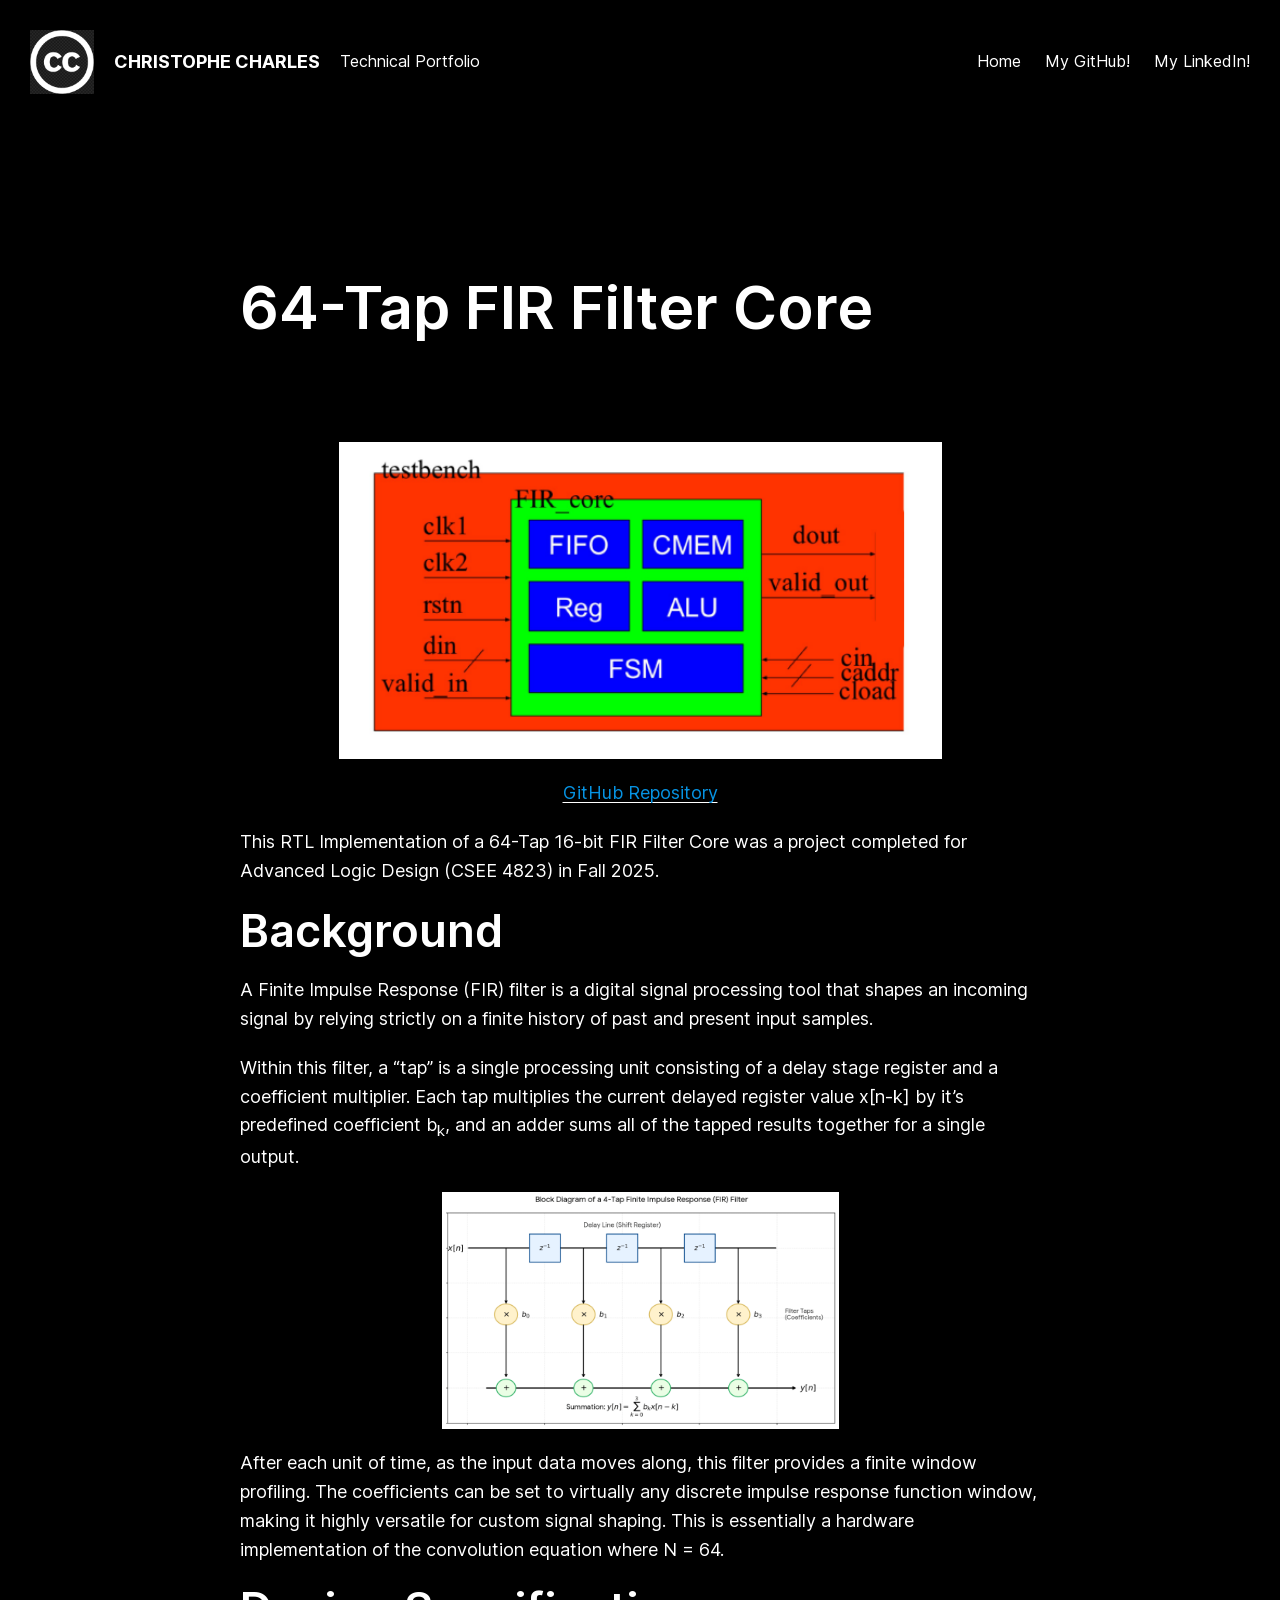
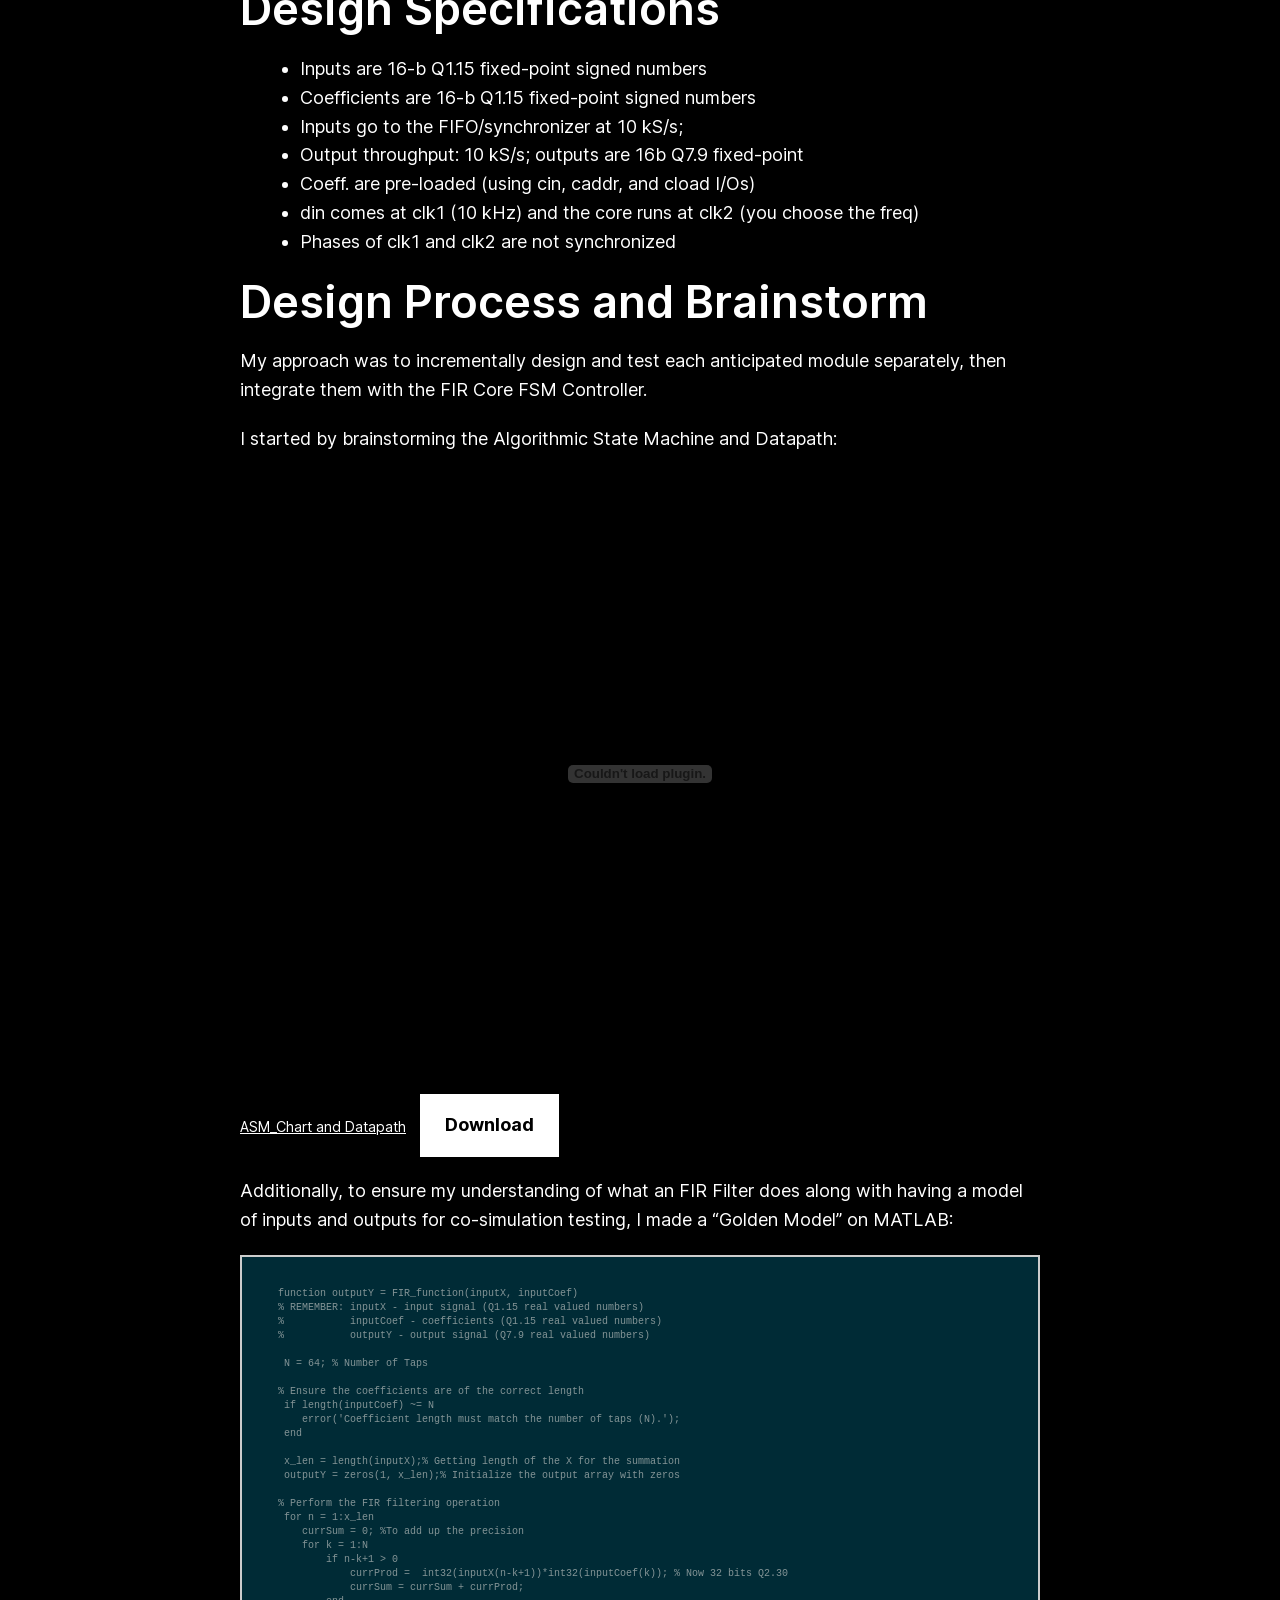
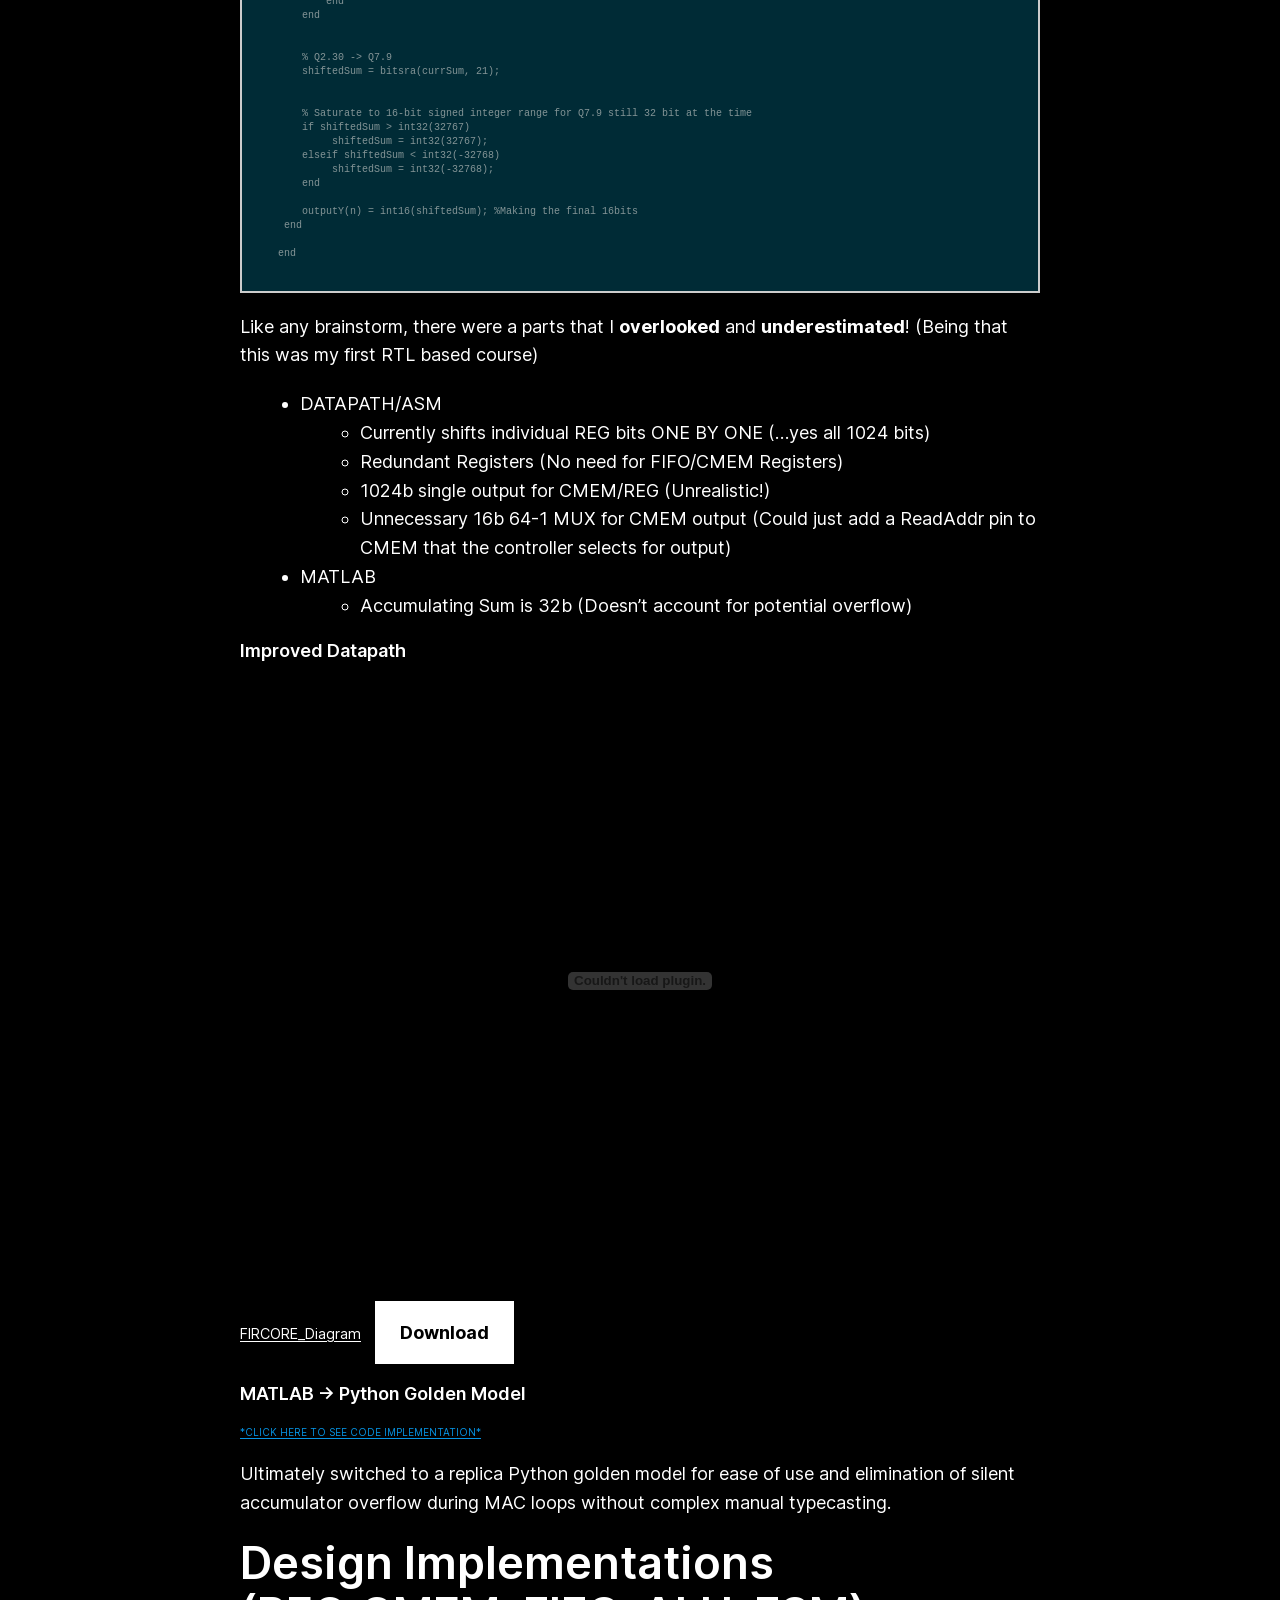
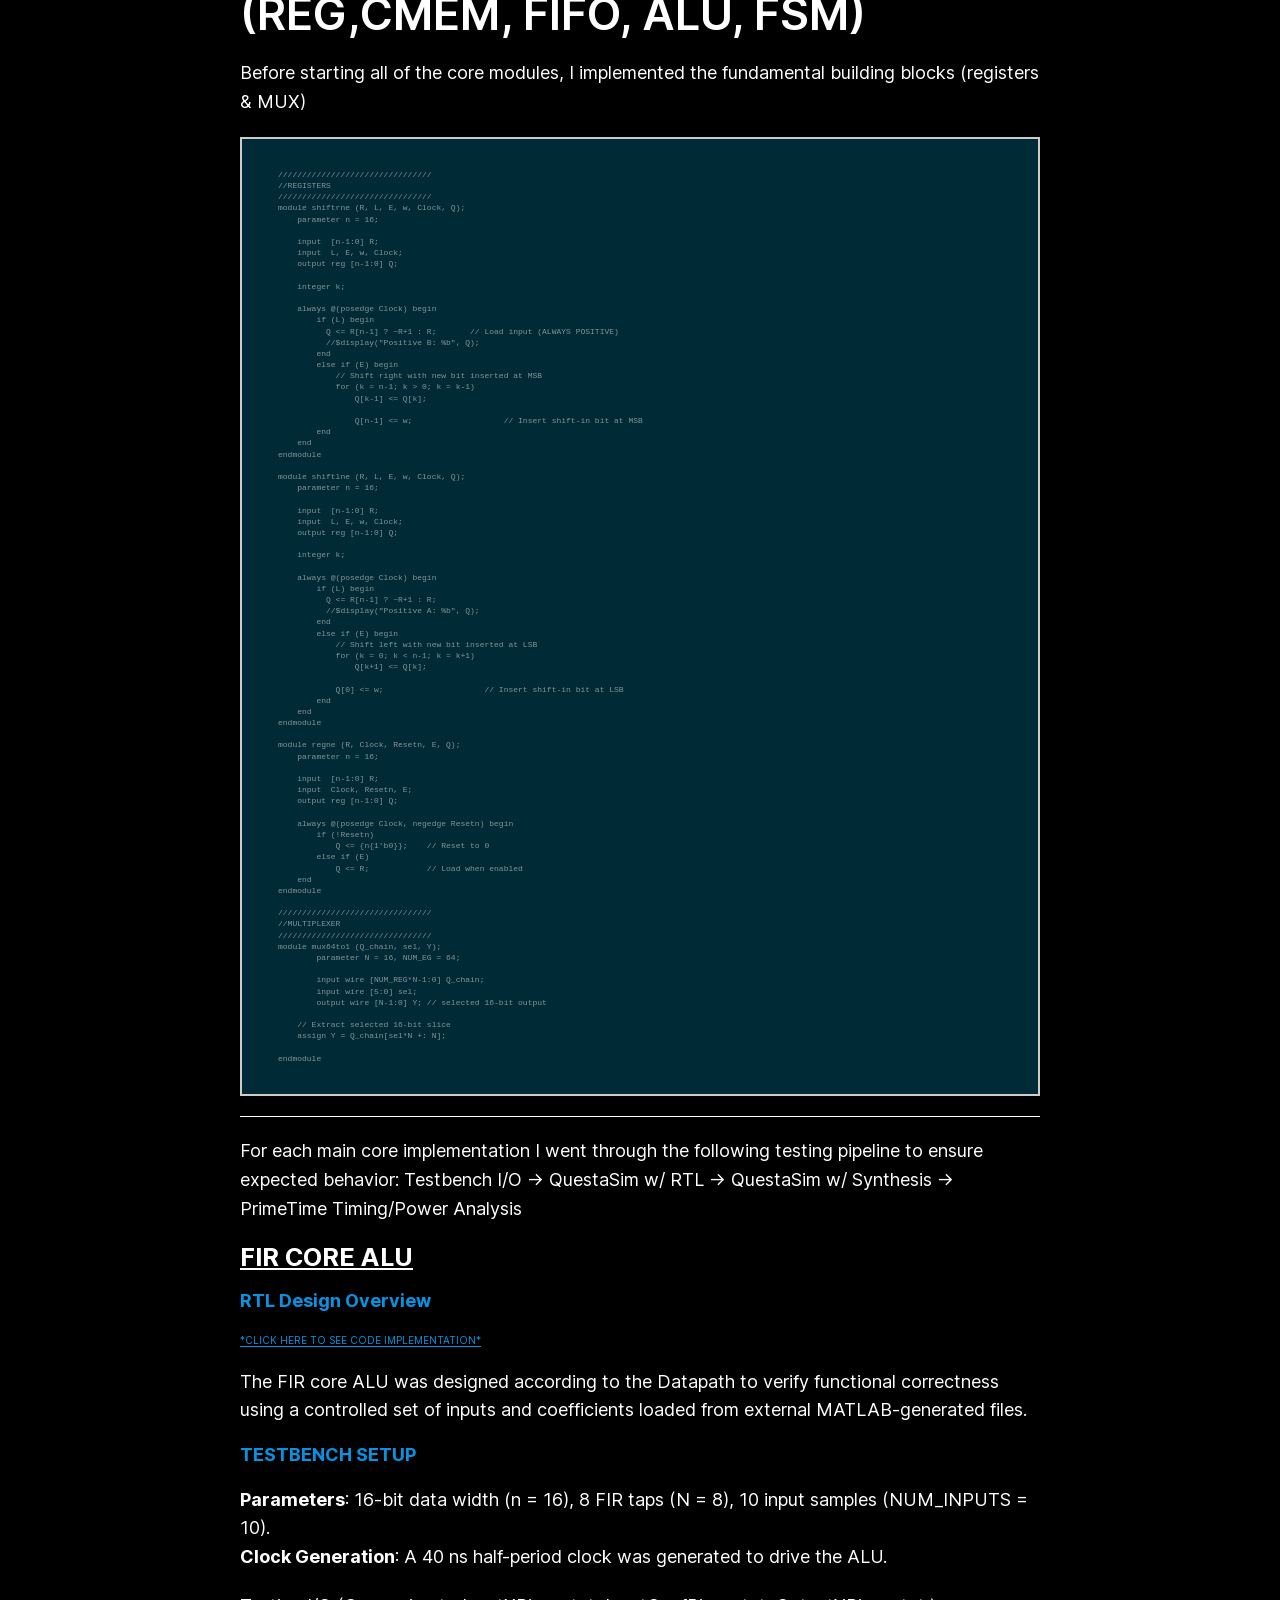
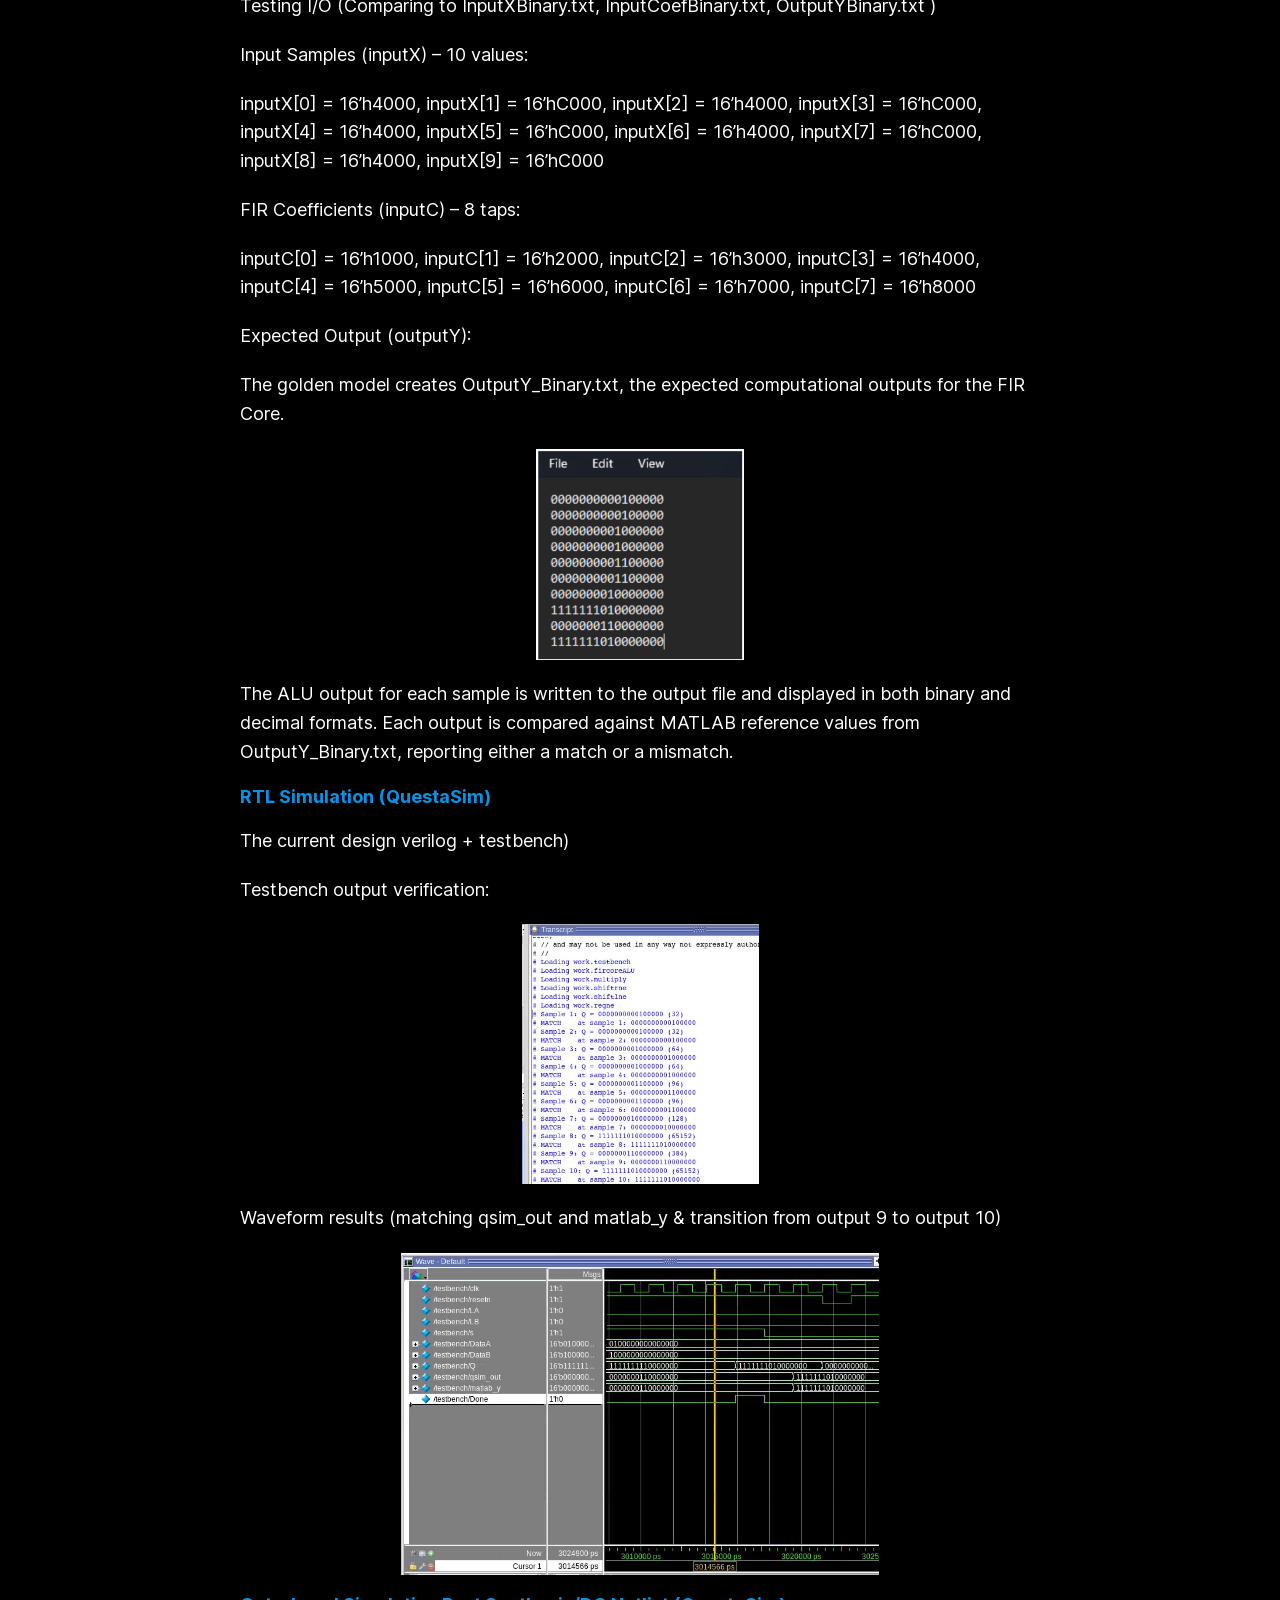
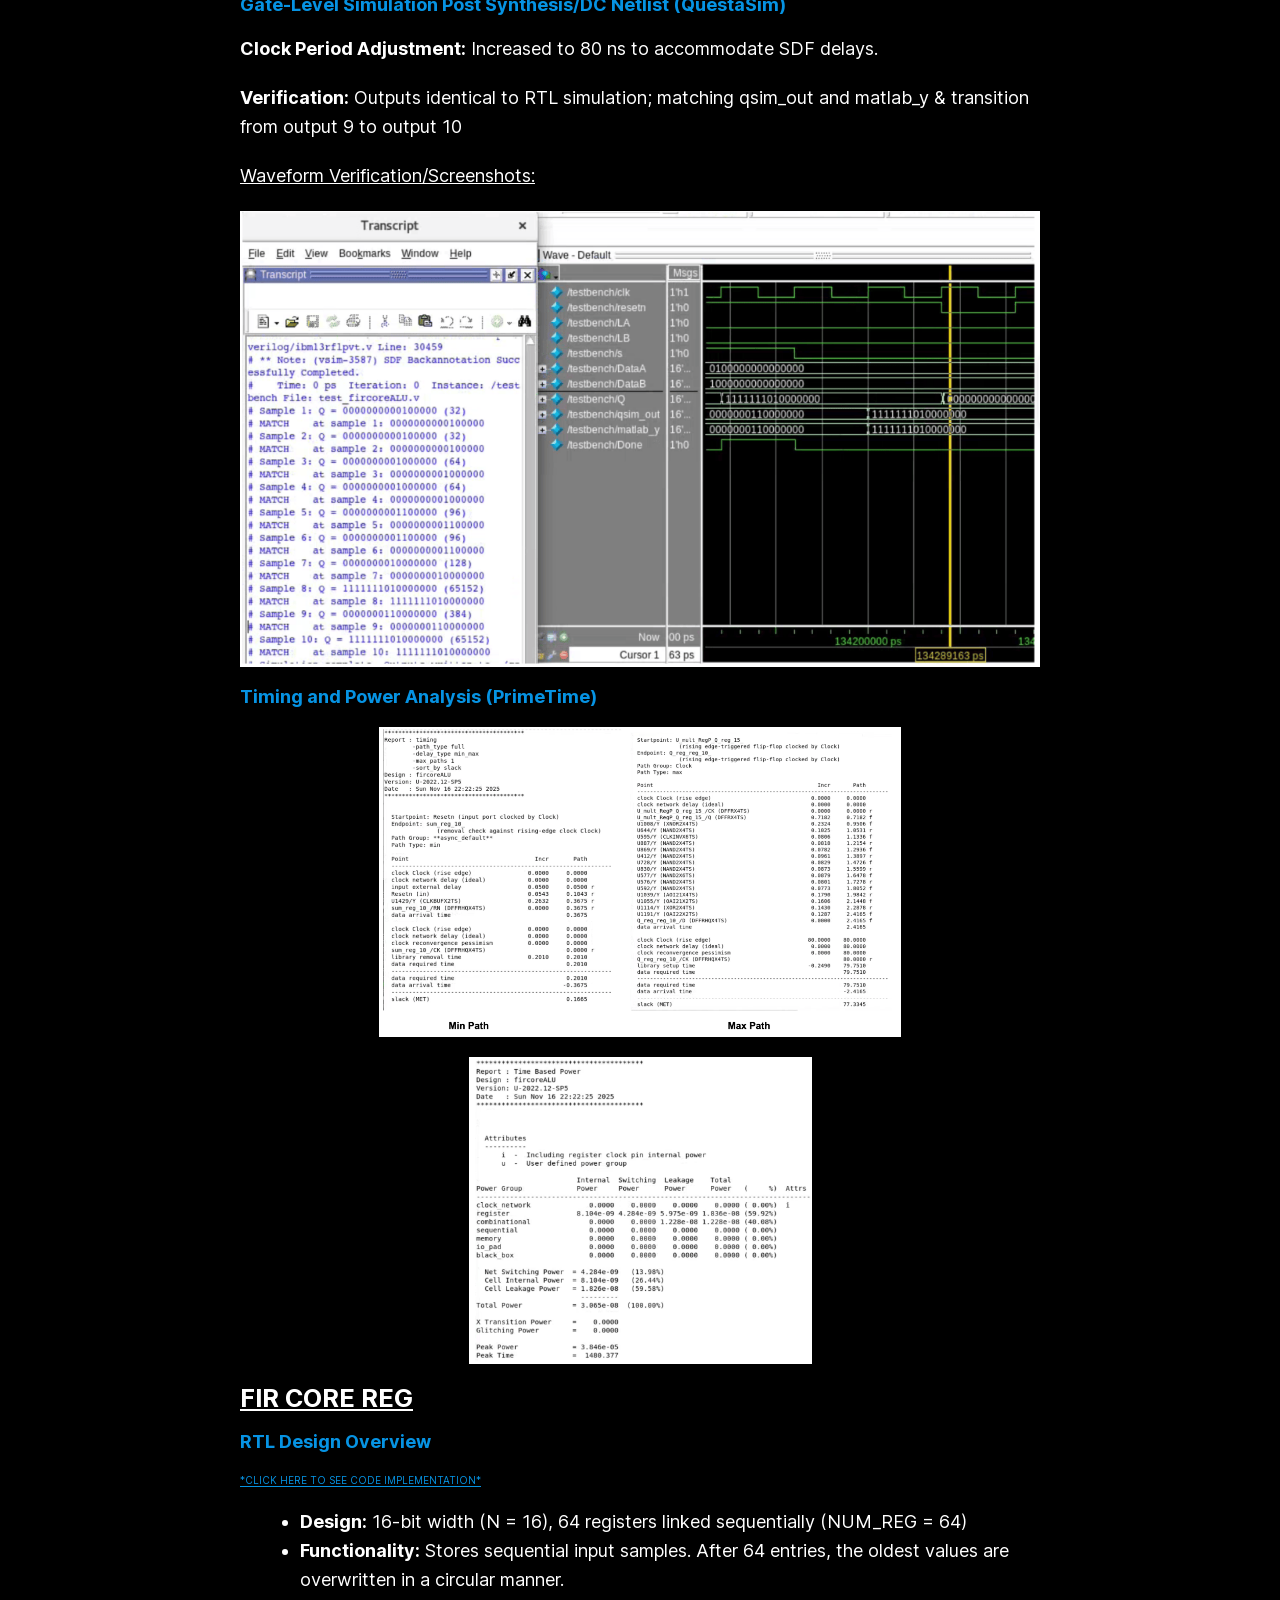
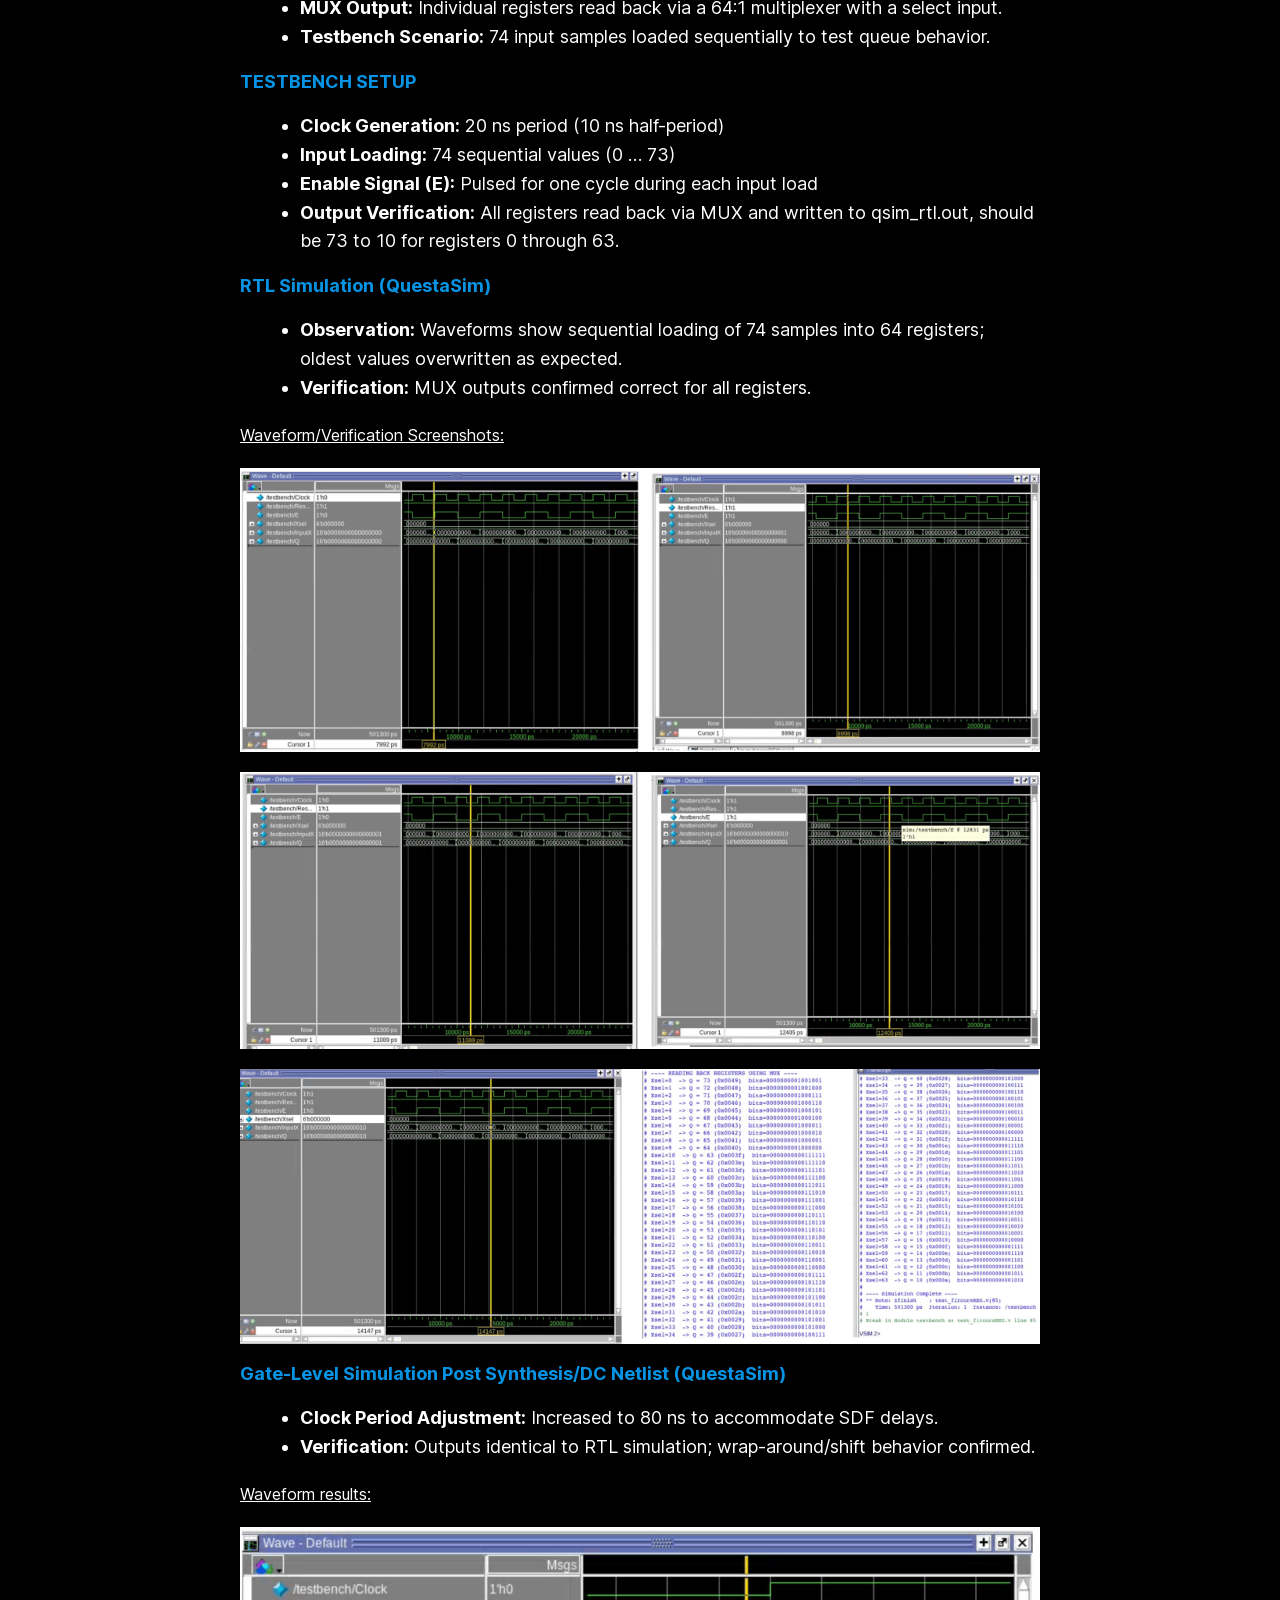
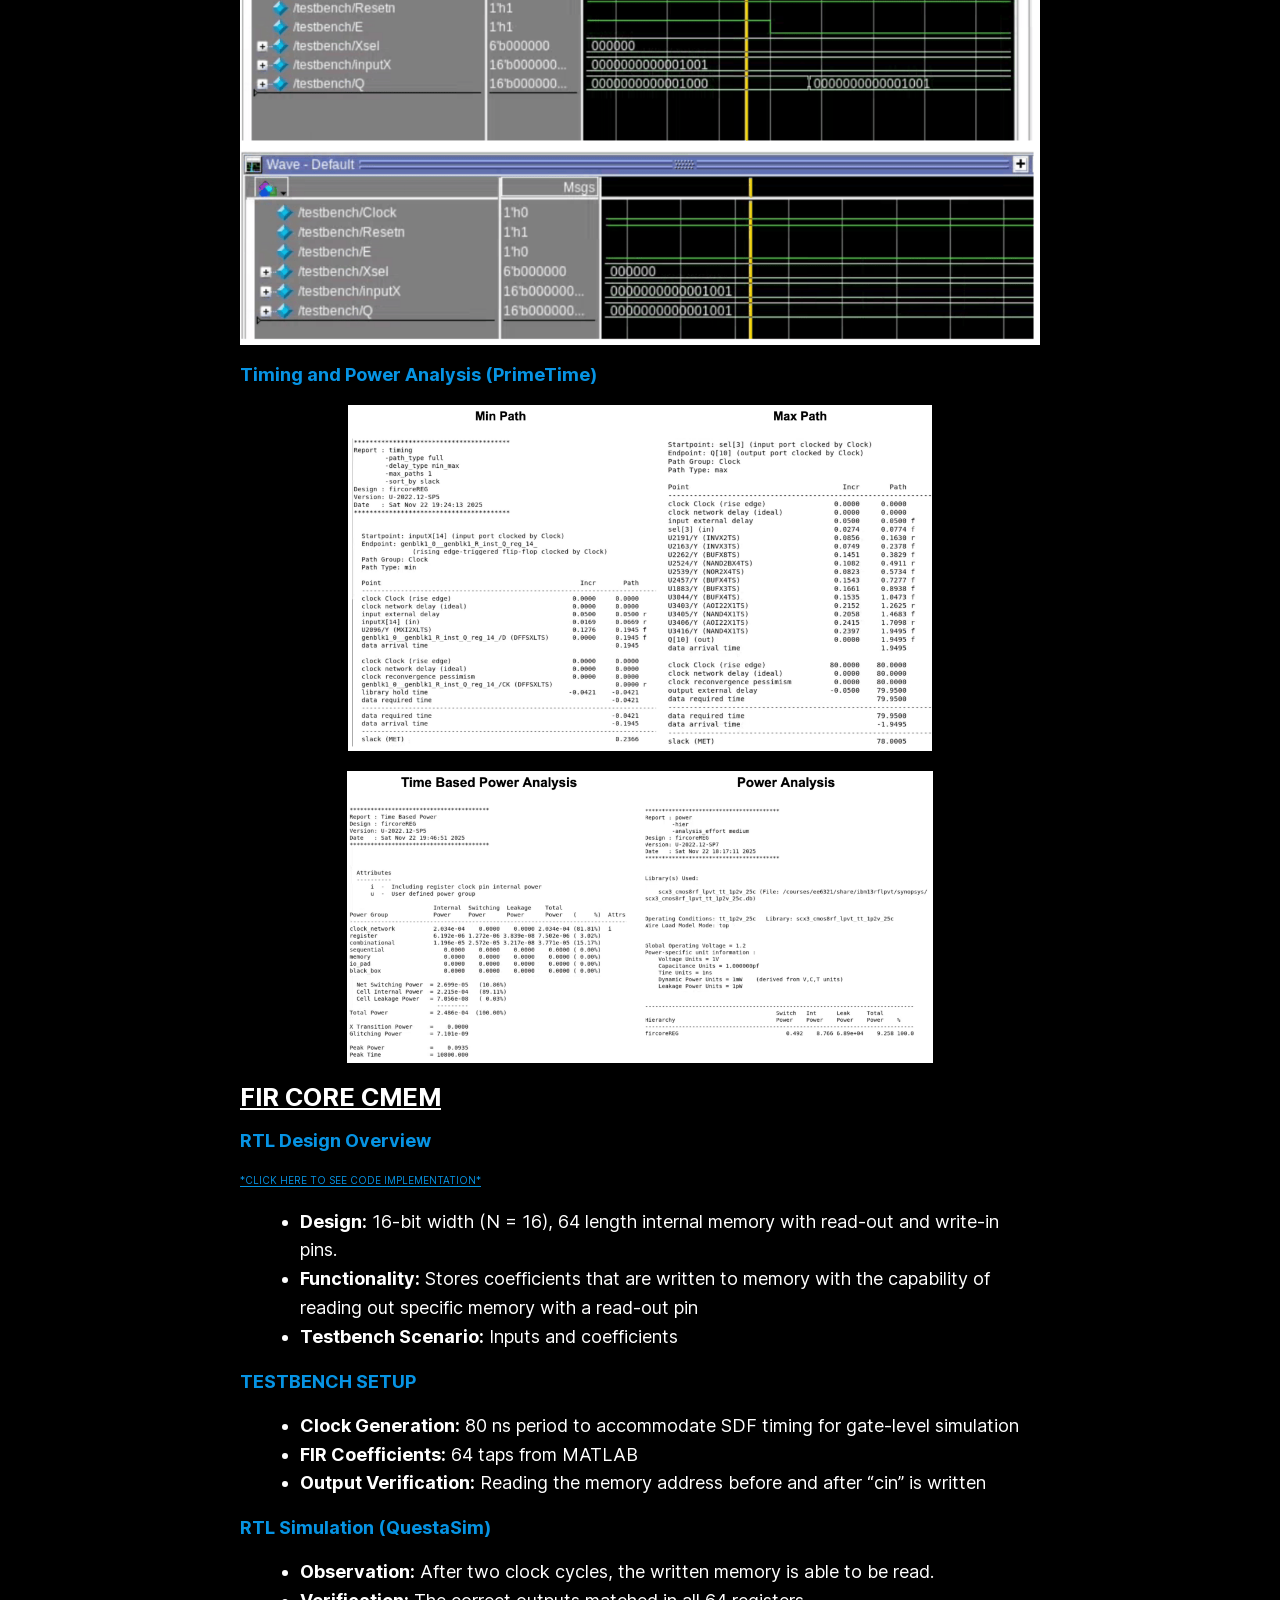
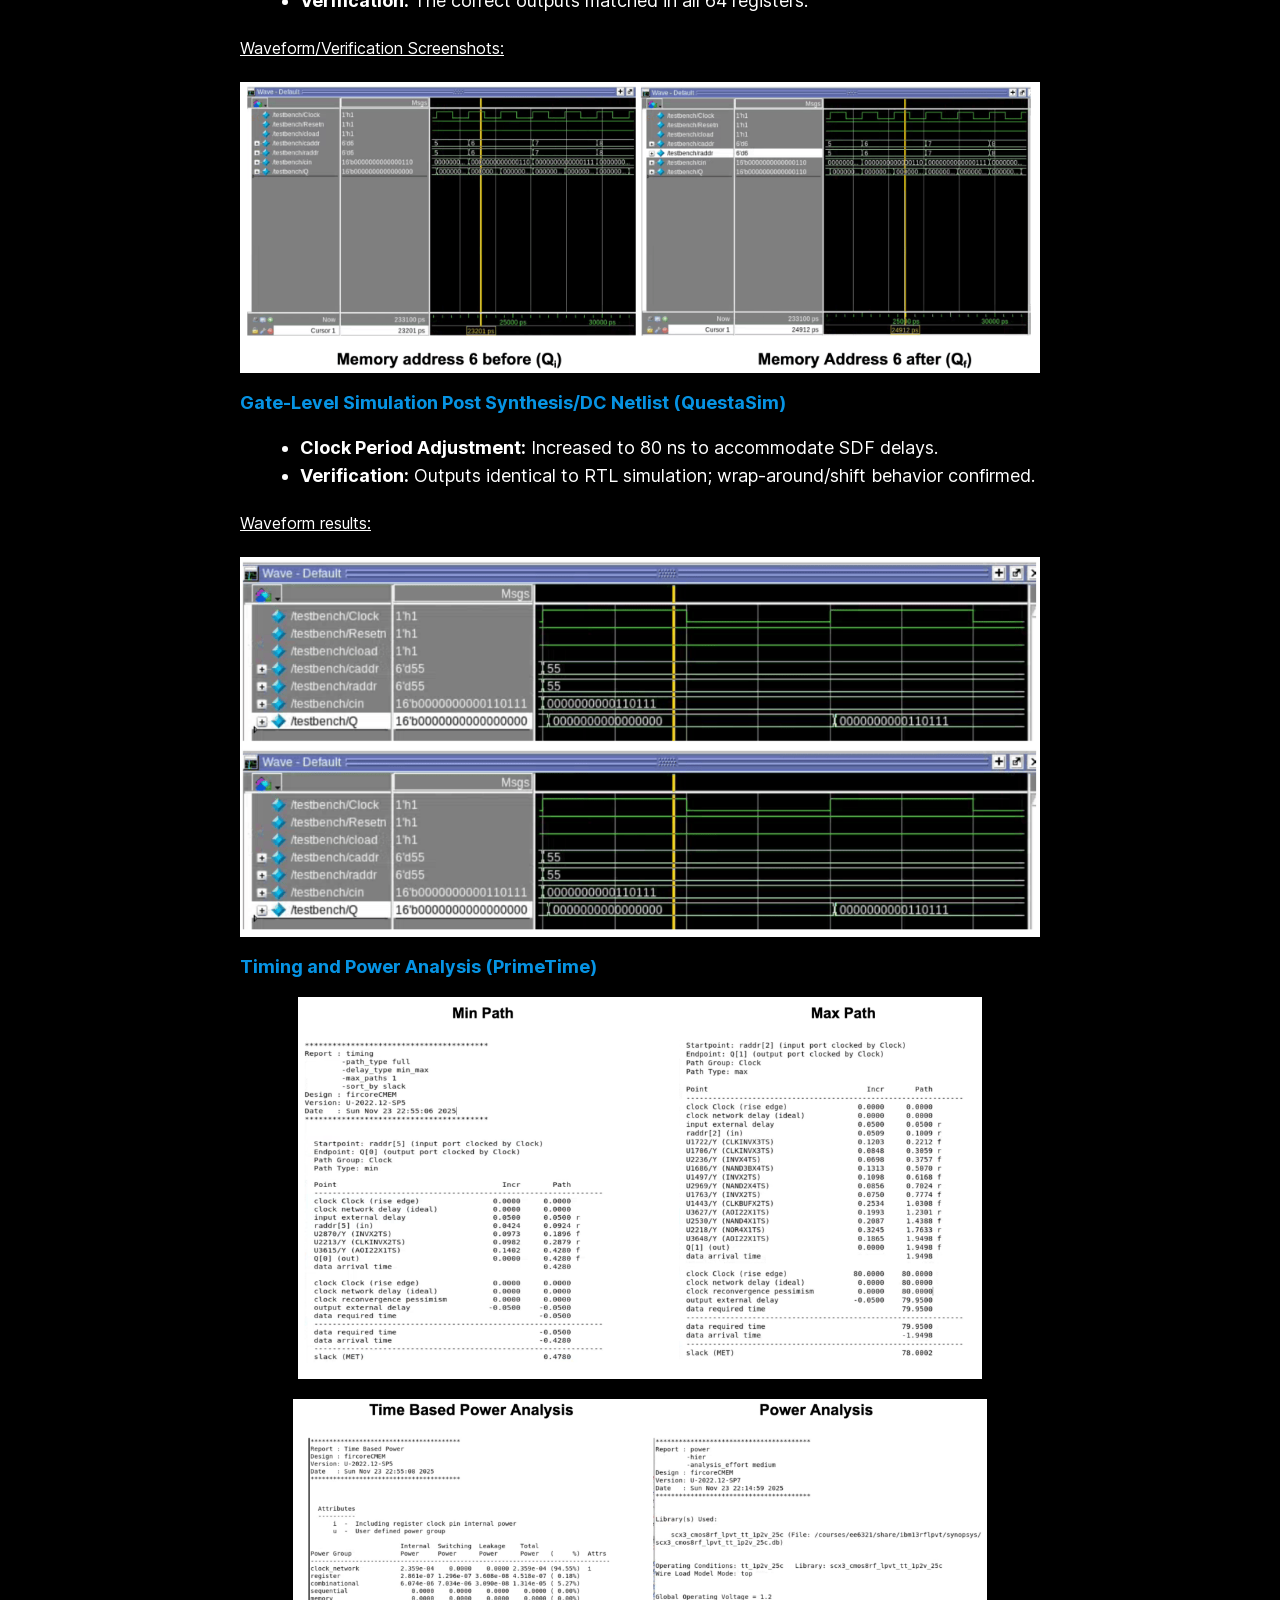
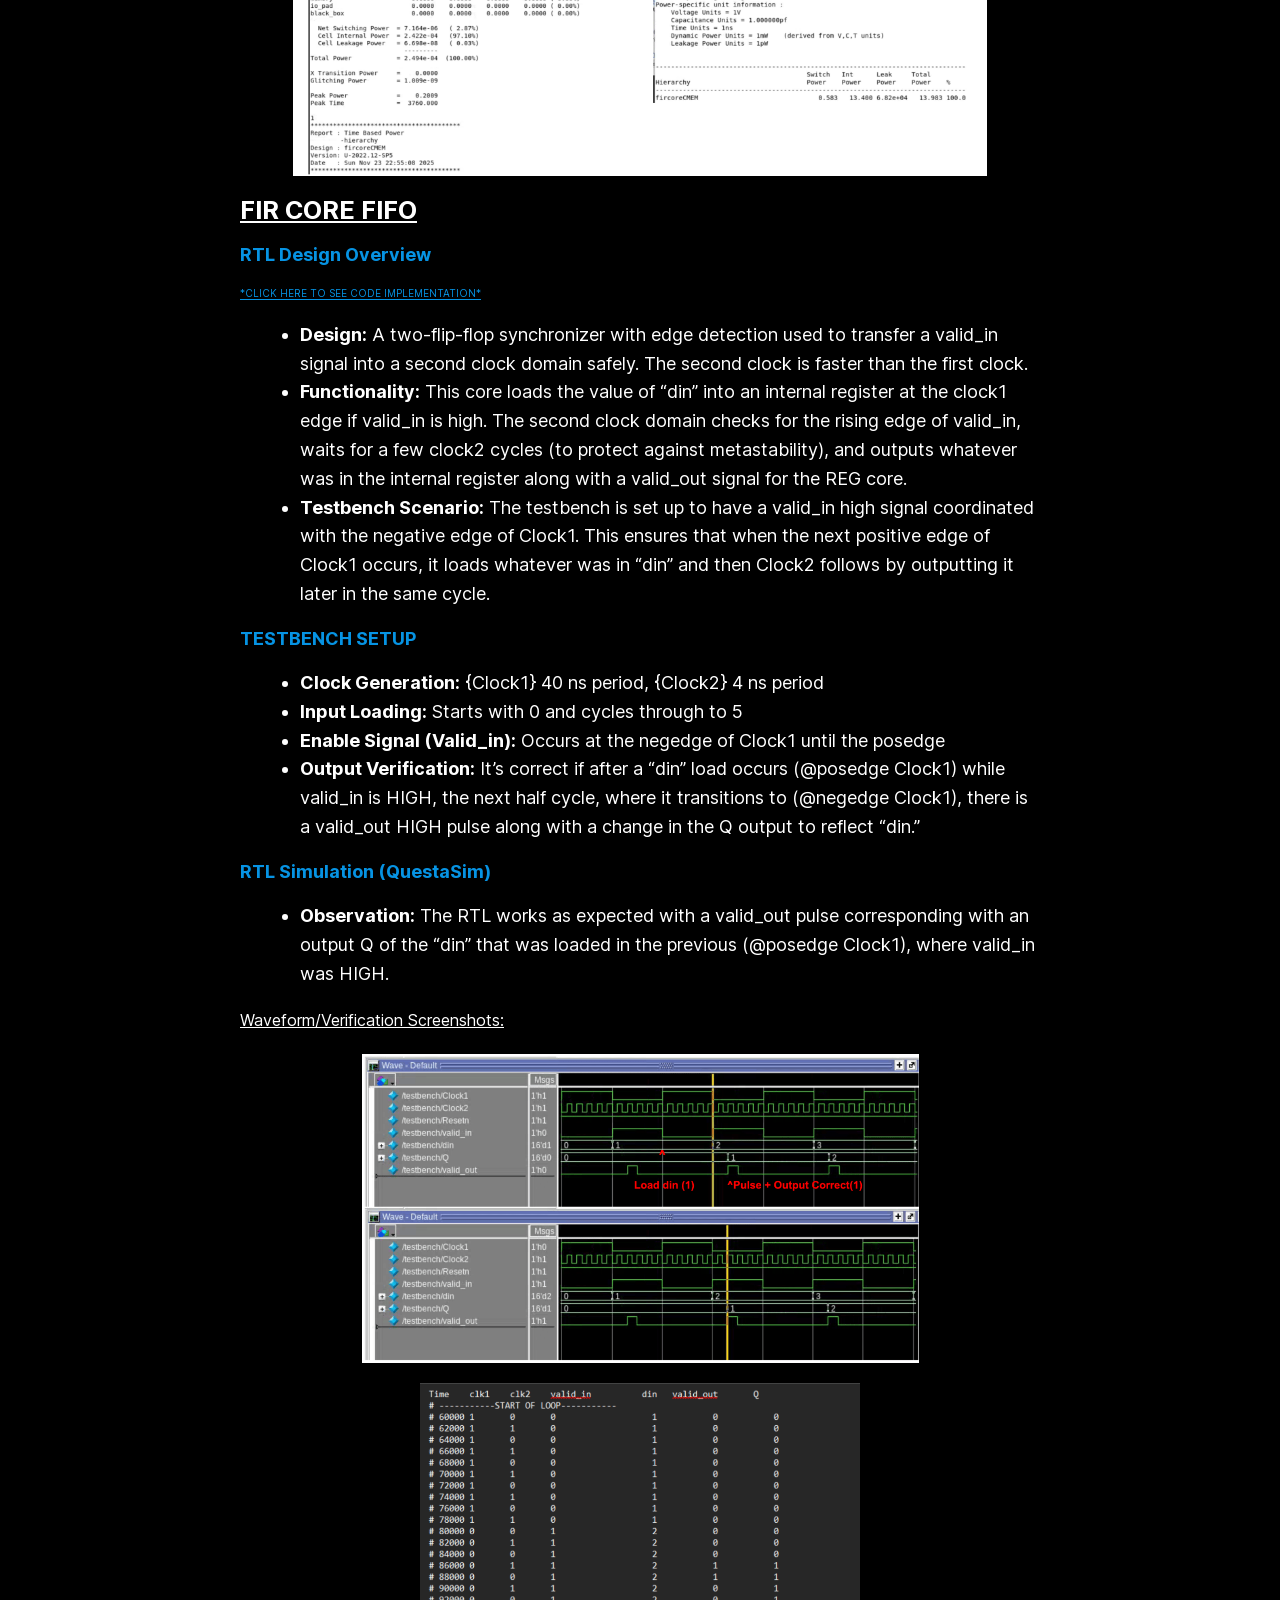
==== commit fb71fc4a: "Date updates" ====
--- a/64-tap-fir-filter-core/index.html
+++ b/64-tap-fir-filter-core/index.html
@@ -196,7 +196,6 @@
 		<h2 class="wp-block-post-title">64-Tap FIR Filter Core</h2>
 		
 		<div class="wp-block-group post-meta is-layout-flex wp-block-group-is-layout-flex" style="padding-top:var(--wp--style--block-gap,1em);padding-bottom:var(--wp--style--block-gap,1em)">
-			<div style="font-size:var(--wp--custom--font-sizes--x-small)" class="wp-block-post-date"><a href="index.html"><time datetime="2026-09-21T11:33:13-07:00">September 21, 2026</time></a></div>
 			
 		</div>
 		
